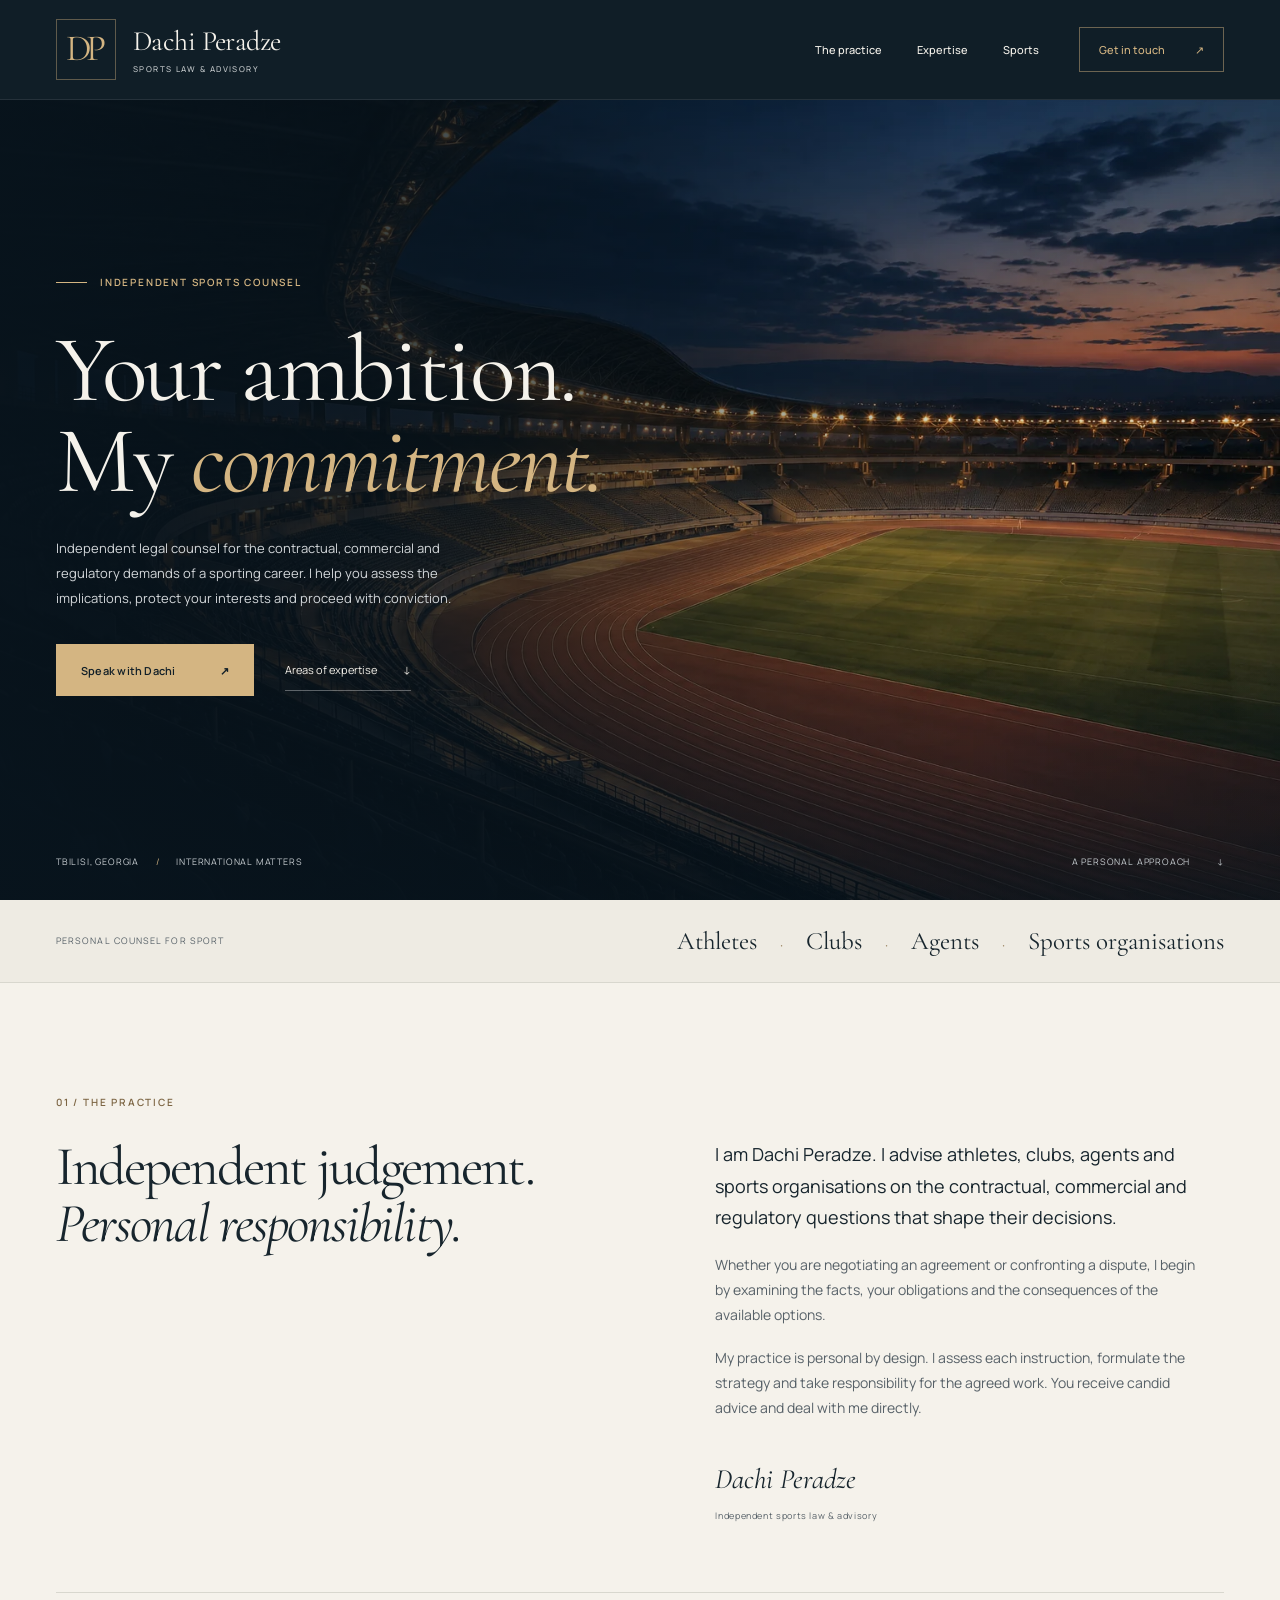
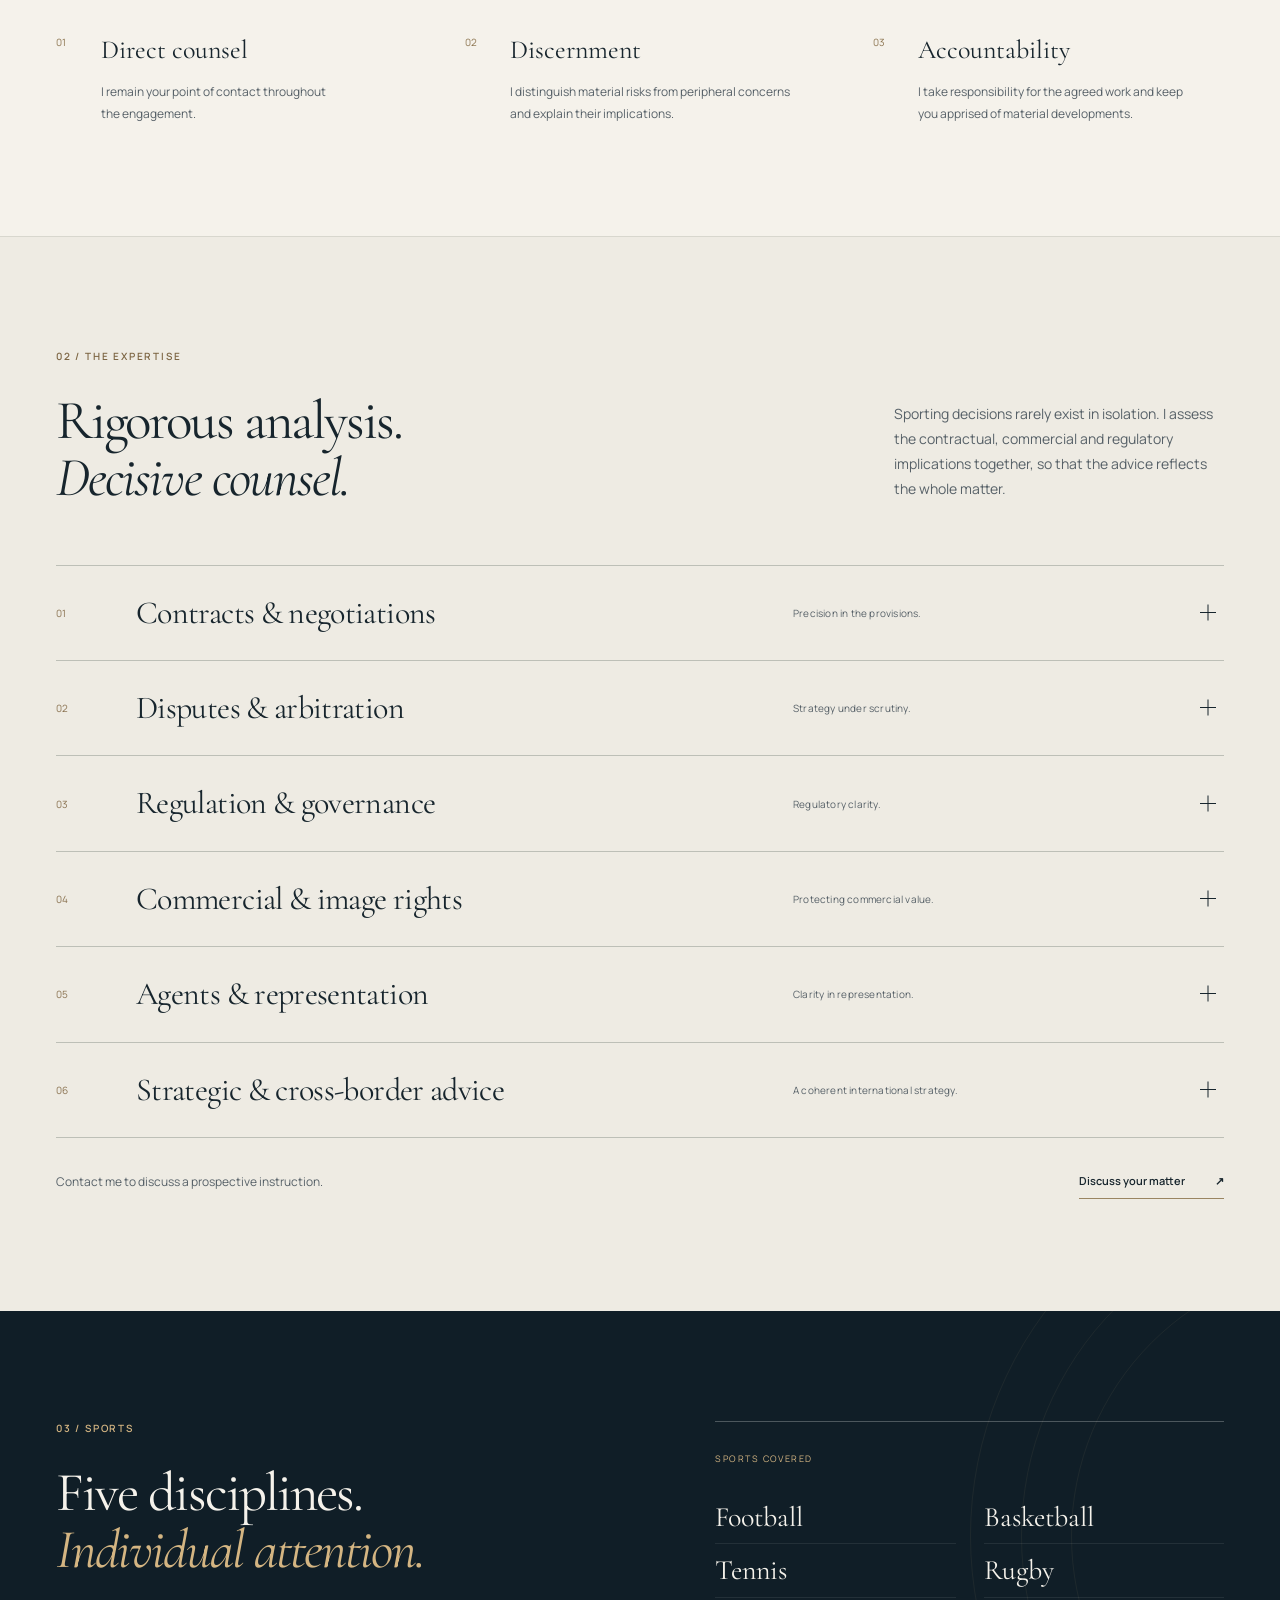
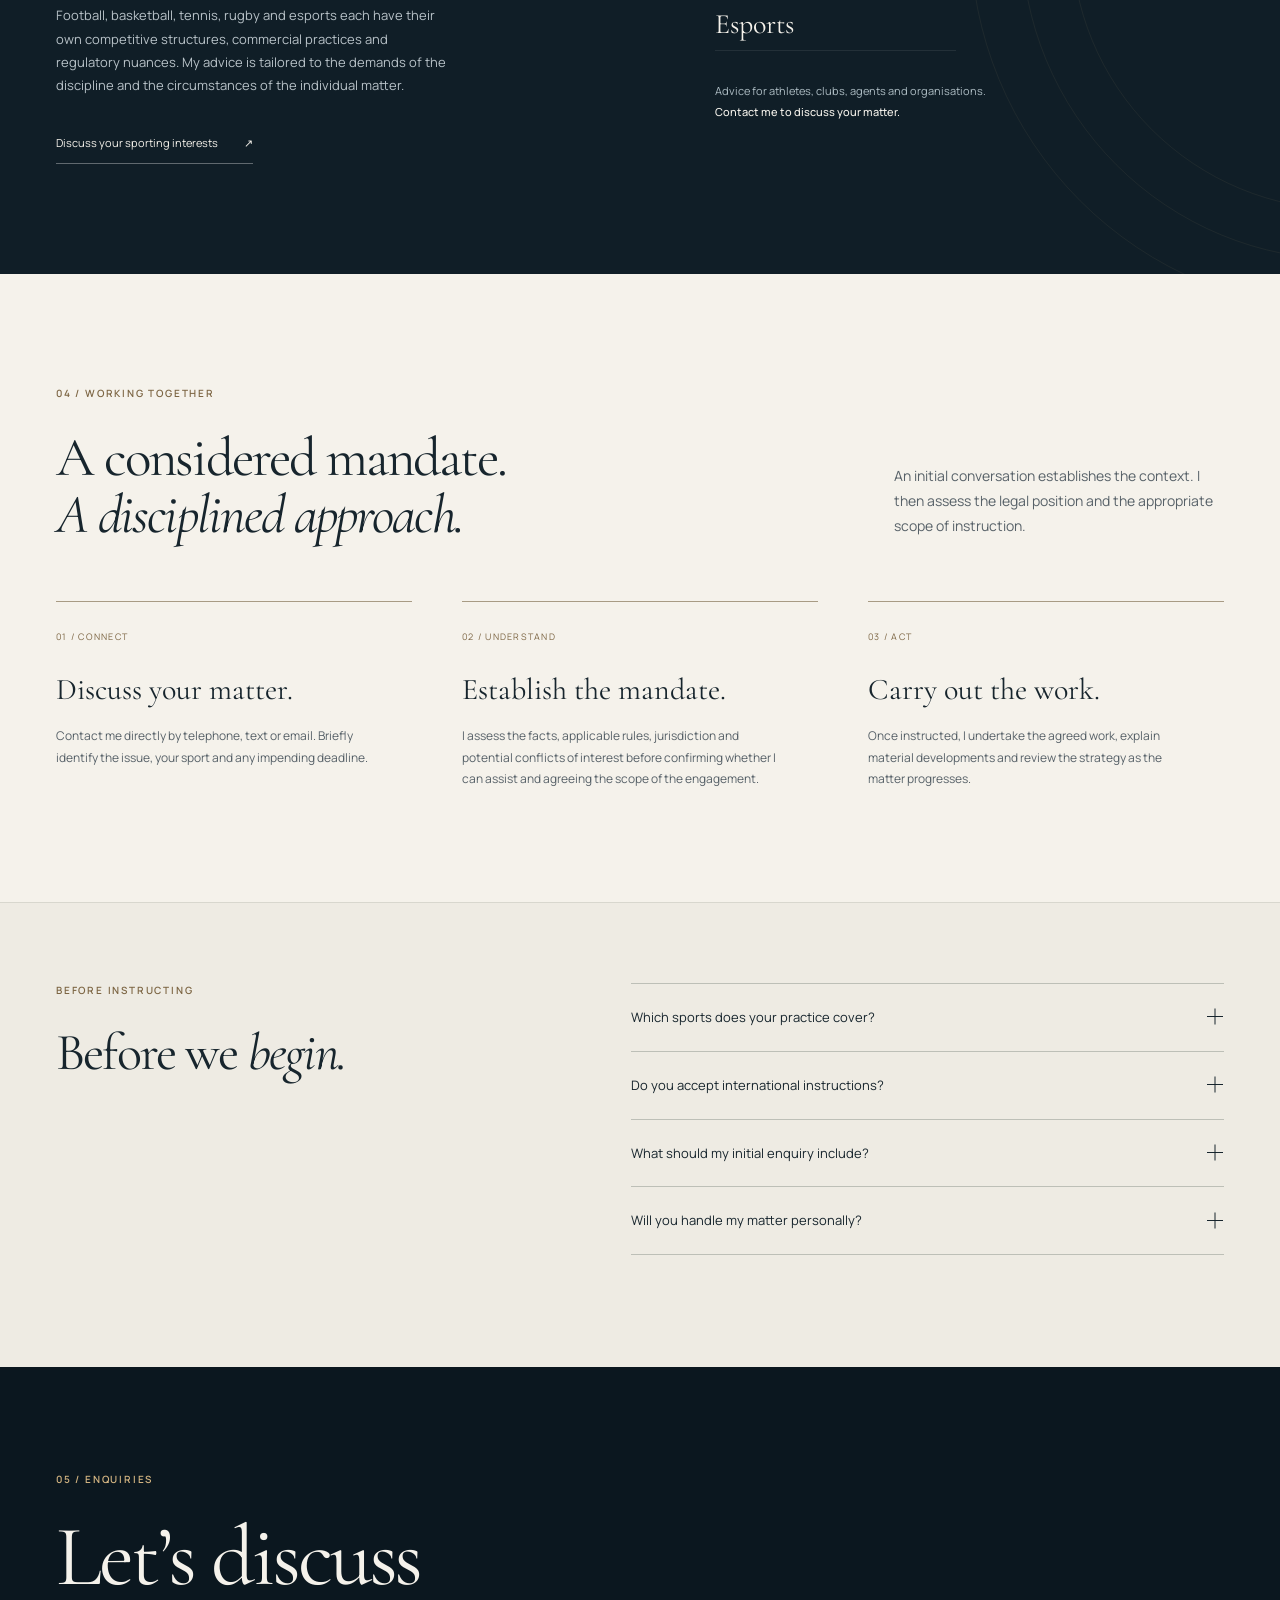
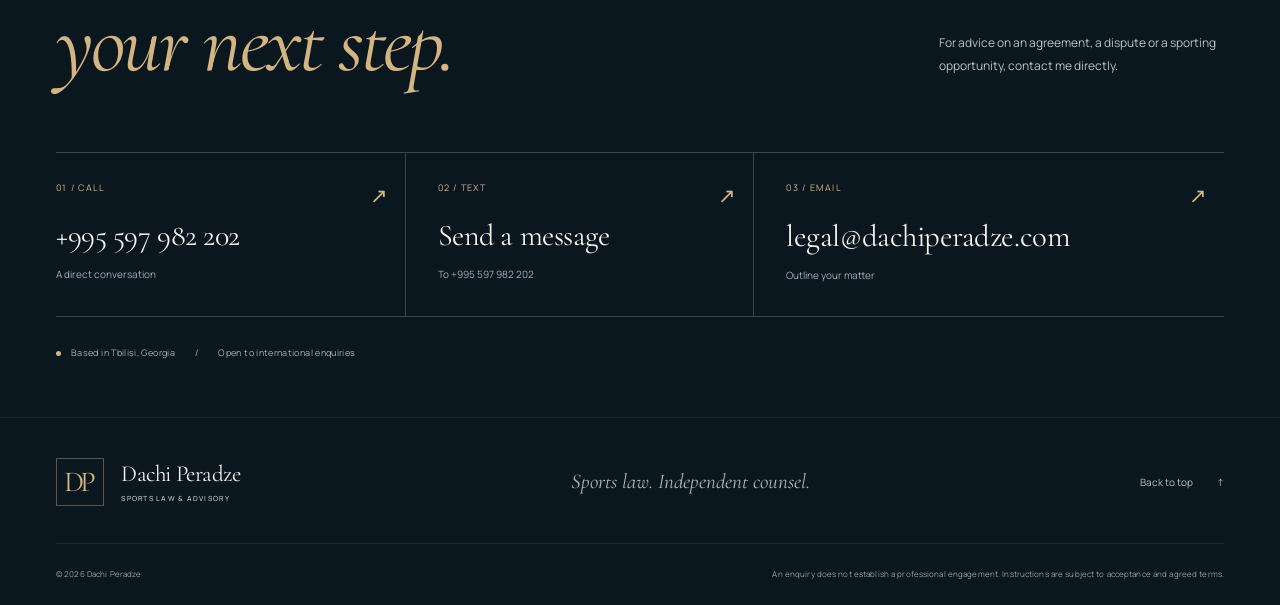
==== index.html @ 3e4f8c69 "Refine editorial copy and clean publication notes" ====
<!doctype html>
<html lang="en">
<head>
  <meta charset="utf-8">
  <meta name="viewport" content="width=device-width, initial-scale=1">
  <meta name="theme-color" content="#101e27">
  <title>Dachi Peradze | Sports Law &amp; Advisory</title>
  <meta name="description" content="Dachi Peradze provides independent legal counsel for football, basketball, tennis, rugby and esports. Contracts, disputes and regulatory advice. Contact him directly.">
  <link rel="canonical" href="https://dachiperadze.com/">
  <meta property="og:type" content="website">
  <meta property="og:title" content="Dachi Peradze | Sports Law &amp; Advisory">
  <meta property="og:description" content="Independent legal counsel for football, basketball, tennis, rugby and esports. Rigorous analysis and personal attention from Dachi Peradze.">
  <meta property="og:url" content="https://dachiperadze.com/">
  <meta property="og:image" content="https://dachiperadze.com/assets/stadium.jpg">
  <meta property="og:image:alt" content="An illuminated athletics stadium at blue hour">
  <meta name="twitter:card" content="summary_large_image">
  <link rel="icon" type="image/svg+xml" href="assets/favicon.svg">
  <link rel="preload" as="image" href="assets/stadium.webp" type="image/webp">
  <link rel="preconnect" href="https://fonts.googleapis.com">
  <link rel="preconnect" href="https://fonts.gstatic.com" crossorigin>
  <link href="https://fonts.googleapis.com/css2?family=Cormorant+Garamond:ital,wght@0,400;0,500;0,600;1,400;1,500&family=Manrope:wght@400;500;600;700&display=swap" rel="stylesheet">
  <link rel="stylesheet" href="legal-services.css?v=20261011">
  <script type="application/ld+json">
  {"@context":"https://schema.org","@type":"Person","name":"Dachi Peradze","url":"https://dachiperadze.com/","email":"legal@dachiperadze.com","telephone":"+995597982202","address":{"@type":"PostalAddress","addressLocality":"Tbilisi","addressCountry":"GE"}}
  </script>
</head>
<body>
  <a class="skip-link" href="#main">Skip to content</a>
  <header class="site-header">
    <div class="container header-inner">
      <a class="brand" href="#home" aria-label="Dachi Peradze home">
        <span class="monogram" aria-hidden="true">DP</span>
        <span class="wordmark">Dachi Peradze<span>Sports law &amp; advisory</span></span>
      </a>
      <button class="menu-toggle" type="button" aria-expanded="false" aria-controls="primary-nav"><span class="menu-label">Menu</span><span class="menu-lines" aria-hidden="true"></span></button>
      <nav id="primary-nav" class="primary-nav" aria-label="Main navigation">
        <a href="#practice">The practice</a>
        <a href="#expertise">Expertise</a>
        <a href="#sports">Sports</a>
        <a class="nav-contact" href="#contact">Get in touch <span aria-hidden="true">↗</span></a>
      </nav>
    </div>
  </header>
  <main id="main">
    <section class="hero" id="home" aria-labelledby="hero-title">
      <picture class="hero-image"><source srcset="assets/stadium.webp" type="image/webp"><img src="assets/stadium.jpg" alt="" width="1536" height="1024" fetchpriority="high"></picture>
      <div class="hero-shade"></div>
      <div class="container hero-inner">
        <div class="hero-copy">
          <p class="eyebrow"><span class="gold-line"></span> Independent sports counsel</p>
          <h1 id="hero-title">Your ambition.<br>My <em>commitment.</em></h1>
          <p class="hero-description">Independent legal counsel for the contractual, commercial and regulatory demands of a sporting career. I help you assess the implications, protect your interests and proceed with conviction.</p>
          <div class="hero-actions"><a class="button button-gold" href="#contact">Speak with Dachi <span aria-hidden="true">↗</span></a><a class="text-link" href="#expertise">Areas of expertise <span aria-hidden="true">↓</span></a></div>
        </div>
        <div class="hero-bottom"><span>Tbilisi, Georgia <span class="divider">/</span> International matters</span><a href="#practice">A personal approach <span aria-hidden="true">↓</span></a></div>
      </div>
    </section>
    <div class="audience-band"><div class="container"><span>Personal counsel for sport</span><p>Athletes <i aria-hidden="true">·</i> Clubs <i aria-hidden="true">·</i> Agents <i aria-hidden="true">·</i> Sports organisations</p></div></div>

    <section class="section practice-section" id="practice" aria-labelledby="practice-title">
      <div class="container practice-grid">
        <div><p class="eyebrow dark-eyebrow">01 / The practice</p><h2 id="practice-title">Independent judgement.<br><em>Personal responsibility.</em></h2></div>
        <div class="practice-copy"><p class="lead">I am Dachi Peradze. I advise athletes, clubs, agents and sports organisations on the contractual, commercial and regulatory questions that shape their decisions.</p><p>Whether you are negotiating an agreement or confronting a dispute, I begin by examining the facts, your obligations and the consequences of the available options.</p><p>My practice is personal by design. I assess each instruction, formulate the strategy and take responsibility for the agreed work. You receive candid advice and deal with me directly.</p><div class="signature">Dachi Peradze<span>Independent sports law &amp; advisory</span></div></div>
      </div>
      <div class="container principles"><div><span>01</span><h3>Direct counsel</h3><p>I remain your point of contact throughout the engagement.</p></div><div><span>02</span><h3>Discernment</h3><p>I distinguish material risks from peripheral concerns and explain their implications.</p></div><div><span>03</span><h3>Accountability</h3><p>I take responsibility for the agreed work and keep you apprised of material developments.</p></div></div>
    </section>

    <section class="section expertise-section" id="expertise" aria-labelledby="expertise-title">
      <div class="container">
        <div class="section-heading"><div><p class="eyebrow dark-eyebrow">02 / The expertise</p><h2 id="expertise-title">Rigorous analysis.<br><em>Decisive counsel.</em></h2></div><p>Sporting decisions rarely exist in isolation. I assess the contractual, commercial and regulatory implications together, so that the advice reflects the whole matter.</p></div>
        <div class="expertise-list">
          <details class="expertise-item"><summary><span class="item-number">01</span><span class="item-title">Contracts &amp; negotiations</span><span class="item-meta">Precision in the provisions.</span><span class="expand-icon" aria-hidden="true"></span></summary><div class="expertise-content"><p>I review, draft and negotiate athlete, employment and representation agreements, scrutinising obligations, remedies and the allocation of risk. The objective is a contract that reflects your priorities and anticipates the consequences of disagreement.</p><ul><li>Athlete &amp; employment agreements</li><li>Representation &amp; agency agreements</li><li>Transfers, loans &amp; termination terms</li></ul><a class="inline-link" href="mailto:legal@dachiperadze.com?subject=Contract%20enquiry">Discuss your agreement <span aria-hidden="true">↗</span></a></div></details>
          <details class="expertise-item"><summary><span class="item-number">02</span><span class="item-title">Disputes &amp; arbitration</span><span class="item-meta">Strategy under scrutiny.</span><span class="expand-icon" aria-hidden="true"></span></summary><div class="expertise-content"><p>I assess contractual disputes, unpaid remuneration and termination issues, and advise on qualifying FIFA and Court of Arbitration for Sport (CAS) proceedings. Jurisdiction, admissibility, evidence and procedural deadlines inform the strategy from the outset.</p><ul><li>Contractual &amp; employment disputes</li><li>CAS appeals &amp; arbitration</li><li>FIFA Football Tribunal matters</li></ul><a class="inline-link" href="mailto:legal@dachiperadze.com?subject=Dispute%20enquiry">Discuss your dispute <span aria-hidden="true">↗</span></a></div></details>
          <details class="expertise-item"><summary><span class="item-number">03</span><span class="item-title">Regulation &amp; governance</span><span class="item-meta">Regulatory clarity.</span><span class="expand-icon" aria-hidden="true"></span></summary><div class="expertise-content"><p>I interpret the regulations and procedural requirements governing participation and representation in sport. Each assessment takes account of the relevant federation, jurisdiction and circumstances, with particular attention to eligibility, disciplinary exposure and compliance obligations.</p><ul><li>Federation rules &amp; regulatory processes</li><li>Eligibility &amp; disciplinary matters</li><li>Agent obligations &amp; compliance</li></ul><a class="inline-link" href="mailto:legal@dachiperadze.com?subject=Regulatory%20enquiry">Discuss a regulatory matter <span aria-hidden="true">↗</span></a></div></details>
          <details class="expertise-item"><summary><span class="item-number">04</span><span class="item-title">Commercial &amp; image rights</span><span class="item-meta">Protecting commercial value.</span><span class="expand-icon" aria-hidden="true"></span></summary><div class="expertise-content"><p>I advise on sponsorship, endorsement and image-rights arrangements, examining exclusivity, permitted use, duration and termination. Carefully delineated rights and obligations help preserve the commercial value of a sporting career.</p><ul><li>Sponsorship &amp; endorsement agreements</li><li>Image-use &amp; licensing terms</li><li>Commercial partnership negotiations</li></ul><a class="inline-link" href="mailto:legal@dachiperadze.com?subject=Commercial%20enquiry">Discuss an opportunity <span aria-hidden="true">↗</span></a></div></details>
          <details class="expertise-item"><summary><span class="item-number">05</span><span class="item-title">Agents &amp; representation</span><span class="item-meta">Clarity in representation.</span><span class="expand-icon" aria-hidden="true"></span></summary><div class="expertise-content"><p>I advise athletes, agents and agencies on the contractual and regulatory foundations of representation. Clear mandates, appropriate disclosures and an explicit allocation of responsibilities help prevent avoidable conflicts and disputes.</p><ul><li>Representation agreement review &amp; drafting</li><li>Conflicts, obligations &amp; disclosures</li><li>Sport-specific regulatory advice</li></ul><a class="inline-link" href="mailto:legal@dachiperadze.com?subject=Representation%20enquiry">Discuss representation <span aria-hidden="true">↗</span></a></div></details>
          <details class="expertise-item"><summary><span class="item-number">06</span><span class="item-title">Strategic &amp; cross-border advice</span><span class="item-meta">A coherent international strategy.</span><span class="expand-icon" aria-hidden="true"></span></summary><div class="expertise-content"><p>I examine the legal implications of sporting decisions that span jurisdictions or involve interdependent contractual, regulatory and commercial issues. Where necessary, I coordinate with local counsel to establish a coherent approach to the matter.</p><ul><li>Career &amp; contractual decision-making</li><li>International sporting matters</li><li>Jurisdiction &amp; counsel coordination</li></ul><a class="inline-link" href="mailto:legal@dachiperadze.com?subject=Strategic%20enquiry">Discuss an international matter <span aria-hidden="true">↗</span></a></div></details>
        </div>
        <div class="expertise-footer"><p>Contact me to discuss a prospective instruction.</p><a class="inline-link" href="#contact">Discuss your matter <span aria-hidden="true">↗</span></a></div>
      </div>
    </section>

    <section class="sports-section" id="sports" aria-labelledby="sports-title">
      <div class="arena-lines" aria-hidden="true"></div>
      <div class="container sports-grid"><div class="sports-copy"><p class="eyebrow">03 / Sports</p><h2 id="sports-title">Five disciplines.<br><em>Individual attention.</em></h2><p>Football, basketball, tennis, rugby and esports each have their own competitive structures, commercial practices and regulatory nuances. My advice is tailored to the demands of the discipline and the circumstances of the individual matter.</p><a class="text-link" href="#contact">Discuss your sporting interests <span aria-hidden="true">↗</span></a></div><div class="sport-index" aria-label="Sports covered"><span class="index-label">Sports covered</span><ul><li>Football</li><li>Basketball</li><li>Tennis</li><li>Rugby</li><li>Esports</li></ul><p>Advice for athletes, clubs, agents and organisations.<br><strong>Contact me to discuss your matter.</strong></p></div></div>
    </section>

    <section class="section approach-section" id="approach" aria-labelledby="approach-title">
      <div class="container"><div class="section-heading"><div><p class="eyebrow dark-eyebrow">04 / Working together</p><h2 id="approach-title">A considered mandate.<br><em>A disciplined approach.</em></h2></div><p>An initial conversation establishes the context. I then assess the legal position and the appropriate scope of instruction.</p></div><ol class="process-list"><li><span class="process-number">01 / Connect</span><h3>Discuss your matter.</h3><p>Contact me directly by telephone, text or email. Briefly identify the issue, your sport and any impending deadline.</p></li><li><span class="process-number">02 / Understand</span><h3>Establish the mandate.</h3><p>I assess the facts, applicable rules, jurisdiction and potential conflicts of interest before confirming whether I can assist and agreeing the scope of the engagement.</p></li><li><span class="process-number">03 / Act</span><h3>Carry out the work.</h3><p>Once instructed, I undertake the agreed work, explain material developments and review the strategy as the matter progresses.</p></li></ol></div>
    </section>

    <section class="section faq-section" aria-labelledby="faq-title"><div class="container faq-grid"><div><p class="eyebrow dark-eyebrow">Before instructing</p><h2 id="faq-title">Before we <em>begin.</em></h2></div><div class="faq-list"><details><summary>Which sports does your practice cover?<span class="expand-icon" aria-hidden="true"></span></summary><p>I advise on matters arising in football, basketball, tennis, rugby and esports. Each instruction is assessed in light of the relevant sporting rules, jurisdiction and circumstances.</p></details><details><summary>Do you accept international instructions?<span class="expand-icon" aria-hidden="true"></span></summary><p>I am based in Tbilisi, Georgia, and welcome international enquiries. Before accepting an instruction, I consider jurisdiction, the appropriate forum and whether local counsel or another specialist is required.</p></details><details><summary>What should my initial enquiry include?<span class="expand-icon" aria-hidden="true"></span></summary><p>Please provide your name, sport, a concise account of the issue and any relevant deadline. Arrangements for sharing documents can be agreed following our initial discussion.</p></details><details><summary>Will you handle my matter personally?<span class="expand-icon" aria-hidden="true"></span></summary><p>Yes. I remain your direct point of contact throughout the engagement. Work begins once I have accepted the instruction and we have agreed the terms.</p></details></div></div></section>

    <section class="contact-section" id="contact" aria-labelledby="contact-title"><div class="container"><div class="contact-heading"><div><p class="eyebrow">05 / Enquiries</p><h2 id="contact-title">Let’s discuss<br><em>your next step.</em></h2></div><p>For advice on an agreement, a dispute or a sporting opportunity, contact me directly.</p></div><div class="contact-links"><a href="tel:+995597982202"><span class="contact-label">01 / Call</span><span class="contact-value">+995 597 982 202</span><span class="contact-hint">A direct conversation</span><span class="contact-arrow" aria-hidden="true">↗</span></a><a href="sms:+995597982202"><span class="contact-label">02 / Text</span><span class="contact-value">Send a message</span><span class="contact-hint">To +995 597 982 202</span><span class="contact-arrow" aria-hidden="true">↗</span></a><a href="mailto:legal@dachiperadze.com"><span class="contact-label">03 / Email</span><span class="contact-value email-value">legal@dachiperadze.com</span><span class="contact-hint">Outline your matter</span><span class="contact-arrow" aria-hidden="true">↗</span></a></div><div class="contact-location"><span class="location-dot" aria-hidden="true"></span> Based in Tbilisi, Georgia <span class="location-divider">/</span> Open to international enquiries</div></div></section>
  </main>
  <footer class="site-footer"><div class="container footer-top"><a class="brand" href="#home" aria-label="Dachi Peradze home"><span class="monogram" aria-hidden="true">DP</span><span class="wordmark">Dachi Peradze<span>Sports law &amp; advisory</span></span></a><p>Sports law. Independent counsel.</p><a class="back-top" href="#home">Back to top <span aria-hidden="true">↑</span></a></div><div class="container footer-bottom"><p>© <span id="year">2026</span> Dachi Peradze</p><p>An enquiry does not establish a professional engagement. Instructions are subject to acceptance and agreed terms.</p></div></footer>
  <script src="legal-services.js?v=20261011" defer></script>
</body>
</html>
---- legal-services.css ----
:root{--navy:#101e27;--navy-deep:#0b171f;--ivory:#f5f2eb;--paper:#eeebe3;--ink:#17252d;--muted:#576168;--gold:#d4b582;--line:#d8d7ce;--serif:"Cormorant Garamond",Georgia,serif;--sans:"Manrope",Arial,sans-serif}
*{box-sizing:border-box}html{scroll-behavior:smooth;scroll-padding-top:104px}body{margin:0;background:var(--ivory);color:var(--ink);font-family:var(--sans);font-size:14px;line-height:1.8;-webkit-font-smoothing:antialiased}a{color:inherit;text-decoration:none}button{font:inherit}button,a,summary{-webkit-tap-highlight-color:transparent}a,button,summary{touch-action:manipulation}a:focus-visible,button:focus-visible,summary:focus-visible{outline:2px solid #ab7437;outline-offset:6px}::selection{background:var(--gold);color:var(--navy)}h1,h2,h3,p{margin:0}h1,h2,h3{font-weight:400}h1,h2{font-family:var(--serif);line-height:1.04;letter-spacing:-.035em}h2{font-size:clamp(40px,4.3vw,64px)}h2 em,h1 em{font-weight:400}p{text-wrap:pretty}img{max-width:100%;display:block}.container{width:calc(100% - 112px);max-width:1328px;margin-inline:auto}.section{padding:112px 0}.eyebrow{font-size:10px;line-height:1.5;text-transform:uppercase;letter-spacing:.18em;font-weight:600;color:var(--gold);margin-bottom:28px}.dark-eyebrow{color:#7c6543}.skip-link{position:fixed;left:20px;top:-100px;z-index:100;background:var(--gold);color:var(--navy);padding:12px 20px}.skip-link:focus{top:12px}
.site-header{height:100px;background:var(--navy);color:var(--ivory);position:sticky;top:0;z-index:20;border-bottom:1px solid #ffffff16}.header-inner{height:100%;display:flex;align-items:center;justify-content:space-between;gap:30px}.brand{display:flex;gap:17px;align-items:center;flex-shrink:0}.monogram{font-family:var(--serif);font-size:37px;letter-spacing:-.15em;line-height:1;border:1px solid #d4b58266;padding:10px 14px 12px 9px;color:var(--gold)}.wordmark{font-family:var(--serif);font-size:28px;line-height:1.1;letter-spacing:-.02em}.wordmark>span{display:block;font-family:var(--sans);font-size:8px;font-weight:500;letter-spacing:.18em;text-transform:uppercase;margin-top:8px;color:#c2c7c9}.primary-nav{display:flex;align-items:center;gap:35px;font-size:11px;font-weight:500}.primary-nav>a{transition:color .2s}.primary-nav>a:hover{color:var(--gold)}.primary-nav .nav-contact{border:1px solid #d4b58277;padding:12px 19px;color:var(--gold);margin-left:5px}.nav-contact span{margin-left:28px}.menu-toggle{display:none}
.hero{position:relative;min-height:690px;height:min(800px,calc(100svh - 100px));isolation:isolate;color:var(--ivory);background:var(--navy-deep);overflow:hidden}.hero-image{position:absolute;inset:0;z-index:-3}.hero-image img{width:100%;height:100%;object-fit:cover;object-position:60% 52%}.hero-shade{position:absolute;inset:0;z-index:-2;background:linear-gradient(90deg,rgba(8,20,29,.94) 0%,rgba(8,20,29,.76) 34%,rgba(8,20,29,.13) 76%),linear-gradient(0deg,rgba(8,20,29,.76),transparent 30%)}.hero-inner{height:100%;display:flex;flex-direction:column;justify-content:center;position:relative;padding-bottom:54px}.hero-copy{max-width:740px;padding-top:25px}.hero .eyebrow{display:flex;gap:13px;align-items:center;margin-bottom:34px}.gold-line{width:31px;height:1px;background:var(--gold)}h1{font-size:clamp(66px,7.4vw,110px);letter-spacing:-.025em;line-height:.97}h1 em{color:var(--gold)}.hero-description{max-width:435px;margin-top:29px;color:#d3d7da;font-size:13px;line-height:1.9}.hero-actions{display:flex;gap:31px;align-items:center;margin-top:34px}.button{display:inline-flex;align-items:center;justify-content:space-between;gap:44px;min-height:52px;padding:15px 25px;font-size:11px;letter-spacing:.02em;font-weight:600;transition:background .2s,transform .2s}.button-gold{color:var(--navy);background:var(--gold)}.button-gold:hover{background:#e2c897;transform:translateY(-2px)}.text-link{font-size:11px;border-bottom:1px solid #ffffff55;padding-block:10px;display:inline-flex;align-items:center;gap:26px;transition:border-color .2s,color .2s}.text-link:hover{color:var(--gold);border-color:var(--gold)}.hero-bottom{position:absolute;left:0;right:0;bottom:30px;display:flex;align-items:center;justify-content:space-between;font-size:9px;letter-spacing:.09em;text-transform:uppercase;color:#c6ccd0}.hero-bottom>a{display:flex;gap:27px;align-items:center}.divider{margin:0 14px;color:var(--gold)}.hero-caption{position:absolute;right:55px;bottom:130px;font-family:var(--serif);font-size:22px;font-style:italic;opacity:.8;max-width:180px;line-height:1.3}.audience-band{background:var(--paper);border-bottom:1px solid var(--line)}.audience-band>.container{display:flex;align-items:center;justify-content:space-between;gap:25px;min-height:82px}.audience-band span{font-size:9px;letter-spacing:.12em;text-transform:uppercase;color:var(--muted)}.audience-band p{font-family:var(--serif);font-size:25px}.audience-band i{font-size:16px;font-style:normal;color:#927953;margin:0 17px}
.practice-grid{display:grid;grid-template-columns:1.1fr 1fr;gap:100px}.practice-copy{padding-top:44px;max-width:495px;color:var(--muted)}.practice-copy p+p{margin-top:18px}.practice-copy .lead{font-size:18px;color:var(--ink);line-height:1.75}.signature{font-family:var(--serif);font-size:28px;color:var(--ink);font-style:italic;margin-top:33px}.signature span{display:block;font-family:var(--sans);font-size:9px;color:var(--muted);font-style:normal;letter-spacing:.07em;margin-top:4px}.principles{display:grid;grid-template-columns:repeat(3,1fr);gap:58px;margin-top:68px;padding-top:34px;border-top:1px solid var(--line)}.principles>div{display:grid;grid-template-columns:28px 1fr;column-gap:17px}.principles span{grid-row:1/3;color:#8c744f;font-size:10px;padding-top:6px}.principles h3{font-family:var(--serif);font-size:26px}.principles p{grid-column:2;margin-top:7px;color:var(--muted);font-size:12px;max-width:280px}
.expertise-section{background:var(--paper);border-top:1px solid var(--line)}.section-heading{display:flex;align-items:flex-end;justify-content:space-between;gap:70px;margin-bottom:58px}.section-heading>p{color:var(--muted);max-width:330px;padding-bottom:5px}.expertise-list{border-top:1px solid #bdbfb7}.expertise-item{border-bottom:1px solid #bdbfb7}.expertise-item summary{list-style:none;display:grid;grid-template-columns:60px 1.65fr 1fr 25px;gap:20px;align-items:center;padding:28px 0;cursor:pointer;transition:color .2s}.expertise-item summary::-webkit-details-marker,.faq-list summary::-webkit-details-marker{display:none}.expertise-item summary:hover{color:#826137}.item-number{font-size:10px;color:#89714f}.item-title{font-family:var(--serif);font-size:clamp(25px,2.5vw,37px);letter-spacing:-.02em;line-height:1.2}.item-meta{font-size:10px;letter-spacing:.02em;color:var(--muted)}.expand-icon{position:relative;width:18px;height:18px;display:block;flex-shrink:0}.expand-icon:before,.expand-icon:after{content:"";position:absolute;background:currentColor;left:1px;right:1px;height:1px;top:8px}.expand-icon:after{transform:rotate(90deg);transition:transform .2s}details[open] .expand-icon:after{transform:rotate(0)}.expertise-content{display:grid;grid-template-columns:1.5fr 1fr;gap:20px 60px;margin:0 45px 32px 80px;color:var(--muted);font-size:13px;max-width:1050px}.expertise-content ul{list-style:none;margin:0;padding:0;font-size:11px}.expertise-content li{padding:4px 0 4px 15px;position:relative}.expertise-content li:before{content:"";height:3px;width:3px;border-radius:50%;background:#8a7049;position:absolute;left:0;top:14px}.inline-link{font-size:11px;font-weight:600;color:var(--ink);display:inline-flex;width:fit-content;align-items:center;gap:30px;border-bottom:1px solid #9a8562;padding-block:7px}.inline-link:hover{color:#826137}.expertise-content .inline-link{grid-column:1/-1}.expertise-footer{margin-top:26px;display:flex;justify-content:space-between;gap:24px;align-items:center}.expertise-footer p{font-size:12px;color:var(--muted)}
.sports-section{background:var(--navy);color:var(--ivory);padding:110px 0;position:relative;isolation:isolate;overflow:hidden}.sports-grid{display:grid;grid-template-columns:1.1fr 1fr;gap:100px}.sports-copy h2 em{color:var(--gold)}.sports-copy>p:not(.eyebrow){color:#b8c2c8;max-width:390px;margin-top:26px;font-size:13px}.sports-copy>.text-link{margin-top:25px}.sport-index{border-top:1px solid #ffffff40;padding-top:22px;position:relative}.index-label{font-size:9px;text-transform:uppercase;letter-spacing:.16em;color:var(--gold)}.sport-index ul{list-style:none;padding:0;margin:22px 0 30px;display:grid;grid-template-columns:1fr 1fr;gap:0 28px}.sport-index li{font-family:var(--serif);font-size:28px;border-bottom:1px solid #ffffff14;padding:8px 0;line-height:1.3}.sport-index p{font-size:11px;color:#aebdc4;line-height:1.9}.sport-index strong{font-weight:500;color:var(--ivory)}.arena-lines{position:absolute;z-index:-1;width:750px;height:750px;border:1px solid #d4b58212;border-radius:50%;right:-440px;top:-150px}.arena-lines:before,.arena-lines:after{content:"";position:absolute;border:1px solid #d4b58212;border-radius:50%;inset:50px}.arena-lines:after{inset:100px}
.process-list{list-style:none;padding:0;margin:0;display:grid;grid-template-columns:repeat(3,1fr);gap:50px}.process-list li{border-top:1px solid #a89b84;padding-top:20px}.process-number{font-size:9px;text-transform:uppercase;letter-spacing:.14em;color:#7c6543}.process-list h3{font-family:var(--serif);font-size:30px;margin-top:25px;line-height:1.2}.process-list p{font-size:12px;color:var(--muted);margin-top:17px;max-width:320px}.faq-section{padding-top:80px;background:var(--paper);border-top:1px solid var(--line)}.faq-grid{display:grid;grid-template-columns:.9fr 1.1fr;gap:90px}.faq-grid h2{font-size:52px}.faq-list{border-top:1px solid #bdbfb7}.faq-list details{border-bottom:1px solid #bdbfb7}.faq-list summary{list-style:none;display:flex;align-items:center;justify-content:space-between;gap:25px;cursor:pointer;line-height:1.6;padding:23px 0;font-size:13px}.faq-list p{color:var(--muted);font-size:12px;max-width:530px;padding-bottom:24px;padding-right:40px}.faq-list summary:hover{color:#826137}
.contact-section{background:var(--navy-deep);padding:105px 0 56px;color:var(--ivory)}.contact-heading{display:flex;gap:60px;align-items:flex-end;justify-content:space-between}.contact-heading h2{font-size:clamp(60px,6.7vw,100px);line-height:1}.contact-heading h2 em{color:var(--gold)}.contact-heading>p{font-size:12px;color:#b6c1c7;max-width:285px;margin-bottom:9px;line-height:1.9}.contact-links{margin-top:65px;display:grid;grid-template-columns:1fr 1fr 1.35fr;border-top:1px solid #ffffff33;border-bottom:1px solid #ffffff33}.contact-links>a{position:relative;display:flex;flex-direction:column;padding:27px 28px 32px 0;min-width:0;transition:background .2s}.contact-links>a+a{border-left:1px solid #ffffff33;padding-left:32px}.contact-label{color:var(--gold);font-size:9px;letter-spacing:.14em;text-transform:uppercase}.contact-value{font-family:var(--serif);font-size:30px;line-height:1.4;white-space:nowrap;margin-top:19px;letter-spacing:-.015em}.email-value{font-size:clamp(24px,2.4vw,35px)}.contact-hint{font-size:10px;color:#9caeb9;margin-top:8px}.contact-arrow{position:absolute;right:17px;top:24px;color:var(--gold);font-size:21px;transition:transform .2s}.contact-links>a:hover .contact-arrow{transform:translate(3px,-3px)}.contact-links>a:hover .contact-value{color:var(--gold)}.contact-location{display:flex;gap:10px;align-items:center;font-size:9px;color:#9eafb9;margin-top:28px;letter-spacing:.04em}.location-dot{height:5px;width:5px;border-radius:50%;background:var(--gold)}.location-divider{color:var(--gold);margin:0 10px}.site-footer{background:var(--navy-deep);color:var(--ivory);border-top:1px solid #ffffff14;padding-top:40px}.footer-top{display:flex;align-items:center;justify-content:space-between;gap:30px;padding-bottom:37px}.footer-top>.brand .monogram{font-size:29px;padding:8px 12px 9px 7px}.footer-top>.brand .wordmark{font-size:23px}.footer-top>.brand .wordmark>span{font-size:7px}.footer-top>p{font-family:var(--serif);font-size:21px;color:#a9b6be;font-style:italic}.back-top{display:flex;gap:24px;align-items:center;font-size:10px;color:#b2c0c8}.footer-bottom{border-top:1px solid #ffffff14;display:flex;justify-content:space-between;gap:30px;padding:23px 0;color:#8e9ea8;font-size:8px;letter-spacing:.015em}.footer-bottom p:last-child{max-width:470px;text-align:right}
@media(min-width:1600px){.hero-caption{right:calc((100vw - 1328px)/2)}}
@media(max-width:1100px){.container{width:calc(100% - 72px)}.primary-nav{gap:23px}.hero{height:720px;min-height:620px}.hero-caption{right:36px}.practice-grid,.sports-grid{gap:60px}.section-heading{gap:40px}.principles{gap:32px}.contact-value{font-size:24px}.email-value{font-size:27px}.contact-links>a+a{padding-left:24px}.audience-band p{font-size:23px}.audience-band i{margin:0 10px}.item-meta{font-size:9px}.expertise-item summary{grid-template-columns:40px 1.7fr 1fr 18px;gap:15px}.expertise-content{margin-left:55px}.faq-grid{gap:55px}.contact-heading>p{max-width:235px}}
@media(max-width:820px){html{scroll-padding-top:82px}.container{width:calc(100% - 48px)}.site-header{height:82px}.brand{gap:12px}.monogram{font-size:28px;padding:8px 12px 9px 7px}.wordmark{font-size:25px}.wordmark>span{font-size:7px;margin-top:7px}.menu-toggle{display:flex;align-items:center;gap:14px;background:none;border:0;color:var(--ivory);font-size:10px;padding:12px 0 12px 12px;cursor:pointer;min-height:44px}.menu-lines{width:22px;height:12px;position:relative;border-top:1px solid var(--gold);border-bottom:1px solid var(--gold);transition:transform .2s}.menu-toggle[aria-expanded="true"] .menu-lines{border:0}.menu-toggle[aria-expanded="true"] .menu-lines:before,.menu-toggle[aria-expanded="true"] .menu-lines:after{content:"";position:absolute;width:22px;height:1px;background:var(--gold);top:5px;transform:rotate(45deg)}.menu-toggle[aria-expanded="true"] .menu-lines:after{transform:rotate(-45deg)}.primary-nav{display:none;position:absolute;top:81px;left:0;right:0;padding:24px;background:var(--navy);border-top:1px solid #ffffff20;border-bottom:1px solid #d4b58266;box-shadow:0 20px 30px #0003;gap:0}.primary-nav.is-open{display:flex;flex-direction:column;align-items:stretch}.primary-nav>a{padding:14px 0;font-size:14px}.primary-nav .nav-contact{margin:15px 0 0;padding:14px 16px;display:flex;justify-content:space-between}.hero{min-height:620px;height:690px}.hero-copy{max-width:610px}.hero-image img{object-position:67% 50%}.hero-shade{background:linear-gradient(90deg,#08141de8 0%,#08141db8 40%,#08141d3b 100%),linear-gradient(0deg,#08141dc2,transparent 45%)}h1{font-size:82px}.hero-caption{display:none}.hero-description{max-width:390px}.audience-band>.container{display:block;padding-block:20px;min-height:unset}.audience-band p{margin-top:8px}.section{padding:80px 0}.practice-grid,.sports-grid{grid-template-columns:1fr;gap:34px}.practice-copy{padding-top:0;max-width:620px}.practice-copy .lead{font-size:17px}.principles{gap:24px;margin-top:45px}.principles>div{grid-template-columns:1fr}.principles span{grid-row:auto}.principles p{grid-column:1}.principles h3{margin-top:8px;font-size:25px}.section-heading{align-items:flex-start;flex-direction:column;gap:26px;margin-bottom:38px}.section-heading>p{max-width:520px}.expertise-item summary{grid-template-columns:30px 1fr 18px;padding-block:25px}.item-meta{display:none}.expertise-content{margin:0 33px 28px 45px;gap:15px 30px}.sports-section{padding:80px 0}.sports-copy>p:not(.eyebrow){max-width:500px}.sport-index{margin-top:15px}.sport-index ul{grid-template-columns:repeat(3,1fr);column-gap:20px}.sport-index li{font-size:24px}.process-list{gap:28px}.process-list h3{font-size:27px}.faq-grid{grid-template-columns:1fr;gap:30px}.contact-section{padding-top:80px}.contact-heading{flex-direction:column;align-items:flex-start;gap:30px}.contact-heading>p{max-width:400px}.contact-links{grid-template-columns:1fr 1fr;margin-top:45px}.contact-links>a:last-child{grid-column:1/-1;border-left:0;border-top:1px solid #ffffff33;padding-left:0}.contact-value{font-size:30px}.email-value{font-size:35px}.footer-top>p{display:none}.footer-bottom{font-size:8px}.faq-grid h2{font-size:46px}}
@media(max-width:520px){.container{width:calc(100% - 40px)}.hero{height:660px;min-height:unset}.hero-inner{padding-bottom:72px}.hero-copy{padding-top:0}.hero .eyebrow{font-size:8px;letter-spacing:.15em;gap:10px;margin-bottom:30px}.gold-line{width:20px}h1{font-size:clamp(50px,13.7vw,72px);line-height:1.02}.hero-description{font-size:12px;max-width:320px;line-height:1.85;margin-top:26px}.hero-actions{gap:22px;align-items:flex-start;flex-direction:column;margin-top:28px}.button{min-height:50px;padding:14px 21px;gap:50px}.hero-actions .text-link{padding-block:4px;font-size:10px}.hero-bottom{bottom:24px;display:block;font-size:8px;letter-spacing:.05em}.hero-bottom>a{margin-top:13px;gap:17px}.divider{margin:0 8px}.hero-image img{object-position:65% 50%}.hero-shade{background:linear-gradient(90deg,#08141de8,#08141d8c 80%),linear-gradient(0deg,#08141df2,transparent 55%)}.audience-band p{font-size:19px;line-height:1.6}.audience-band i{margin:0 5px;font-size:12px}.audience-band span{font-size:8px}.section{padding:65px 0}h2{font-size:42px}.eyebrow{font-size:9px;margin-bottom:23px}.practice-grid{gap:29px}.practice-copy .lead{font-size:16px}.practice-copy{font-size:12px}.signature{font-size:27px}.principles{grid-template-columns:1fr;gap:23px;padding-top:28px;margin-top:36px}.principles>div{grid-template-columns:26px 1fr;gap:0 14px}.principles span{grid-row:1/3}.principles h3{margin-top:0;font-size:26px}.principles p{grid-column:2;max-width:none}.item-title{font-size:26px}.expertise-item summary{gap:12px;grid-template-columns:22px 1fr 16px}.item-number{font-size:9px}.expertise-content{grid-template-columns:1fr;margin:0 0 26px 34px;font-size:12px;gap:15px}.expertise-content .inline-link{font-size:10px}.expertise-footer{display:block}.expertise-footer p{font-size:11px}.expertise-footer .inline-link{margin-top:12px}.sports-section{padding:65px 0}.sports-grid{gap:30px}.sport-index ul{grid-template-columns:1fr 1fr;gap:0 24px}.sport-index li{font-size:26px}.sport-index p{font-size:10px}.process-list{grid-template-columns:1fr;gap:28px}.process-list h3{margin-top:15px;font-size:30px}.process-list p{max-width:none;margin-top:12px}.faq-list summary{font-size:12px;gap:16px;padding-block:21px}.faq-list p{padding-right:0;font-size:11px}.faq-grid h2{font-size:42px}.contact-section{padding:65px 0 35px}.contact-heading h2{font-size:clamp(44px,12.5vw,65px)}.contact-heading>p{font-size:11px}.contact-links{grid-template-columns:1fr;margin-top:35px}.contact-links>a{padding:22px 0 25px;min-height:145px}.contact-links>a+a{border-left:0;border-top:1px solid #ffffff33;padding-left:0}.contact-links>a:last-child{grid-column:auto}.contact-value{font-size:31px;margin-top:13px}.email-value{font-size:clamp(27px,7.6vw,34px)}.contact-location{flex-wrap:wrap;gap:6px;font-size:8px}.location-divider{margin:0 3px}.contact-arrow{right:0}.site-footer{padding-top:30px}.footer-top{gap:14px;padding-bottom:28px}.footer-top .brand{gap:10px}.footer-top>.brand .wordmark{font-size:22px}.back-top{font-size:8px;gap:8px}.footer-bottom{flex-direction:column;gap:10px;padding-block:20px}.footer-bottom p:last-child{text-align:left;max-width:320px}}
@media(max-width:360px){.header-inner{gap:16px}.wordmark{font-size:22px}.menu-toggle{gap:0;padding-left:8px;min-width:30px}.menu-label{position:absolute;width:1px;height:1px;overflow:hidden;clip-path:inset(50%);white-space:nowrap}.wordmark>span{font-size:6px}.footer-top>.brand .wordmark{font-size:20px}.footer-top>.brand .wordmark>span{font-size:6px}.footer-top>.brand .monogram{font-size:25px}.footer-top{gap:8px}}
@media(prefers-reduced-motion:reduce){html{scroll-behavior:auto}*,*:before,*:after{transition:none!important;animation:none!important}}
@media print{.site-header{position:static}.menu-toggle,.hero-image,.hero-shade,.hero-caption,.arena-lines,.back-top{display:none}.hero{height:auto;min-height:0;padding:50px 0;color:#000;background:#fff}.hero-inner{padding-bottom:50px}.hero-description,.hero-bottom{color:#444}.section,.sports-section,.contact-section{padding:35px 0}.sports-section,.contact-section,.site-footer{background:#fff;color:#000}.expertise-content{display:block}.contact-links{display:block}.contact-links>a{border:0!important;padding:10px!important}.contact-hint,.contact-location,.contact-heading>p,.sports-copy>p:not(.eyebrow),.sport-index p{color:#444}.container{width:90%}.primary-nav{display:none}.brand{color:#000}.eyebrow{color:#555}}
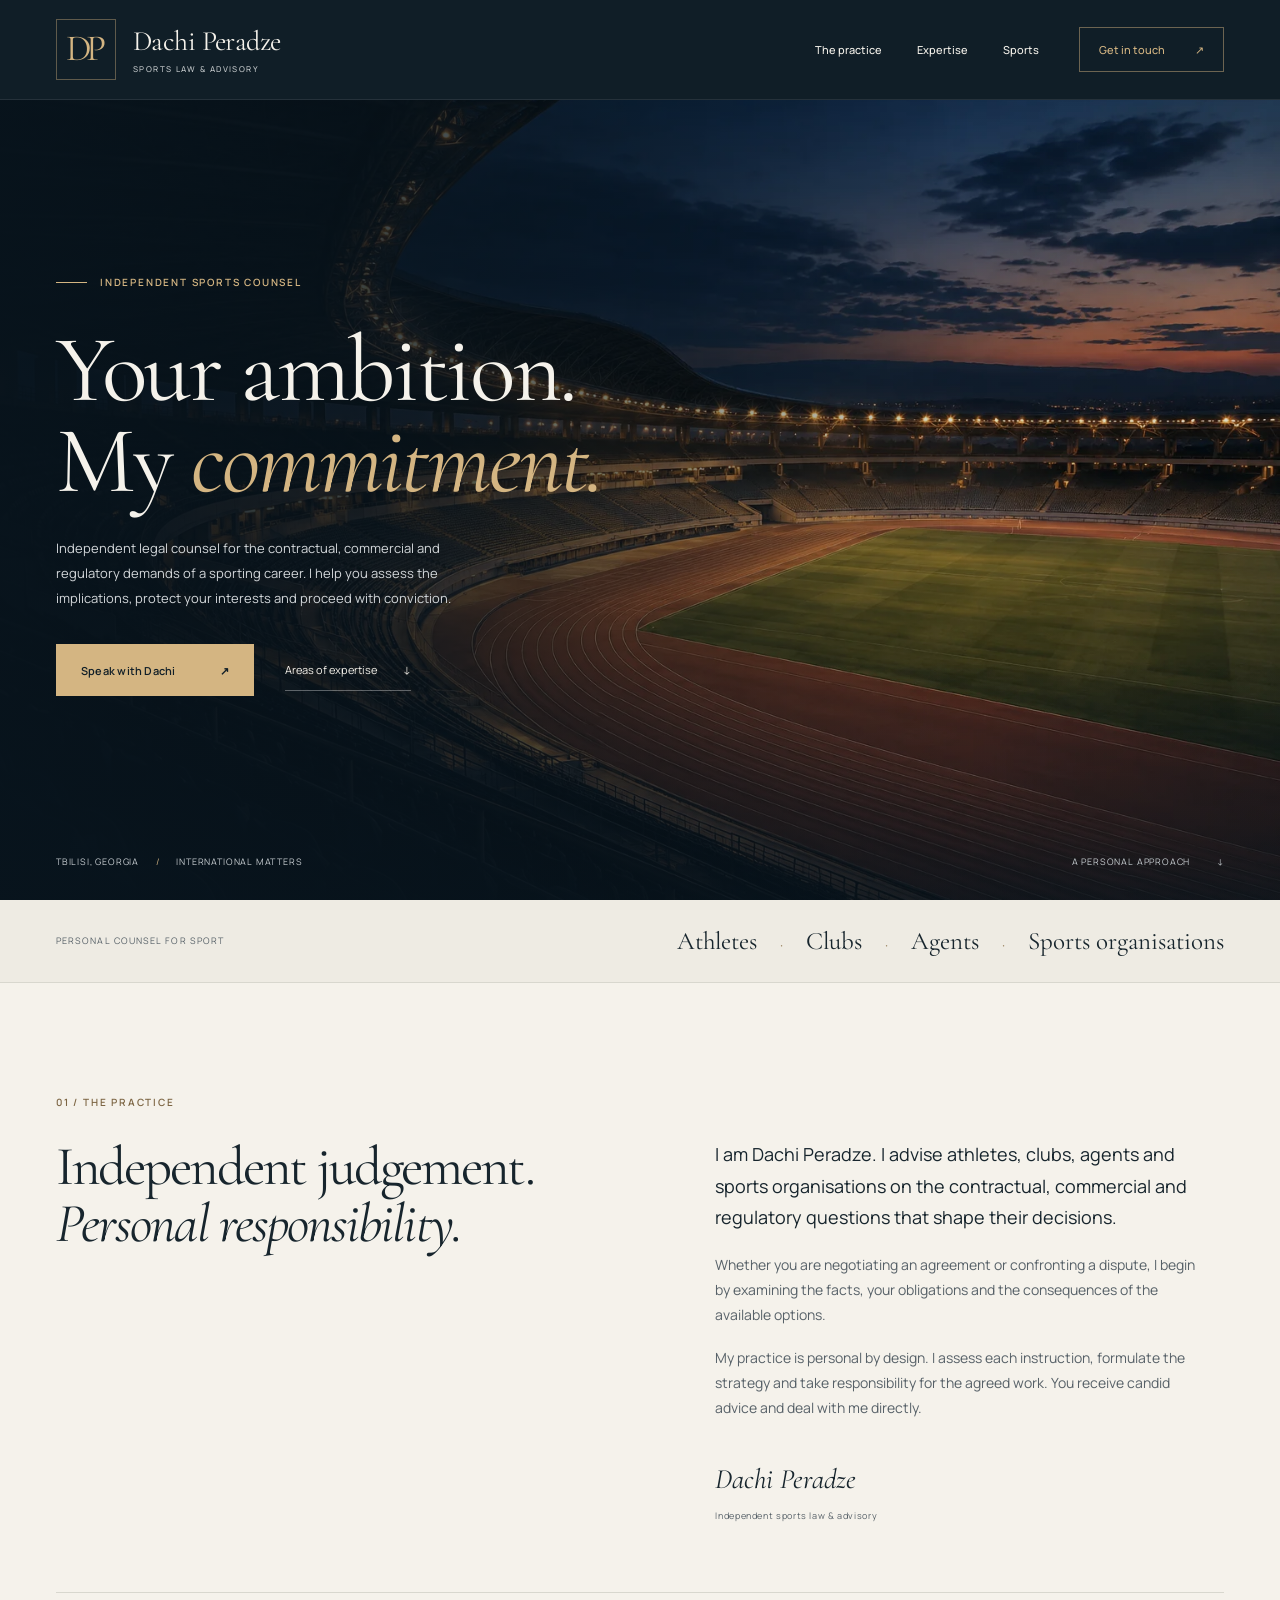
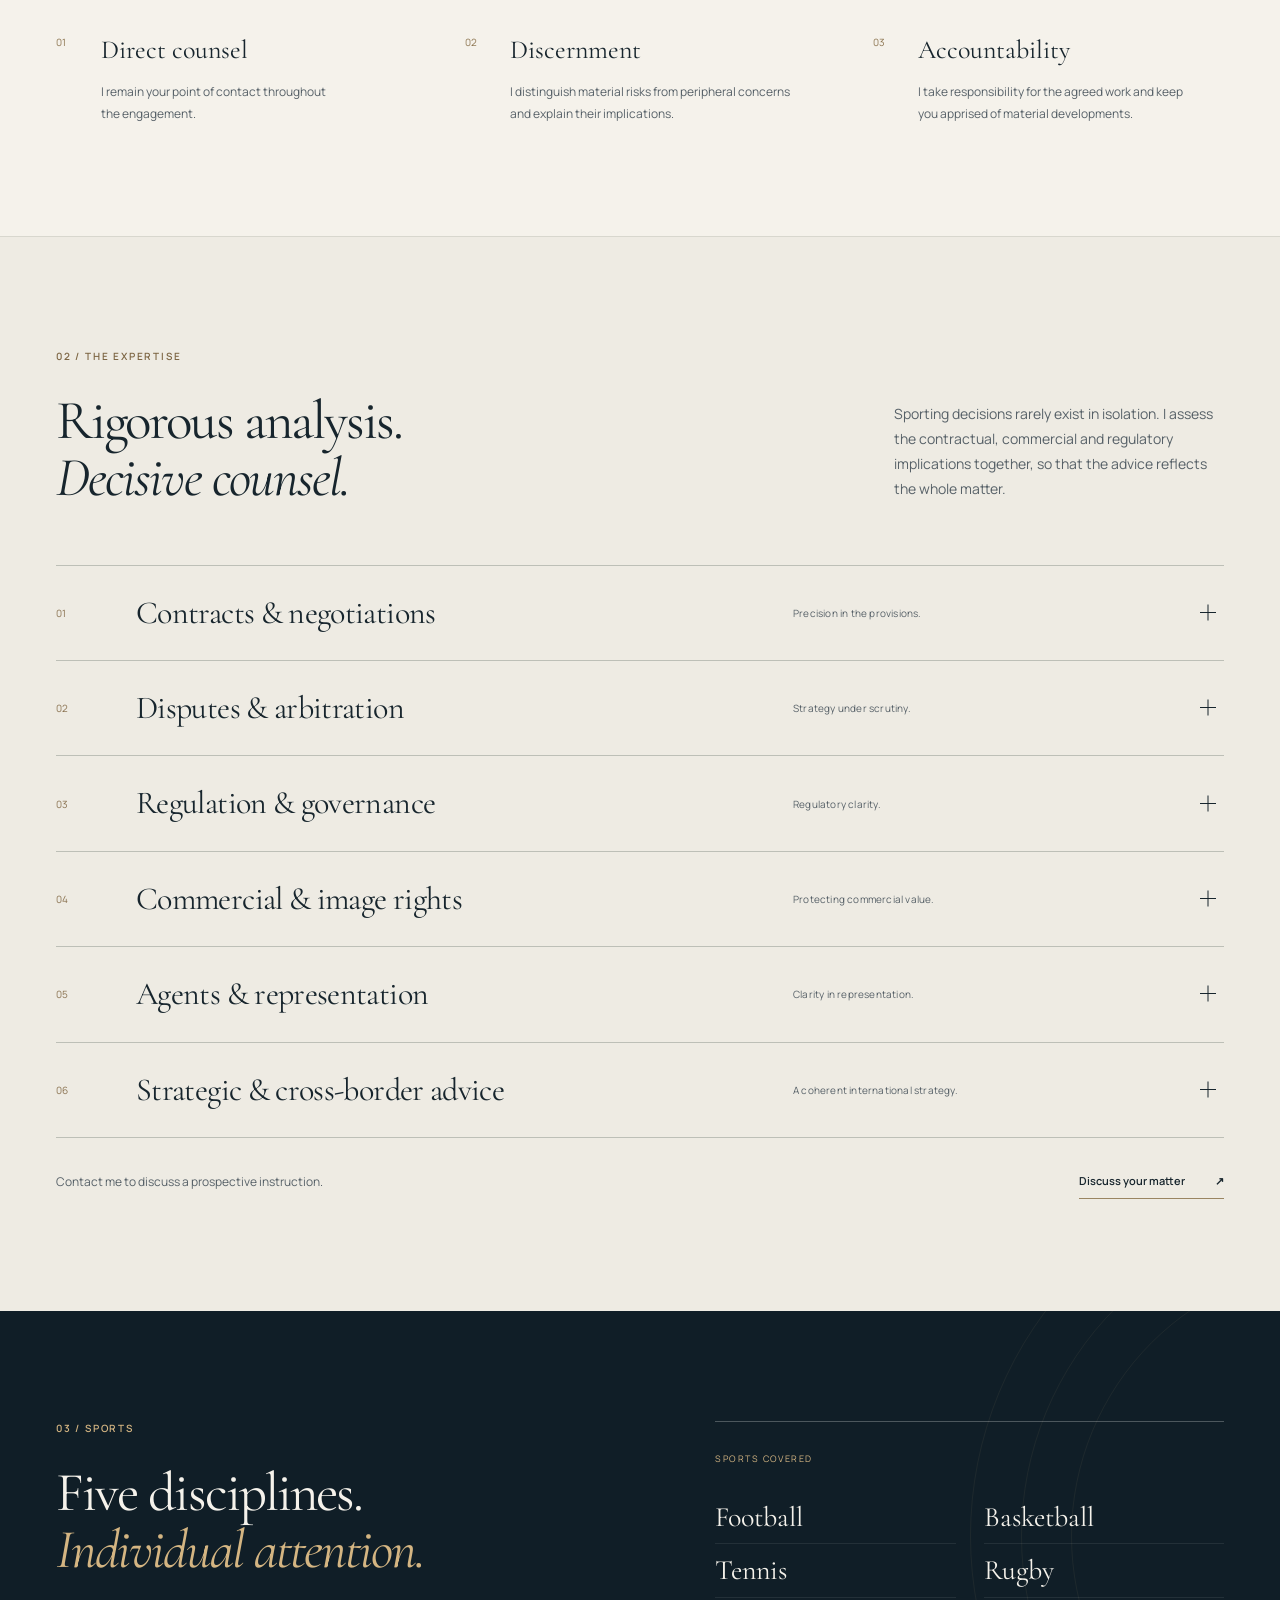
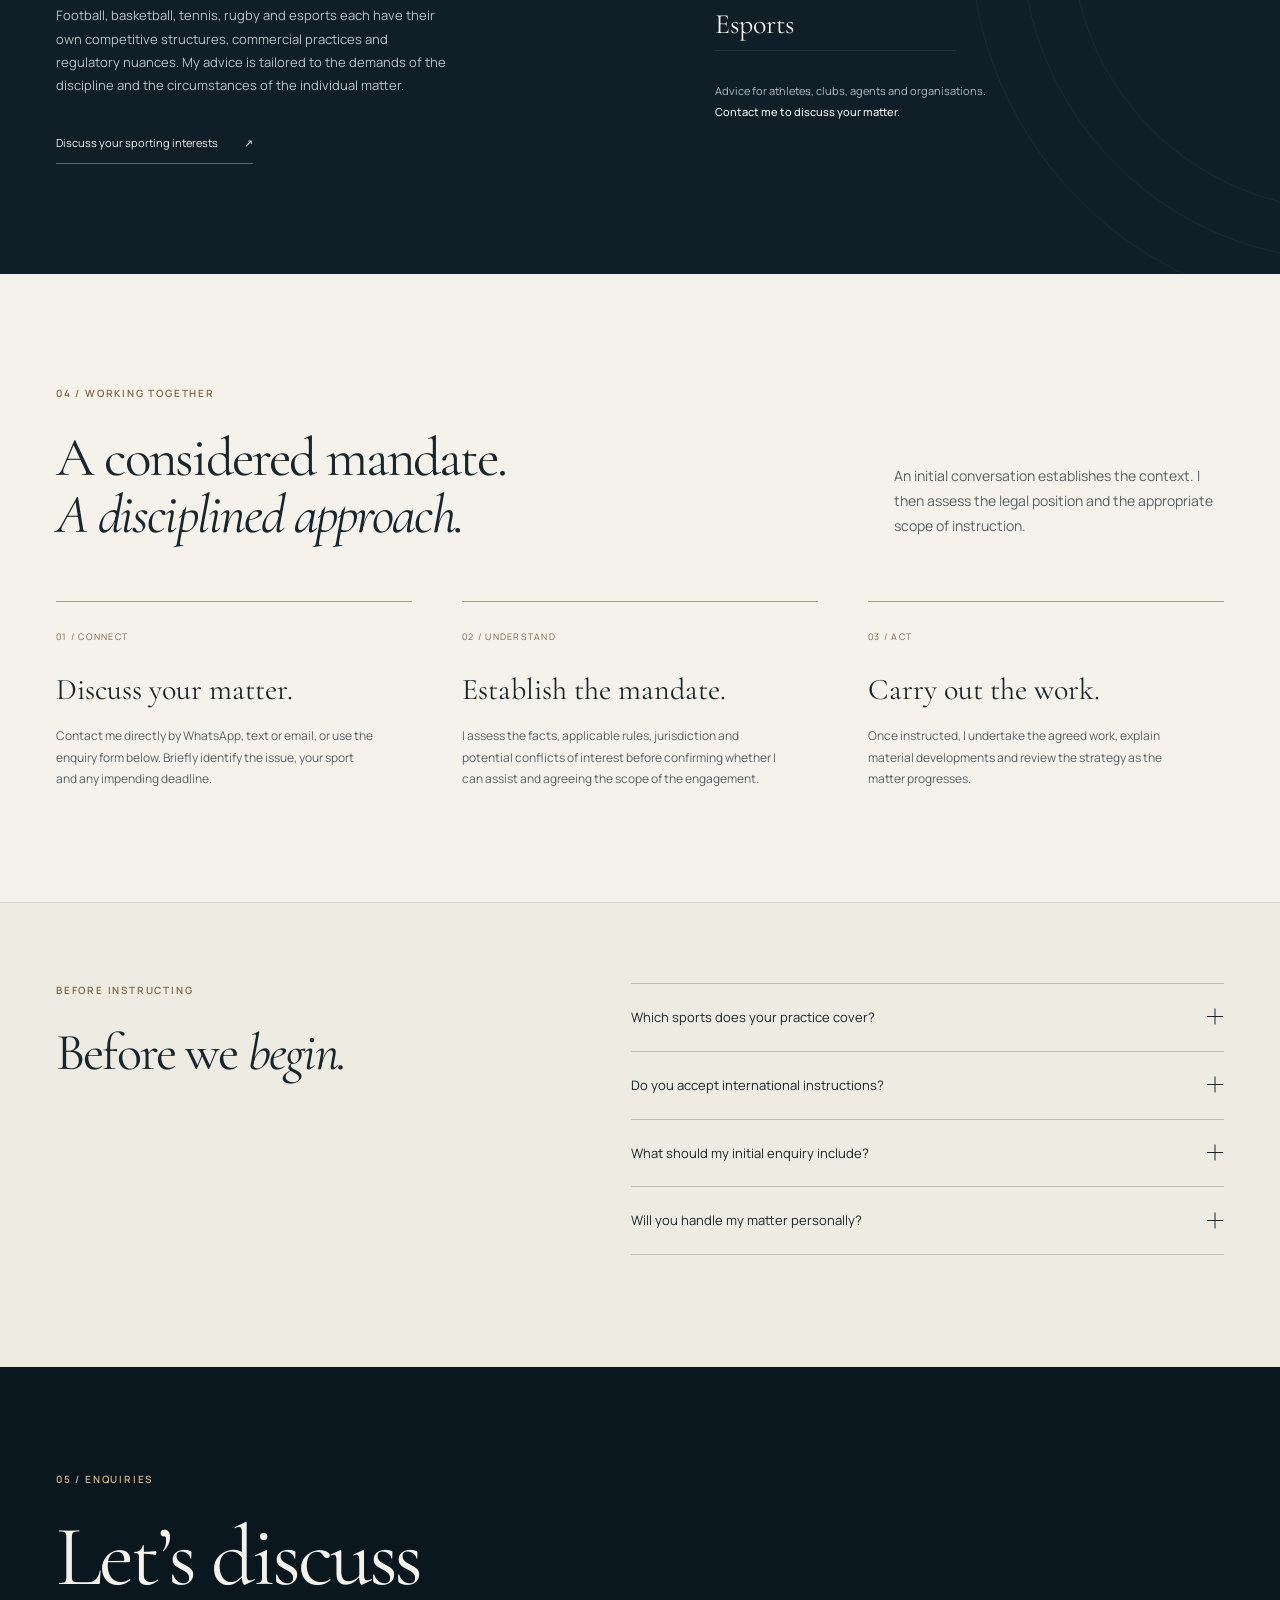
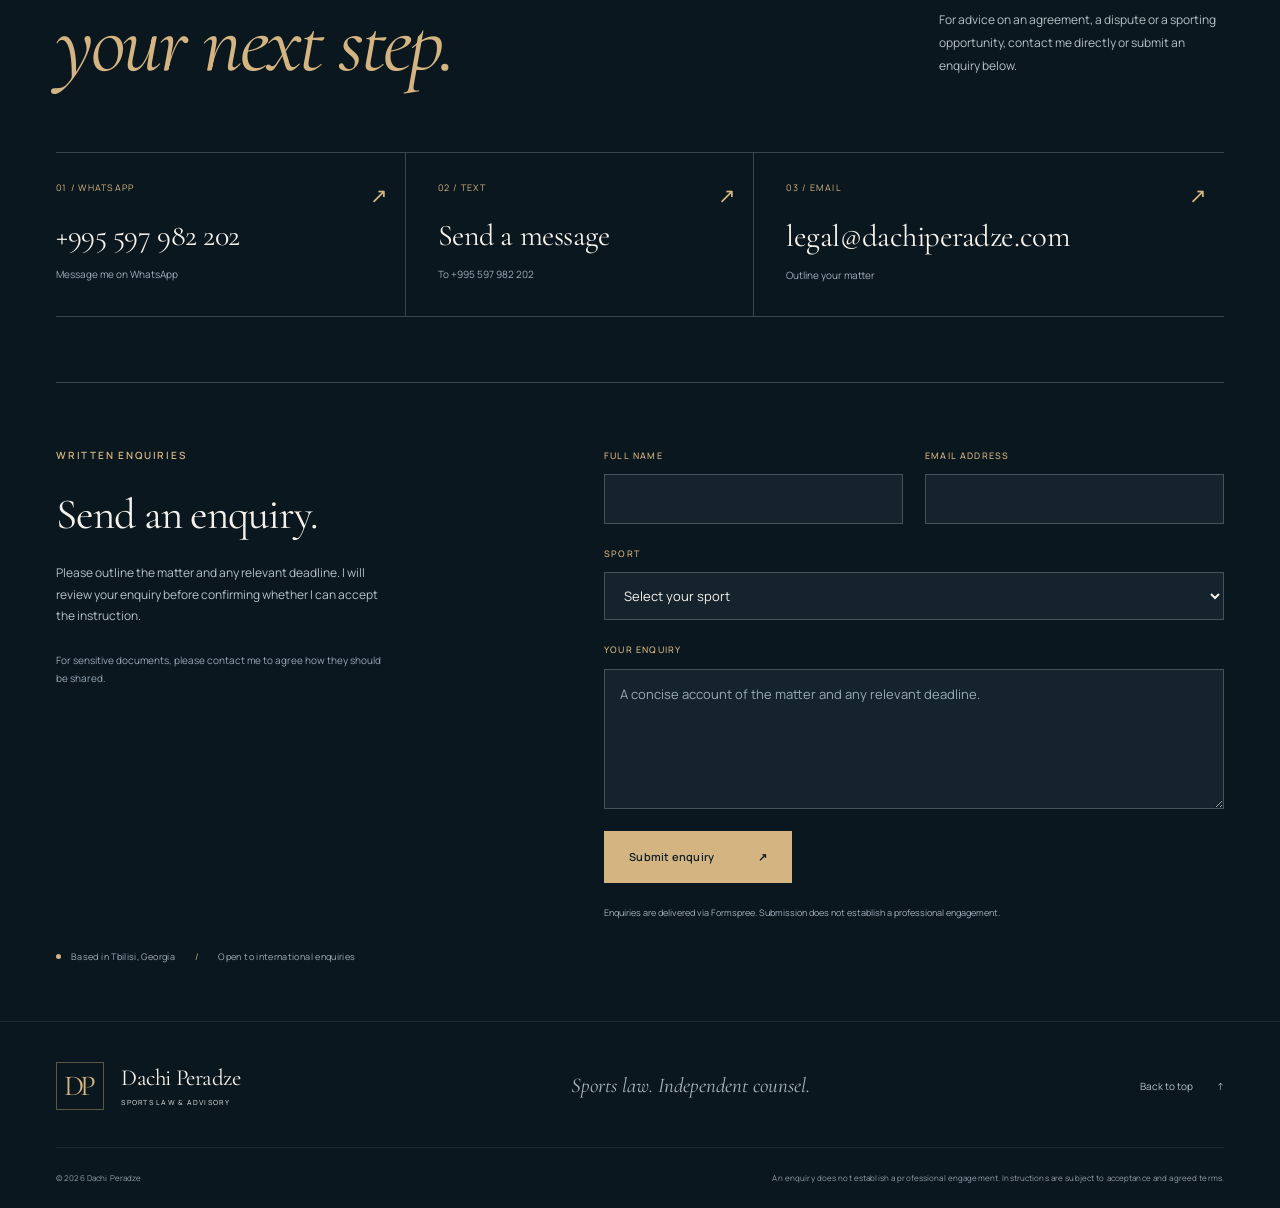
==== commit f070dabd: "Restore Formspree enquiries and route the phone link to WhatsApp" ====
--- a/index.html
+++ b/index.html
@@ -19,7 +19,7 @@
   <link rel="preconnect" href="https://fonts.googleapis.com">
   <link rel="preconnect" href="https://fonts.gstatic.com" crossorigin>
   <link href="https://fonts.googleapis.com/css2?family=Cormorant+Garamond:ital,wght@0,400;0,500;0,600;1,400;1,500&family=Manrope:wght@400;500;600;700&display=swap" rel="stylesheet">
-  <link rel="stylesheet" href="legal-services.css?v=20261011">
+  <link rel="stylesheet" href="legal-services.css?v=20261011-contact">
   <script type="application/ld+json">
   {"@context":"https://schema.org","@type":"Person","name":"Dachi Peradze","url":"https://dachiperadze.com/","email":"legal@dachiperadze.com","telephone":"+995597982202","address":{"@type":"PostalAddress","addressLocality":"Tbilisi","addressCountry":"GE"}}
   </script>
@@ -86,12 +86,33 @@
     </section>
 
     <section class="section approach-section" id="approach" aria-labelledby="approach-title">
-      <div class="container"><div class="section-heading"><div><p class="eyebrow dark-eyebrow">04 / Working together</p><h2 id="approach-title">A considered mandate.<br><em>A disciplined approach.</em></h2></div><p>An initial conversation establishes the context. I then assess the legal position and the appropriate scope of instruction.</p></div><ol class="process-list"><li><span class="process-number">01 / Connect</span><h3>Discuss your matter.</h3><p>Contact me directly by telephone, text or email. Briefly identify the issue, your sport and any impending deadline.</p></li><li><span class="process-number">02 / Understand</span><h3>Establish the mandate.</h3><p>I assess the facts, applicable rules, jurisdiction and potential conflicts of interest before confirming whether I can assist and agreeing the scope of the engagement.</p></li><li><span class="process-number">03 / Act</span><h3>Carry out the work.</h3><p>Once instructed, I undertake the agreed work, explain material developments and review the strategy as the matter progresses.</p></li></ol></div>
+      <div class="container"><div class="section-heading"><div><p class="eyebrow dark-eyebrow">04 / Working together</p><h2 id="approach-title">A considered mandate.<br><em>A disciplined approach.</em></h2></div><p>An initial conversation establishes the context. I then assess the legal position and the appropriate scope of instruction.</p></div><ol class="process-list"><li><span class="process-number">01 / Connect</span><h3>Discuss your matter.</h3><p>Contact me directly by WhatsApp, text or email, or use the enquiry form below. Briefly identify the issue, your sport and any impending deadline.</p></li><li><span class="process-number">02 / Understand</span><h3>Establish the mandate.</h3><p>I assess the facts, applicable rules, jurisdiction and potential conflicts of interest before confirming whether I can assist and agreeing the scope of the engagement.</p></li><li><span class="process-number">03 / Act</span><h3>Carry out the work.</h3><p>Once instructed, I undertake the agreed work, explain material developments and review the strategy as the matter progresses.</p></li></ol></div>
     </section>
 
     <section class="section faq-section" aria-labelledby="faq-title"><div class="container faq-grid"><div><p class="eyebrow dark-eyebrow">Before instructing</p><h2 id="faq-title">Before we <em>begin.</em></h2></div><div class="faq-list"><details><summary>Which sports does your practice cover?<span class="expand-icon" aria-hidden="true"></span></summary><p>I advise on matters arising in football, basketball, tennis, rugby and esports. Each instruction is assessed in light of the relevant sporting rules, jurisdiction and circumstances.</p></details><details><summary>Do you accept international instructions?<span class="expand-icon" aria-hidden="true"></span></summary><p>I am based in Tbilisi, Georgia, and welcome international enquiries. Before accepting an instruction, I consider jurisdiction, the appropriate forum and whether local counsel or another specialist is required.</p></details><details><summary>What should my initial enquiry include?<span class="expand-icon" aria-hidden="true"></span></summary><p>Please provide your name, sport, a concise account of the issue and any relevant deadline. Arrangements for sharing documents can be agreed following our initial discussion.</p></details><details><summary>Will you handle my matter personally?<span class="expand-icon" aria-hidden="true"></span></summary><p>Yes. I remain your direct point of contact throughout the engagement. Work begins once I have accepted the instruction and we have agreed the terms.</p></details></div></div></section>
 
-    <section class="contact-section" id="contact" aria-labelledby="contact-title"><div class="container"><div class="contact-heading"><div><p class="eyebrow">05 / Enquiries</p><h2 id="contact-title">Let’s discuss<br><em>your next step.</em></h2></div><p>For advice on an agreement, a dispute or a sporting opportunity, contact me directly.</p></div><div class="contact-links"><a href="tel:+995597982202"><span class="contact-label">01 / Call</span><span class="contact-value">+995 597 982 202</span><span class="contact-hint">A direct conversation</span><span class="contact-arrow" aria-hidden="true">↗</span></a><a href="sms:+995597982202"><span class="contact-label">02 / Text</span><span class="contact-value">Send a message</span><span class="contact-hint">To +995 597 982 202</span><span class="contact-arrow" aria-hidden="true">↗</span></a><a href="mailto:legal@dachiperadze.com"><span class="contact-label">03 / Email</span><span class="contact-value email-value">legal@dachiperadze.com</span><span class="contact-hint">Outline your matter</span><span class="contact-arrow" aria-hidden="true">↗</span></a></div><div class="contact-location"><span class="location-dot" aria-hidden="true"></span> Based in Tbilisi, Georgia <span class="location-divider">/</span> Open to international enquiries</div></div></section>
+    <section class="contact-section" id="contact" aria-labelledby="contact-title"><div class="container"><div class="contact-heading"><div><p class="eyebrow">05 / Enquiries</p><h2 id="contact-title">Let’s discuss<br><em>your next step.</em></h2></div><p>For advice on an agreement, a dispute or a sporting opportunity, contact me directly or submit an enquiry below.</p></div><div class="contact-links"><a href="https://wa.me/995597982202"><span class="contact-label">01 / WhatsApp</span><span class="contact-value">+995 597 982 202</span><span class="contact-hint">Message me on WhatsApp</span><span class="contact-arrow" aria-hidden="true">↗</span></a><a href="sms:+995597982202"><span class="contact-label">02 / Text</span><span class="contact-value">Send a message</span><span class="contact-hint">To +995 597 982 202</span><span class="contact-arrow" aria-hidden="true">↗</span></a><a href="mailto:legal@dachiperadze.com"><span class="contact-label">03 / Email</span><span class="contact-value email-value">legal@dachiperadze.com</span><span class="contact-hint">Outline your matter</span><span class="contact-arrow" aria-hidden="true">↗</span></a></div>
+<div class="enquiry-grid" id="enquiry">
+  <div class="enquiry-intro">
+    <p class="eyebrow">Written enquiries</p>
+    <h3>Send an enquiry.</h3>
+    <p>Please outline the matter and any relevant deadline. I will review your enquiry before confirming whether I can accept the instruction.</p>
+    <p class="enquiry-guidance">For sensitive documents, please contact me to agree how they should be shared.</p>
+  </div>
+  <form class="enquiry-form" id="enquiry-form" action="https://formspree.io/f/maeyzglo" method="POST" aria-label="Submit an enquiry" aria-describedby="enquiry-note">
+    <input type="hidden" name="_subject" value="New enquiry · Dachi Peradze">
+    <input class="form-trap" type="text" name="_gotcha" tabindex="-1" autocomplete="off" aria-hidden="true">
+    <div class="enquiry-row">
+      <label for="enquiry-name">Full name<input id="enquiry-name" name="name" autocomplete="name" maxlength="100" required></label>
+      <label for="enquiry-email">Email address<input id="enquiry-email" type="email" name="email" autocomplete="email" maxlength="254" required></label>
+    </div>
+    <label for="enquiry-sport">Sport<select id="enquiry-sport" name="sport" required><option value="" disabled selected>Select your sport</option><option>Football</option><option>Basketball</option><option>Tennis</option><option>Rugby</option><option>Esports</option></select></label>
+    <label for="enquiry-message">Your enquiry<textarea id="enquiry-message" name="message" rows="5" maxlength="5000" placeholder="A concise account of the matter and any relevant deadline." required></textarea></label>
+    <button class="button button-gold" type="submit">Submit enquiry <span aria-hidden="true">↗</span></button>
+    <p class="enquiry-note" id="enquiry-note">Enquiries are delivered via Formspree. Submission does not establish a professional engagement.</p>
+  </form>
+</div>
+<div class="contact-location"><span class="location-dot" aria-hidden="true"></span> Based in Tbilisi, Georgia <span class="location-divider">/</span> Open to international enquiries</div></div></section>
   </main>
   <footer class="site-footer"><div class="container footer-top"><a class="brand" href="#home" aria-label="Dachi Peradze home"><span class="monogram" aria-hidden="true">DP</span><span class="wordmark">Dachi Peradze<span>Sports law &amp; advisory</span></span></a><p>Sports law. Independent counsel.</p><a class="back-top" href="#home">Back to top <span aria-hidden="true">↑</span></a></div><div class="container footer-bottom"><p>© <span id="year">2026</span> Dachi Peradze</p><p>An enquiry does not establish a professional engagement. Instructions are subject to acceptance and agreed terms.</p></div></footer>
   <script src="legal-services.js?v=20261011" defer></script>
--- a/legal-services.css
+++ b/legal-services.css
@@ -7,6 +7,9 @@
 .sports-section{background:var(--navy);color:var(--ivory);padding:110px 0;position:relative;isolation:isolate;overflow:hidden}.sports-grid{display:grid;grid-template-columns:1.1fr 1fr;gap:100px}.sports-copy h2 em{color:var(--gold)}.sports-copy>p:not(.eyebrow){color:#b8c2c8;max-width:390px;margin-top:26px;font-size:13px}.sports-copy>.text-link{margin-top:25px}.sport-index{border-top:1px solid #ffffff40;padding-top:22px;position:relative}.index-label{font-size:9px;text-transform:uppercase;letter-spacing:.16em;color:var(--gold)}.sport-index ul{list-style:none;padding:0;margin:22px 0 30px;display:grid;grid-template-columns:1fr 1fr;gap:0 28px}.sport-index li{font-family:var(--serif);font-size:28px;border-bottom:1px solid #ffffff14;padding:8px 0;line-height:1.3}.sport-index p{font-size:11px;color:#aebdc4;line-height:1.9}.sport-index strong{font-weight:500;color:var(--ivory)}.arena-lines{position:absolute;z-index:-1;width:750px;height:750px;border:1px solid #d4b58212;border-radius:50%;right:-440px;top:-150px}.arena-lines:before,.arena-lines:after{content:"";position:absolute;border:1px solid #d4b58212;border-radius:50%;inset:50px}.arena-lines:after{inset:100px}
 .process-list{list-style:none;padding:0;margin:0;display:grid;grid-template-columns:repeat(3,1fr);gap:50px}.process-list li{border-top:1px solid #a89b84;padding-top:20px}.process-number{font-size:9px;text-transform:uppercase;letter-spacing:.14em;color:#7c6543}.process-list h3{font-family:var(--serif);font-size:30px;margin-top:25px;line-height:1.2}.process-list p{font-size:12px;color:var(--muted);margin-top:17px;max-width:320px}.faq-section{padding-top:80px;background:var(--paper);border-top:1px solid var(--line)}.faq-grid{display:grid;grid-template-columns:.9fr 1.1fr;gap:90px}.faq-grid h2{font-size:52px}.faq-list{border-top:1px solid #bdbfb7}.faq-list details{border-bottom:1px solid #bdbfb7}.faq-list summary{list-style:none;display:flex;align-items:center;justify-content:space-between;gap:25px;cursor:pointer;line-height:1.6;padding:23px 0;font-size:13px}.faq-list p{color:var(--muted);font-size:12px;max-width:530px;padding-bottom:24px;padding-right:40px}.faq-list summary:hover{color:#826137}
 .contact-section{background:var(--navy-deep);padding:105px 0 56px;color:var(--ivory)}.contact-heading{display:flex;gap:60px;align-items:flex-end;justify-content:space-between}.contact-heading h2{font-size:clamp(60px,6.7vw,100px);line-height:1}.contact-heading h2 em{color:var(--gold)}.contact-heading>p{font-size:12px;color:#b6c1c7;max-width:285px;margin-bottom:9px;line-height:1.9}.contact-links{margin-top:65px;display:grid;grid-template-columns:1fr 1fr 1.35fr;border-top:1px solid #ffffff33;border-bottom:1px solid #ffffff33}.contact-links>a{position:relative;display:flex;flex-direction:column;padding:27px 28px 32px 0;min-width:0;transition:background .2s}.contact-links>a+a{border-left:1px solid #ffffff33;padding-left:32px}.contact-label{color:var(--gold);font-size:9px;letter-spacing:.14em;text-transform:uppercase}.contact-value{font-family:var(--serif);font-size:30px;line-height:1.4;white-space:nowrap;margin-top:19px;letter-spacing:-.015em}.email-value{font-size:clamp(24px,2.4vw,35px)}.contact-hint{font-size:10px;color:#9caeb9;margin-top:8px}.contact-arrow{position:absolute;right:17px;top:24px;color:var(--gold);font-size:21px;transition:transform .2s}.contact-links>a:hover .contact-arrow{transform:translate(3px,-3px)}.contact-links>a:hover .contact-value{color:var(--gold)}.contact-location{display:flex;gap:10px;align-items:center;font-size:9px;color:#9eafb9;margin-top:28px;letter-spacing:.04em}.location-dot{height:5px;width:5px;border-radius:50%;background:var(--gold)}.location-divider{color:var(--gold);margin:0 10px}.site-footer{background:var(--navy-deep);color:var(--ivory);border-top:1px solid #ffffff14;padding-top:40px}.footer-top{display:flex;align-items:center;justify-content:space-between;gap:30px;padding-bottom:37px}.footer-top>.brand .monogram{font-size:29px;padding:8px 12px 9px 7px}.footer-top>.brand .wordmark{font-size:23px}.footer-top>.brand .wordmark>span{font-size:7px}.footer-top>p{font-family:var(--serif);font-size:21px;color:#a9b6be;font-style:italic}.back-top{display:flex;gap:24px;align-items:center;font-size:10px;color:#b2c0c8}.footer-bottom{border-top:1px solid #ffffff14;display:flex;justify-content:space-between;gap:30px;padding:23px 0;color:#8e9ea8;font-size:8px;letter-spacing:.015em}.footer-bottom p:last-child{max-width:470px;text-align:right}
+.enquiry-grid{display:grid;grid-template-columns:.85fr 1.15fr;gap:90px;border-top:1px solid #ffffff33;padding-top:65px;margin-top:65px}.enquiry-intro h3{font-family:var(--serif);font-size:43px;line-height:1.1;letter-spacing:-.025em}.enquiry-intro>p:not(.eyebrow){color:#b6c1c7;max-width:365px;font-size:12px;margin-top:24px}.enquiry-intro>.enquiry-guidance{font-size:10px!important;color:#96a9b5!important}.enquiry-form{display:grid;gap:22px;min-width:0}.enquiry-row{display:grid;grid-template-columns:1fr 1fr;gap:22px}.enquiry-form label{display:block;font-size:9px;text-transform:uppercase;letter-spacing:.13em;color:var(--gold);font-weight:500}.enquiry-form input:not([type="hidden"]),.enquiry-form select,.enquiry-form textarea{display:block;width:100%;margin-top:10px;border:1px solid #ffffff36;border-radius:0;padding:13px 15px;min-height:48px;background:#14232c;color:var(--ivory);font-family:var(--sans);font-size:13px;line-height:1.7;text-transform:none;letter-spacing:0;font-weight:400}.enquiry-form textarea{resize:vertical;min-height:140px}.enquiry-form select{color-scheme:dark}.enquiry-form select option{background:var(--navy);color:var(--ivory)}.enquiry-form input:focus,.enquiry-form select:focus,.enquiry-form textarea:focus{outline:2px solid var(--gold);outline-offset:2px;border-color:var(--gold)}.enquiry-form textarea::placeholder{color:#98aab4;opacity:1}.enquiry-form .button{border:0;cursor:pointer;justify-self:start}.enquiry-note{font-size:9px;line-height:1.8;color:#a0b1bc;max-width:480px}.enquiry-form .form-trap{display:none!important}
+@media(max-width:820px){.enquiry-grid{grid-template-columns:1fr;gap:32px;margin-top:45px;padding-top:45px}.enquiry-intro>p:not(.eyebrow){max-width:520px}}
+@media(max-width:520px){.enquiry-grid{gap:28px;margin-top:35px;padding-top:35px}.enquiry-intro h3{font-size:36px}.enquiry-row{grid-template-columns:1fr}.enquiry-form input:not([type="hidden"]),.enquiry-form select,.enquiry-form textarea{font-size:16px}.enquiry-note{font-size:9px}}
 @media(min-width:1600px){.hero-caption{right:calc((100vw - 1328px)/2)}}
 @media(max-width:1100px){.container{width:calc(100% - 72px)}.primary-nav{gap:23px}.hero{height:720px;min-height:620px}.hero-caption{right:36px}.practice-grid,.sports-grid{gap:60px}.section-heading{gap:40px}.principles{gap:32px}.contact-value{font-size:24px}.email-value{font-size:27px}.contact-links>a+a{padding-left:24px}.audience-band p{font-size:23px}.audience-band i{margin:0 10px}.item-meta{font-size:9px}.expertise-item summary{grid-template-columns:40px 1.7fr 1fr 18px;gap:15px}.expertise-content{margin-left:55px}.faq-grid{gap:55px}.contact-heading>p{max-width:235px}}
 @media(max-width:820px){html{scroll-padding-top:82px}.container{width:calc(100% - 48px)}.site-header{height:82px}.brand{gap:12px}.monogram{font-size:28px;padding:8px 12px 9px 7px}.wordmark{font-size:25px}.wordmark>span{font-size:7px;margin-top:7px}.menu-toggle{display:flex;align-items:center;gap:14px;background:none;border:0;color:var(--ivory);font-size:10px;padding:12px 0 12px 12px;cursor:pointer;min-height:44px}.menu-lines{width:22px;height:12px;position:relative;border-top:1px solid var(--gold);border-bottom:1px solid var(--gold);transition:transform .2s}.menu-toggle[aria-expanded="true"] .menu-lines{border:0}.menu-toggle[aria-expanded="true"] .menu-lines:before,.menu-toggle[aria-expanded="true"] .menu-lines:after{content:"";position:absolute;width:22px;height:1px;background:var(--gold);top:5px;transform:rotate(45deg)}.menu-toggle[aria-expanded="true"] .menu-lines:after{transform:rotate(-45deg)}.primary-nav{display:none;position:absolute;top:81px;left:0;right:0;padding:24px;background:var(--navy);border-top:1px solid #ffffff20;border-bottom:1px solid #d4b58266;box-shadow:0 20px 30px #0003;gap:0}.primary-nav.is-open{display:flex;flex-direction:column;align-items:stretch}.primary-nav>a{padding:14px 0;font-size:14px}.primary-nav .nav-contact{margin:15px 0 0;padding:14px 16px;display:flex;justify-content:space-between}.hero{min-height:620px;height:690px}.hero-copy{max-width:610px}.hero-image img{object-position:67% 50%}.hero-shade{background:linear-gradient(90deg,#08141de8 0%,#08141db8 40%,#08141d3b 100%),linear-gradient(0deg,#08141dc2,transparent 45%)}h1{font-size:82px}.hero-caption{display:none}.hero-description{max-width:390px}.audience-band>.container{display:block;padding-block:20px;min-height:unset}.audience-band p{margin-top:8px}.section{padding:80px 0}.practice-grid,.sports-grid{grid-template-columns:1fr;gap:34px}.practice-copy{padding-top:0;max-width:620px}.practice-copy .lead{font-size:17px}.principles{gap:24px;margin-top:45px}.principles>div{grid-template-columns:1fr}.principles span{grid-row:auto}.principles p{grid-column:1}.principles h3{margin-top:8px;font-size:25px}.section-heading{align-items:flex-start;flex-direction:column;gap:26px;margin-bottom:38px}.section-heading>p{max-width:520px}.expertise-item summary{grid-template-columns:30px 1fr 18px;padding-block:25px}.item-meta{display:none}.expertise-content{margin:0 33px 28px 45px;gap:15px 30px}.sports-section{padding:80px 0}.sports-copy>p:not(.eyebrow){max-width:500px}.sport-index{margin-top:15px}.sport-index ul{grid-template-columns:repeat(3,1fr);column-gap:20px}.sport-index li{font-size:24px}.process-list{gap:28px}.process-list h3{font-size:27px}.faq-grid{grid-template-columns:1fr;gap:30px}.contact-section{padding-top:80px}.contact-heading{flex-direction:column;align-items:flex-start;gap:30px}.contact-heading>p{max-width:400px}.contact-links{grid-template-columns:1fr 1fr;margin-top:45px}.contact-links>a:last-child{grid-column:1/-1;border-left:0;border-top:1px solid #ffffff33;padding-left:0}.contact-value{font-size:30px}.email-value{font-size:35px}.footer-top>p{display:none}.footer-bottom{font-size:8px}.faq-grid h2{font-size:46px}}
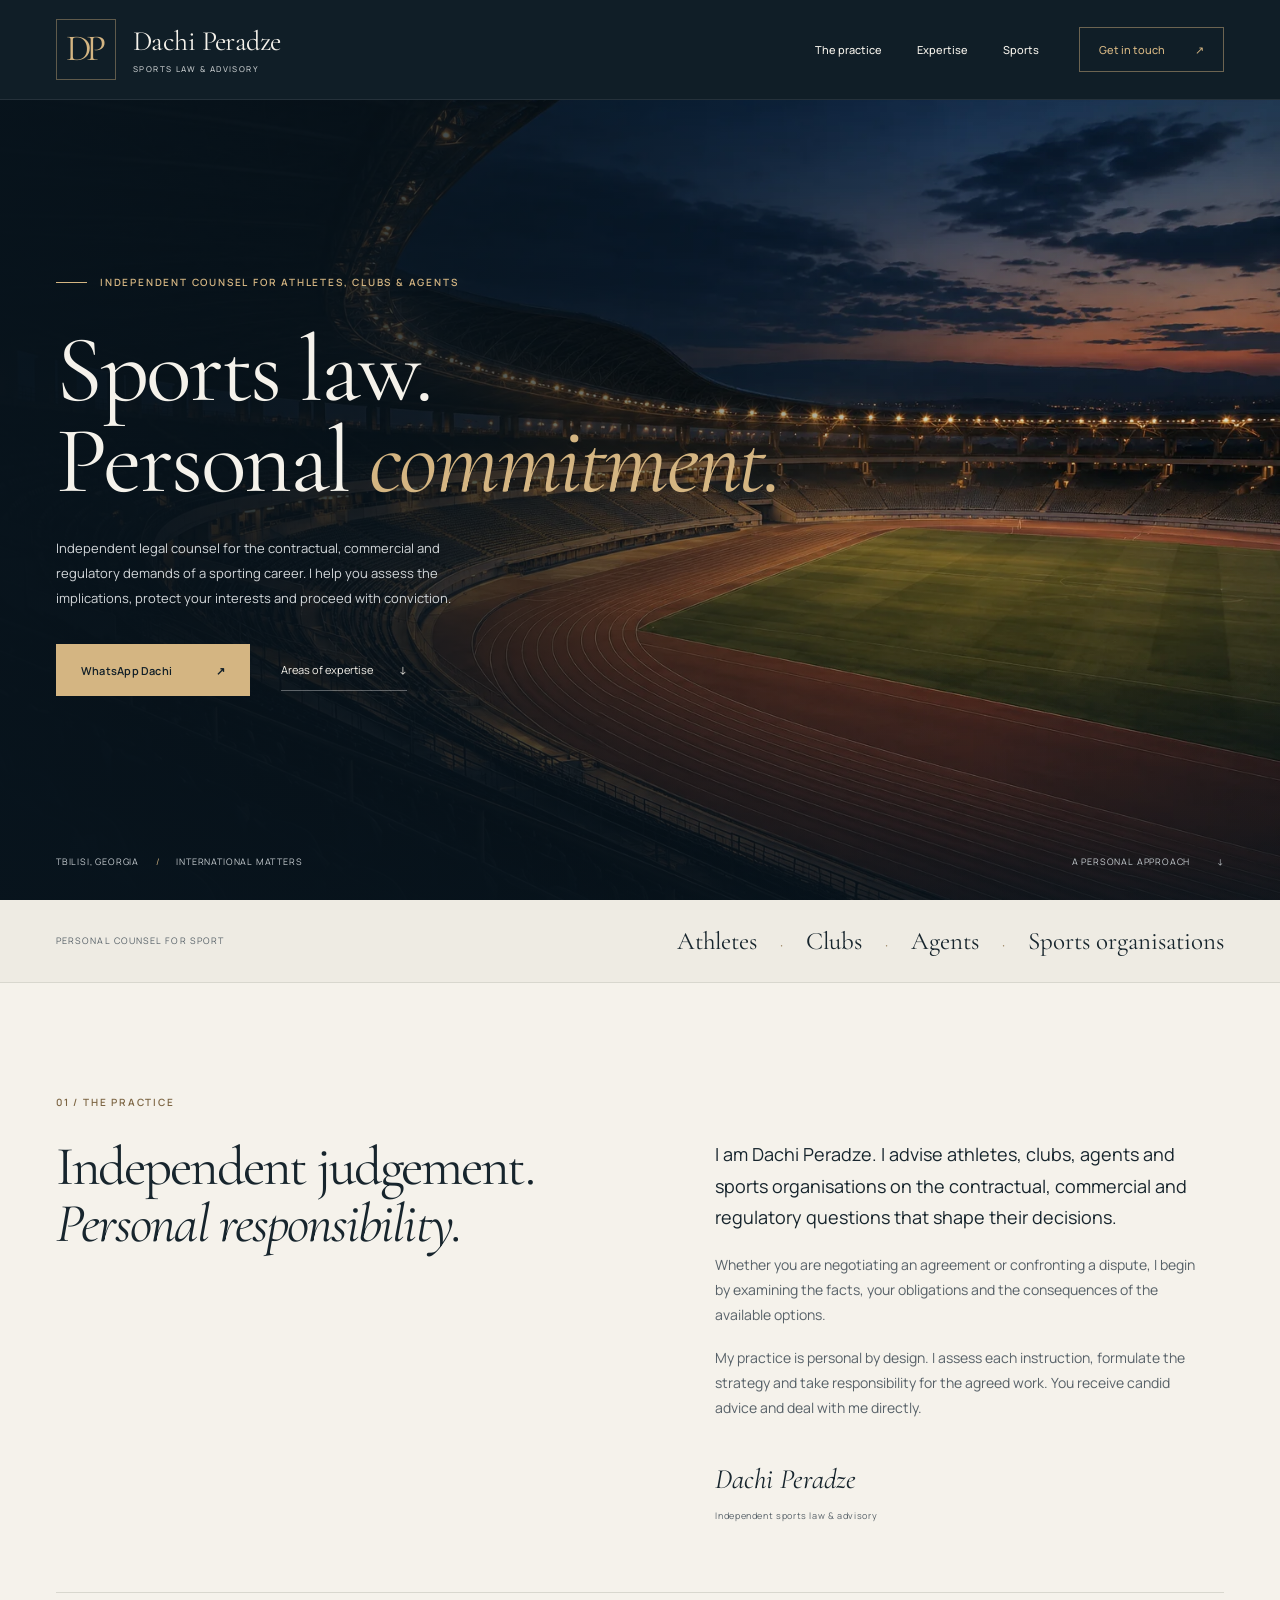
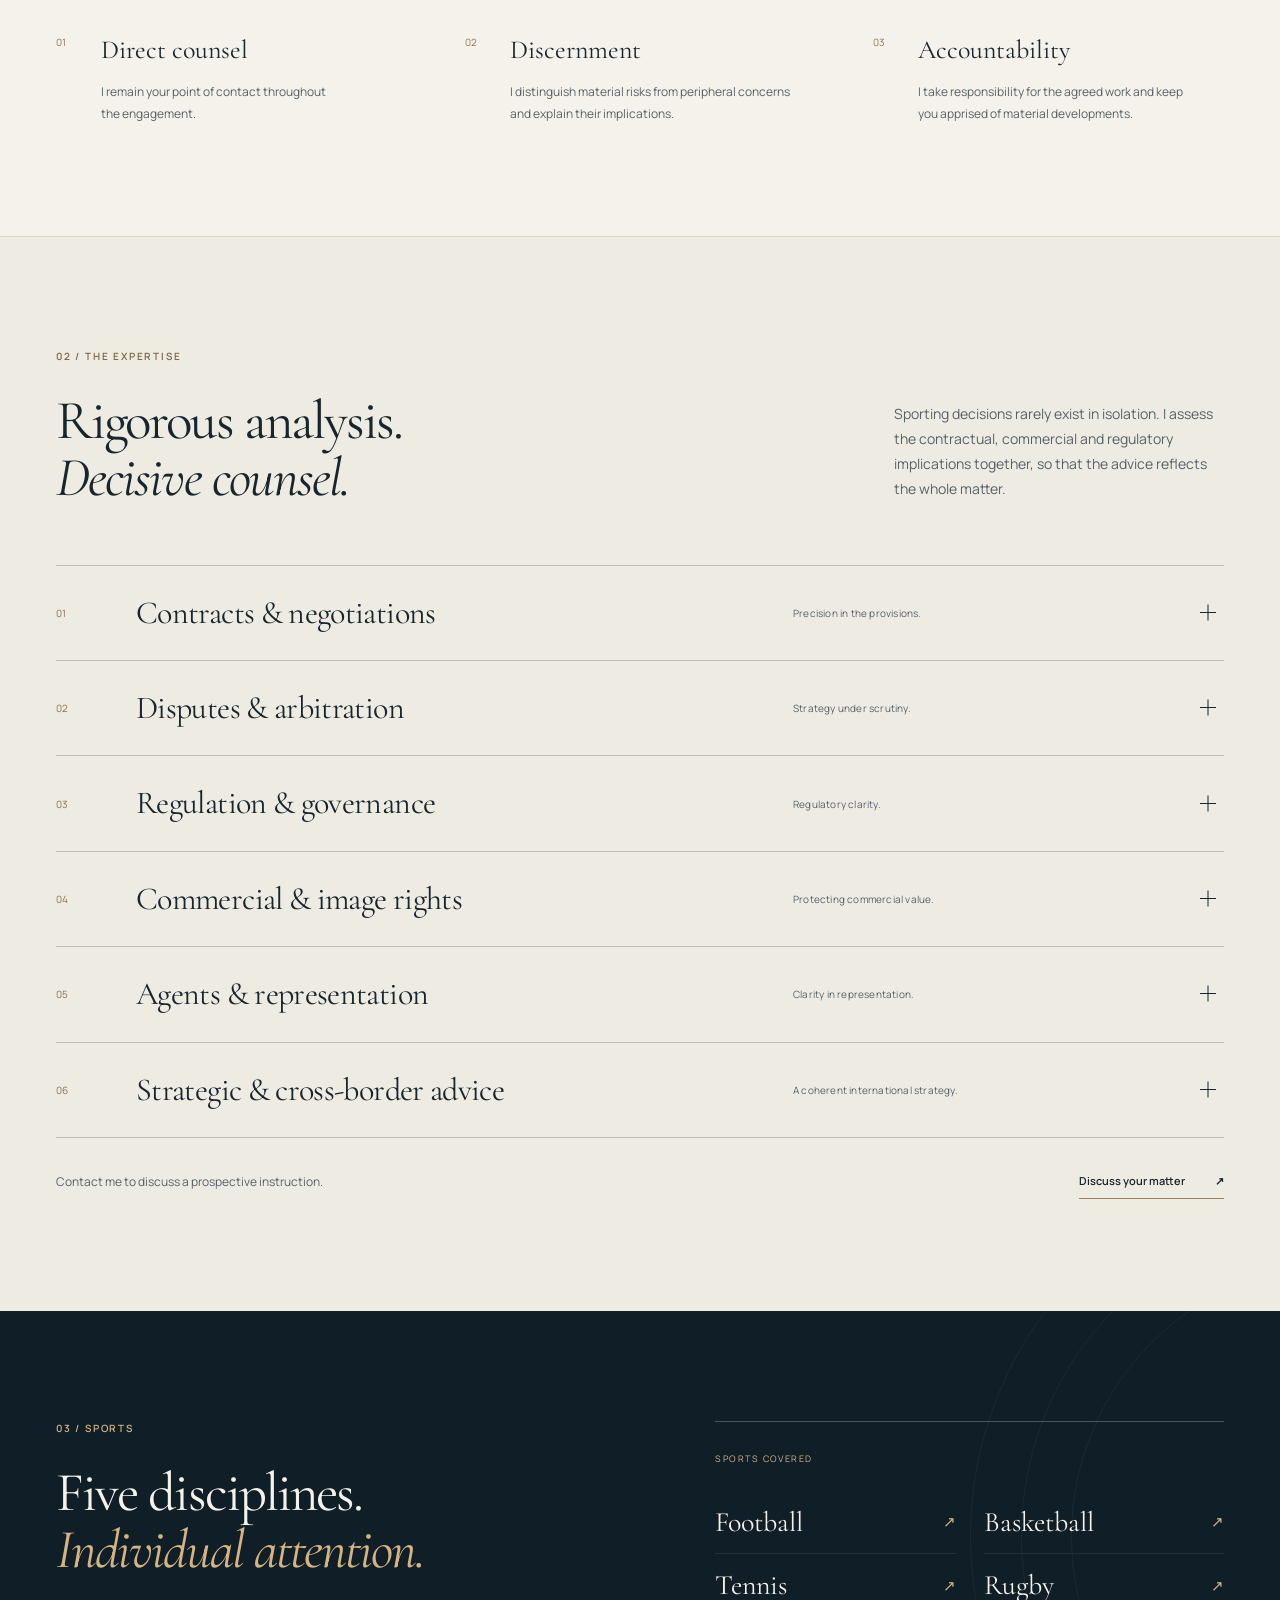
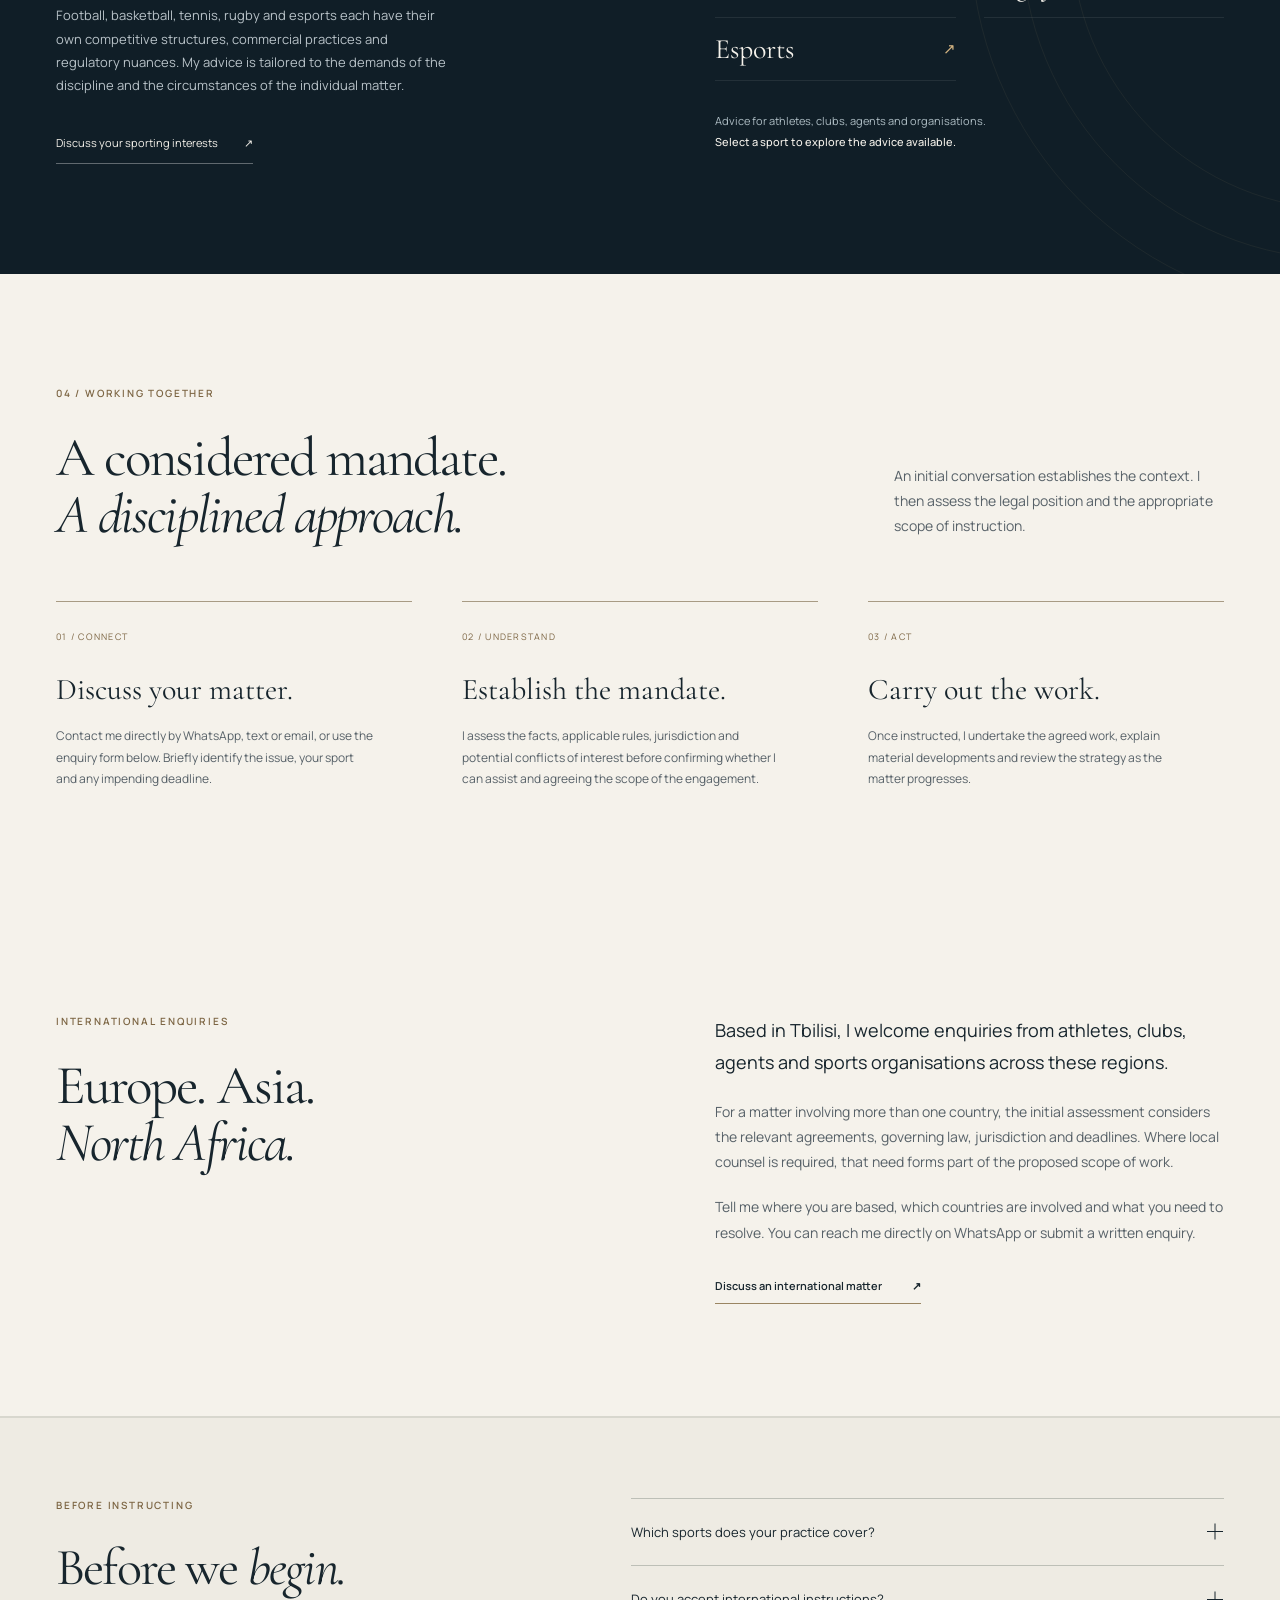
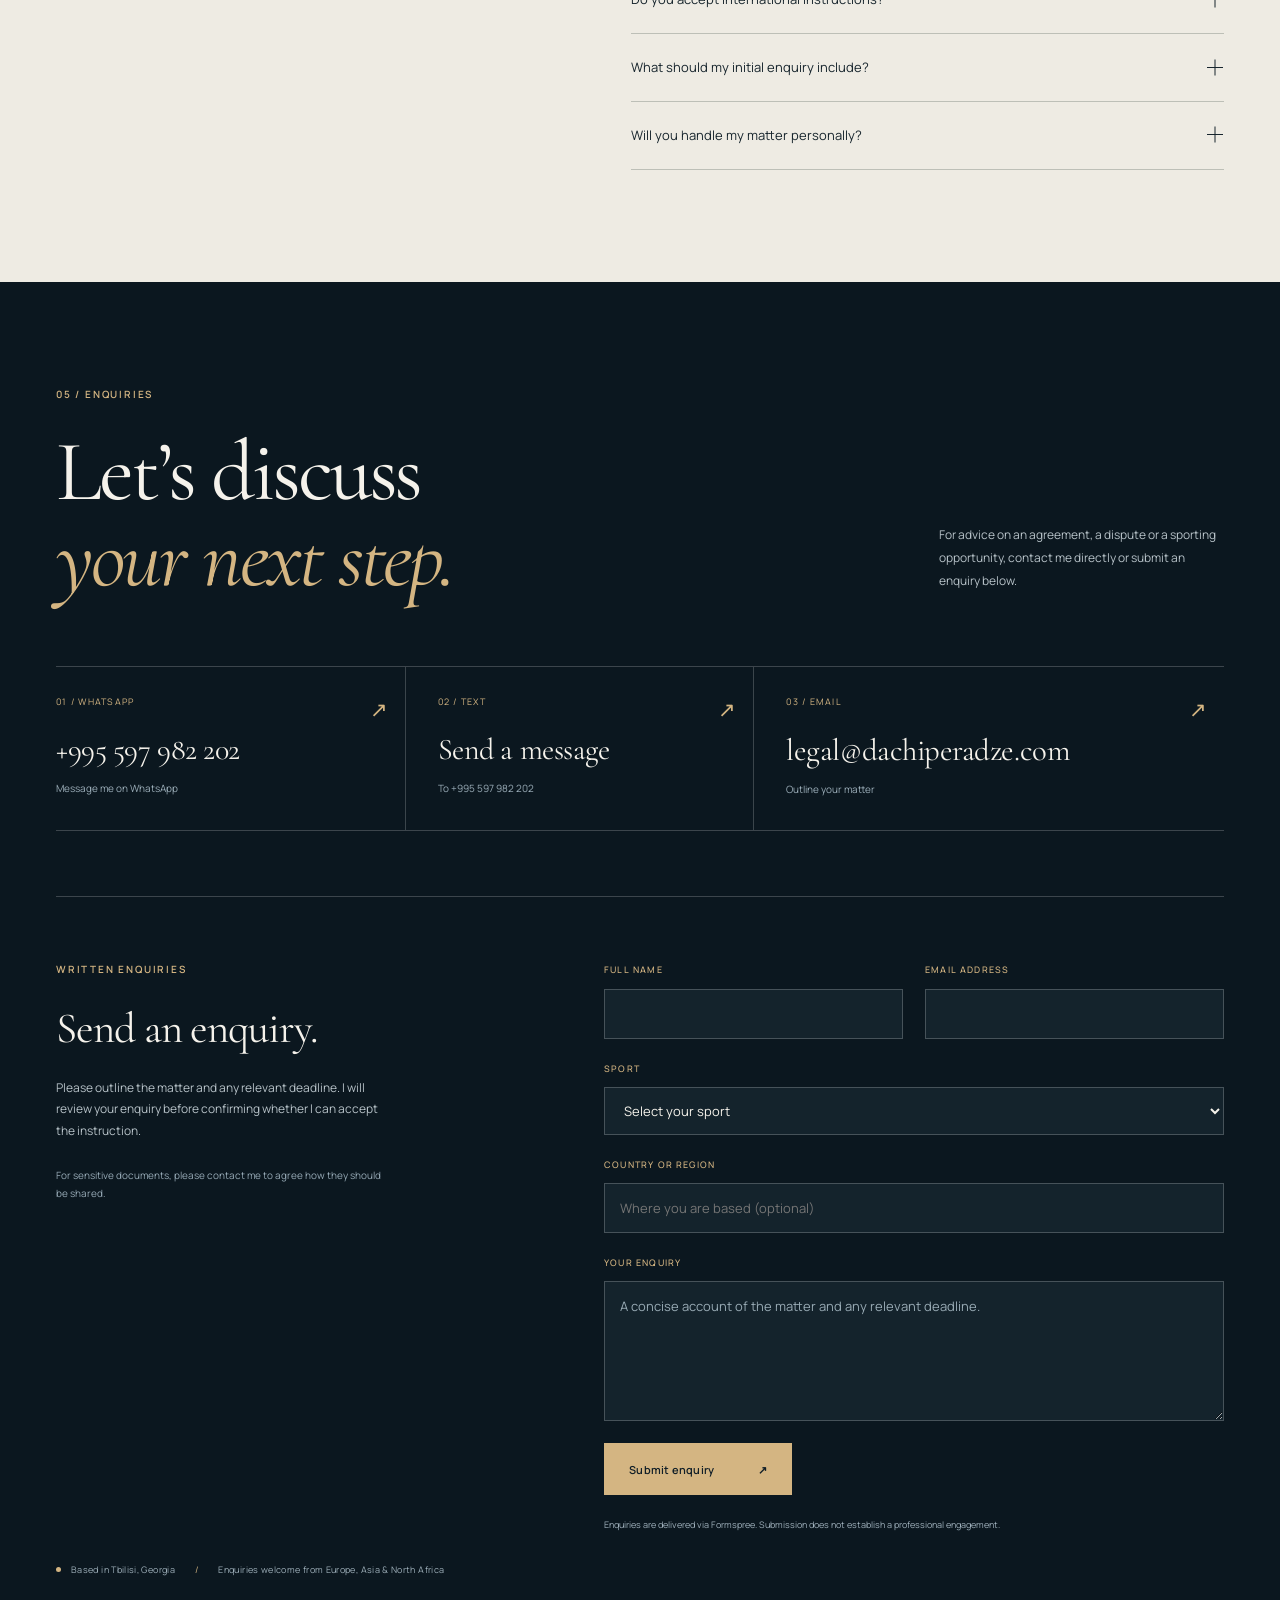
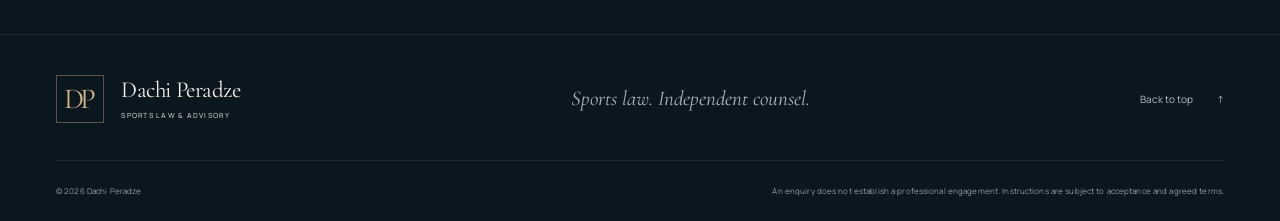
==== commit 1f1bc11c: "Improve sports-law discovery and international client enquiries" ====
--- a/index.html
+++ b/index.html
@@ -4,25 +4,30 @@
   <meta charset="utf-8">
   <meta name="viewport" content="width=device-width, initial-scale=1">
   <meta name="theme-color" content="#101e27">
-  <title>Dachi Peradze | Sports Law &amp; Advisory</title>
-  <meta name="description" content="Dachi Peradze provides independent legal counsel for football, basketball, tennis, rugby and esports. Contracts, disputes and regulatory advice. Contact him directly.">
+  <title>Dachi Peradze | Sports Law, Contracts &amp; Disputes</title>
+  <meta name="description" content="Dachi Peradze provides independent legal counsel for football, basketball, tennis, rugby and esports. Contracts, disputes and regulatory advice. Enquiries from Europe, Asia and North Africa welcome.">
   <link rel="canonical" href="https://dachiperadze.com/">
   <meta property="og:type" content="website">
-  <meta property="og:title" content="Dachi Peradze | Sports Law &amp; Advisory">
-  <meta property="og:description" content="Independent legal counsel for football, basketball, tennis, rugby and esports. Rigorous analysis and personal attention from Dachi Peradze.">
+  <meta property="og:title" content="Dachi Peradze | Sports Law, Contracts &amp; Disputes">
+  <meta property="og:description" content="Sports law advice for athletes, clubs and agents. Contracts, disputes and commercial matters. Europe, Asia and North Africa enquiries welcome.">
   <meta property="og:url" content="https://dachiperadze.com/">
   <meta property="og:image" content="https://dachiperadze.com/assets/stadium.jpg">
   <meta property="og:image:alt" content="An illuminated athletics stadium at blue hour">
+  <meta property="og:site_name" content="Dachi Peradze">
+  <meta name="twitter:title" content="Dachi Peradze | Sports Law, Contracts &amp; Disputes">
+  <meta name="twitter:description" content="Personal legal counsel for athletes, clubs and agents. Enquiries from Europe, Asia and North Africa welcome.">
+  <meta name="twitter:image" content="https://dachiperadze.com/assets/stadium.jpg">
+  <meta name="twitter:image:alt" content="An illuminated athletics stadium at blue hour">
   <meta name="twitter:card" content="summary_large_image">
   <link rel="icon" type="image/svg+xml" href="assets/favicon.svg">
   <link rel="preload" as="image" href="assets/stadium.webp" type="image/webp">
   <link rel="preconnect" href="https://fonts.googleapis.com">
   <link rel="preconnect" href="https://fonts.gstatic.com" crossorigin>
   <link href="https://fonts.googleapis.com/css2?family=Cormorant+Garamond:ital,wght@0,400;0,500;0,600;1,400;1,500&family=Manrope:wght@400;500;600;700&display=swap" rel="stylesheet">
-  <link rel="stylesheet" href="legal-services.css?v=20261011-contact">
+  <link rel="stylesheet" href="legal-services.css?v=20261011-reach">
   <script type="application/ld+json">
-  {"@context":"https://schema.org","@type":"Person","name":"Dachi Peradze","url":"https://dachiperadze.com/","email":"legal@dachiperadze.com","telephone":"+995597982202","address":{"@type":"PostalAddress","addressLocality":"Tbilisi","addressCountry":"GE"}}
-  </script>
+{"@context": "https://schema.org", "@graph": [{"@type": "Person", "@id": "https://dachiperadze.com/#dachi", "name": "Dachi Peradze", "url": "https://dachiperadze.com/", "email": "legal@dachiperadze.com", "telephone": "+995597982202", "address": {"@type": "PostalAddress", "addressLocality": "Tbilisi", "addressCountry": "GE"}}, {"@type": "WebSite", "@id": "https://dachiperadze.com/#website", "name": "Dachi Peradze", "url": "https://dachiperadze.com/", "inLanguage": "en", "publisher": {"@id": "https://dachiperadze.com/#dachi"}}, {"@type": "WebPage", "@id": "https://dachiperadze.com/#webpage", "url": "https://dachiperadze.com/", "name": "Dachi Peradze | Sports Law, Contracts & Disputes", "isPartOf": {"@id": "https://dachiperadze.com/#website"}, "about": {"@id": "https://dachiperadze.com/#dachi"}, "inLanguage": "en"}]}
+</script>
 </head>
 <body>
   <a class="skip-link" href="#main">Skip to content</a>
@@ -47,10 +52,10 @@
       <div class="hero-shade"></div>
       <div class="container hero-inner">
         <div class="hero-copy">
-          <p class="eyebrow"><span class="gold-line"></span> Independent sports counsel</p>
-          <h1 id="hero-title">Your ambition.<br>My <em>commitment.</em></h1>
+          <p class="eyebrow"><span class="gold-line"></span> Independent counsel for athletes, clubs &amp; agents</p>
+          <h1 id="hero-title">Sports law.<br>Personal <em>commitment.</em></h1>
           <p class="hero-description">Independent legal counsel for the contractual, commercial and regulatory demands of a sporting career. I help you assess the implications, protect your interests and proceed with conviction.</p>
-          <div class="hero-actions"><a class="button button-gold" href="#contact">Speak with Dachi <span aria-hidden="true">↗</span></a><a class="text-link" href="#expertise">Areas of expertise <span aria-hidden="true">↓</span></a></div>
+          <div class="hero-actions"><a class="button button-gold" href="https://wa.me/995597982202">WhatsApp Dachi <span aria-hidden="true">↗</span></a><a class="text-link" href="#expertise">Areas of expertise <span aria-hidden="true">↓</span></a></div>
         </div>
         <div class="hero-bottom"><span>Tbilisi, Georgia <span class="divider">/</span> International matters</span><a href="#practice">A personal approach <span aria-hidden="true">↓</span></a></div>
       </div>
@@ -82,13 +87,20 @@
 
     <section class="sports-section" id="sports" aria-labelledby="sports-title">
       <div class="arena-lines" aria-hidden="true"></div>
-      <div class="container sports-grid"><div class="sports-copy"><p class="eyebrow">03 / Sports</p><h2 id="sports-title">Five disciplines.<br><em>Individual attention.</em></h2><p>Football, basketball, tennis, rugby and esports each have their own competitive structures, commercial practices and regulatory nuances. My advice is tailored to the demands of the discipline and the circumstances of the individual matter.</p><a class="text-link" href="#contact">Discuss your sporting interests <span aria-hidden="true">↗</span></a></div><div class="sport-index" aria-label="Sports covered"><span class="index-label">Sports covered</span><ul><li>Football</li><li>Basketball</li><li>Tennis</li><li>Rugby</li><li>Esports</li></ul><p>Advice for athletes, clubs, agents and organisations.<br><strong>Contact me to discuss your matter.</strong></p></div></div>
+      <div class="container sports-grid"><div class="sports-copy"><p class="eyebrow">03 / Sports</p><h2 id="sports-title">Five disciplines.<br><em>Individual attention.</em></h2><p>Football, basketball, tennis, rugby and esports each have their own competitive structures, commercial practices and regulatory nuances. My advice is tailored to the demands of the discipline and the circumstances of the individual matter.</p><a class="text-link" href="#contact">Discuss your sporting interests <span aria-hidden="true">↗</span></a></div><div class="sport-index" aria-label="Sports covered"><span class="index-label">Sports covered</span><ul><li><a href="football-law.html">Football<span aria-hidden="true">↗</span></a></li><li><a href="basketball-law.html">Basketball<span aria-hidden="true">↗</span></a></li><li><a href="tennis-law.html">Tennis<span aria-hidden="true">↗</span></a></li><li><a href="rugby-law.html">Rugby<span aria-hidden="true">↗</span></a></li><li><a href="esports-law.html">Esports<span aria-hidden="true">↗</span></a></li></ul><p>Advice for athletes, clubs, agents and organisations.<br><strong>Select a sport to explore the advice available.</strong></p></div></div>
     </section>
 
     <section class="section approach-section" id="approach" aria-labelledby="approach-title">
       <div class="container"><div class="section-heading"><div><p class="eyebrow dark-eyebrow">04 / Working together</p><h2 id="approach-title">A considered mandate.<br><em>A disciplined approach.</em></h2></div><p>An initial conversation establishes the context. I then assess the legal position and the appropriate scope of instruction.</p></div><ol class="process-list"><li><span class="process-number">01 / Connect</span><h3>Discuss your matter.</h3><p>Contact me directly by WhatsApp, text or email, or use the enquiry form below. Briefly identify the issue, your sport and any impending deadline.</p></li><li><span class="process-number">02 / Understand</span><h3>Establish the mandate.</h3><p>I assess the facts, applicable rules, jurisdiction and potential conflicts of interest before confirming whether I can assist and agreeing the scope of the engagement.</p></li><li><span class="process-number">03 / Act</span><h3>Carry out the work.</h3><p>Once instructed, I undertake the agreed work, explain material developments and review the strategy as the matter progresses.</p></li></ol></div>
     </section>
 
+
+    <section class="section international-section" aria-labelledby="international-title">
+      <div class="container international-grid">
+        <div><p class="eyebrow dark-eyebrow">International enquiries</p><h2 id="international-title">Europe. Asia.<br><em>North Africa.</em></h2></div>
+        <div class="international-copy"><p class="lead">Based in Tbilisi, I welcome enquiries from athletes, clubs, agents and sports organisations across these regions.</p><p>For a matter involving more than one country, the initial assessment considers the relevant agreements, governing law, jurisdiction and deadlines. Where local counsel is required, that need forms part of the proposed scope of work.</p><p>Tell me where you are based, which countries are involved and what you need to resolve. You can reach me directly on WhatsApp or submit a written enquiry.</p><a class="inline-link" href="#enquiry">Discuss an international matter <span aria-hidden="true">↗</span></a></div>
+      </div>
+    </section>
     <section class="section faq-section" aria-labelledby="faq-title"><div class="container faq-grid"><div><p class="eyebrow dark-eyebrow">Before instructing</p><h2 id="faq-title">Before we <em>begin.</em></h2></div><div class="faq-list"><details><summary>Which sports does your practice cover?<span class="expand-icon" aria-hidden="true"></span></summary><p>I advise on matters arising in football, basketball, tennis, rugby and esports. Each instruction is assessed in light of the relevant sporting rules, jurisdiction and circumstances.</p></details><details><summary>Do you accept international instructions?<span class="expand-icon" aria-hidden="true"></span></summary><p>I am based in Tbilisi, Georgia, and welcome international enquiries. Before accepting an instruction, I consider jurisdiction, the appropriate forum and whether local counsel or another specialist is required.</p></details><details><summary>What should my initial enquiry include?<span class="expand-icon" aria-hidden="true"></span></summary><p>Please provide your name, sport, a concise account of the issue and any relevant deadline. Arrangements for sharing documents can be agreed following our initial discussion.</p></details><details><summary>Will you handle my matter personally?<span class="expand-icon" aria-hidden="true"></span></summary><p>Yes. I remain your direct point of contact throughout the engagement. Work begins once I have accepted the instruction and we have agreed the terms.</p></details></div></div></section>
 
     <section class="contact-section" id="contact" aria-labelledby="contact-title"><div class="container"><div class="contact-heading"><div><p class="eyebrow">05 / Enquiries</p><h2 id="contact-title">Let’s discuss<br><em>your next step.</em></h2></div><p>For advice on an agreement, a dispute or a sporting opportunity, contact me directly or submit an enquiry below.</p></div><div class="contact-links"><a href="https://wa.me/995597982202"><span class="contact-label">01 / WhatsApp</span><span class="contact-value">+995 597 982 202</span><span class="contact-hint">Message me on WhatsApp</span><span class="contact-arrow" aria-hidden="true">↗</span></a><a href="sms:+995597982202"><span class="contact-label">02 / Text</span><span class="contact-value">Send a message</span><span class="contact-hint">To +995 597 982 202</span><span class="contact-arrow" aria-hidden="true">↗</span></a><a href="mailto:legal@dachiperadze.com"><span class="contact-label">03 / Email</span><span class="contact-value email-value">legal@dachiperadze.com</span><span class="contact-hint">Outline your matter</span><span class="contact-arrow" aria-hidden="true">↗</span></a></div>
@@ -107,12 +119,13 @@
       <label for="enquiry-email">Email address<input id="enquiry-email" type="email" name="email" autocomplete="email" maxlength="254" required></label>
     </div>
     <label for="enquiry-sport">Sport<select id="enquiry-sport" name="sport" required><option value="" disabled selected>Select your sport</option><option>Football</option><option>Basketball</option><option>Tennis</option><option>Rugby</option><option>Esports</option></select></label>
+    <label for="enquiry-country">Country or region<input id="enquiry-country" name="country" autocomplete="country-name" maxlength="100" placeholder="Where you are based (optional)"></label>
     <label for="enquiry-message">Your enquiry<textarea id="enquiry-message" name="message" rows="5" maxlength="5000" placeholder="A concise account of the matter and any relevant deadline." required></textarea></label>
     <button class="button button-gold" type="submit">Submit enquiry <span aria-hidden="true">↗</span></button>
     <p class="enquiry-note" id="enquiry-note">Enquiries are delivered via Formspree. Submission does not establish a professional engagement.</p>
   </form>
 </div>
-<div class="contact-location"><span class="location-dot" aria-hidden="true"></span> Based in Tbilisi, Georgia <span class="location-divider">/</span> Open to international enquiries</div></div></section>
+<div class="contact-location"><span class="location-dot" aria-hidden="true"></span> Based in Tbilisi, Georgia <span class="location-divider">/</span> Enquiries welcome from Europe, Asia &amp; North Africa</div></div></section>
   </main>
   <footer class="site-footer"><div class="container footer-top"><a class="brand" href="#home" aria-label="Dachi Peradze home"><span class="monogram" aria-hidden="true">DP</span><span class="wordmark">Dachi Peradze<span>Sports law &amp; advisory</span></span></a><p>Sports law. Independent counsel.</p><a class="back-top" href="#home">Back to top <span aria-hidden="true">↑</span></a></div><div class="container footer-bottom"><p>© <span id="year">2026</span> Dachi Peradze</p><p>An enquiry does not establish a professional engagement. Instructions are subject to acceptance and agreed terms.</p></div></footer>
   <script src="legal-services.js?v=20261011" defer></script>
--- a/legal-services.css
+++ b/legal-services.css
@@ -17,3 +17,9 @@
 @media(max-width:360px){.header-inner{gap:16px}.wordmark{font-size:22px}.menu-toggle{gap:0;padding-left:8px;min-width:30px}.menu-label{position:absolute;width:1px;height:1px;overflow:hidden;clip-path:inset(50%);white-space:nowrap}.wordmark>span{font-size:6px}.footer-top>.brand .wordmark{font-size:20px}.footer-top>.brand .wordmark>span{font-size:6px}.footer-top>.brand .monogram{font-size:25px}.footer-top{gap:8px}}
 @media(prefers-reduced-motion:reduce){html{scroll-behavior:auto}*,*:before,*:after{transition:none!important;animation:none!important}}
 @media print{.site-header{position:static}.menu-toggle,.hero-image,.hero-shade,.hero-caption,.arena-lines,.back-top{display:none}.hero{height:auto;min-height:0;padding:50px 0;color:#000;background:#fff}.hero-inner{padding-bottom:50px}.hero-description,.hero-bottom{color:#444}.section,.sports-section,.contact-section{padding:35px 0}.sports-section,.contact-section,.site-footer{background:#fff;color:#000}.expertise-content{display:block}.contact-links{display:block}.contact-links>a{border:0!important;padding:10px!important}.contact-hint,.contact-location,.contact-heading>p,.sports-copy>p:not(.eyebrow),.sport-index p{color:#444}.container{width:90%}.primary-nav{display:none}.brand{color:#000}.eyebrow{color:#555}}
+.sport-index li a{display:flex;align-items:center;justify-content:space-between;gap:15px;padding-block:5px}.sport-index li a span{font-family:var(--sans);font-size:15px;color:var(--gold)}.sport-index li a:hover{color:var(--gold)}
+.international-section{background:var(--ivory);border-bottom:1px solid var(--line)}.international-grid{display:grid;grid-template-columns:1.1fr 1fr;gap:100px}.international-copy{color:var(--muted);max-width:510px}.international-copy .lead{font-size:18px;color:var(--ink)}.international-copy p+p{margin-top:20px}.international-copy .inline-link{margin-top:24px}
+.discipline-hero{background:var(--navy);color:var(--ivory);padding:36px 0 90px}.breadcrumbs{display:flex;gap:14px;font-size:10px;color:#bac3c8;margin-bottom:60px}.breadcrumbs a{border-bottom:1px solid #d4b58266}.breadcrumbs>span[aria-hidden]{color:var(--gold)}.discipline-hero-grid{display:grid;grid-template-columns:1.15fr 1fr;gap:60px;align-items:center}.discipline-hero h1{font-size:clamp(52px,6.1vw,88px);line-height:1.04}.discipline-intro{max-width:480px;color:#d3d7da;font-size:15px;line-height:1.9}.discipline-actions{display:flex;gap:25px;align-items:center;flex-wrap:wrap;margin-top:30px}.discipline-body-grid{display:grid;grid-template-columns:1fr 1.2fr;gap:90px}.discipline-audience{max-width:420px;color:var(--muted);margin-top:28px}.discipline-matter{display:grid;grid-template-columns:25px 1fr;gap:18px;padding:27px 0;border-top:1px solid var(--line)}.discipline-matter:first-child{padding-top:0;border:0}.discipline-matter h3{font-family:var(--serif);font-size:30px;line-height:1.15;margin-bottom:14px}.discipline-matter p{color:var(--muted);font-size:13px}.discipline-matter .item-number{padding-top:5px}.discipline-enquiry{background:var(--paper);border-block:1px solid var(--line)}.discipline-enquiry-grid{display:grid;grid-template-columns:1.1fr 1fr;gap:90px}.discipline-enquiry-grid>div>p:not(.eyebrow){color:var(--muted);margin-top:25px;max-width:480px}.enquiry-checklist h3{font-family:var(--serif);font-size:30px;line-height:1.2}.enquiry-checklist ul{padding-left:20px;margin:24px 0;color:var(--ink)}.enquiry-checklist li{margin-block:12px;padding-left:6px}.enquiry-checklist .inline-link{margin-top:24px}.discipline-contact{background:var(--navy);color:var(--ivory);padding:80px 0 50px}.related-sports{display:flex;gap:25px 40px;flex-wrap:wrap;border-top:1px solid #ffffff33;margin-top:55px;padding-top:30px;font-size:12px;color:#d3d7da}.related-sports a{display:flex;gap:20px}.related-sports a:hover{color:var(--gold)}
+@media(max-width:1100px){.international-grid{gap:60px}.discipline-hero-grid,.discipline-body-grid,.discipline-enquiry-grid{gap:40px}.discipline-hero h1{font-size:64px}}
+@media(max-width:820px){.international-grid,.discipline-hero-grid,.discipline-body-grid,.discipline-enquiry-grid{grid-template-columns:1fr;gap:35px}.discipline-hero{padding-bottom:65px}.breadcrumbs{margin-bottom:40px}.discipline-hero h1{font-size:70px}.discipline-intro{max-width:600px}.discipline-audience{max-width:600px}.international-copy{max-width:620px}.discipline-enquiry-grid>div>p:not(.eyebrow){max-width:600px}}
+@media(max-width:520px){.discipline-hero h1{font-size:clamp(42px,12.4vw,64px)}.discipline-intro{font-size:13px}.discipline-hero .eyebrow{font-size:8px}.discipline-hero{padding-top:25px;padding-bottom:50px}.breadcrumbs{margin-bottom:32px}.discipline-actions{align-items:flex-start;flex-direction:column;gap:17px}.discipline-matter h3,.enquiry-checklist h3{font-size:28px}.discipline-contact{padding-top:60px}.related-sports{gap:22px 35px}.international-copy .lead{font-size:16px}.international-copy{font-size:12px}}
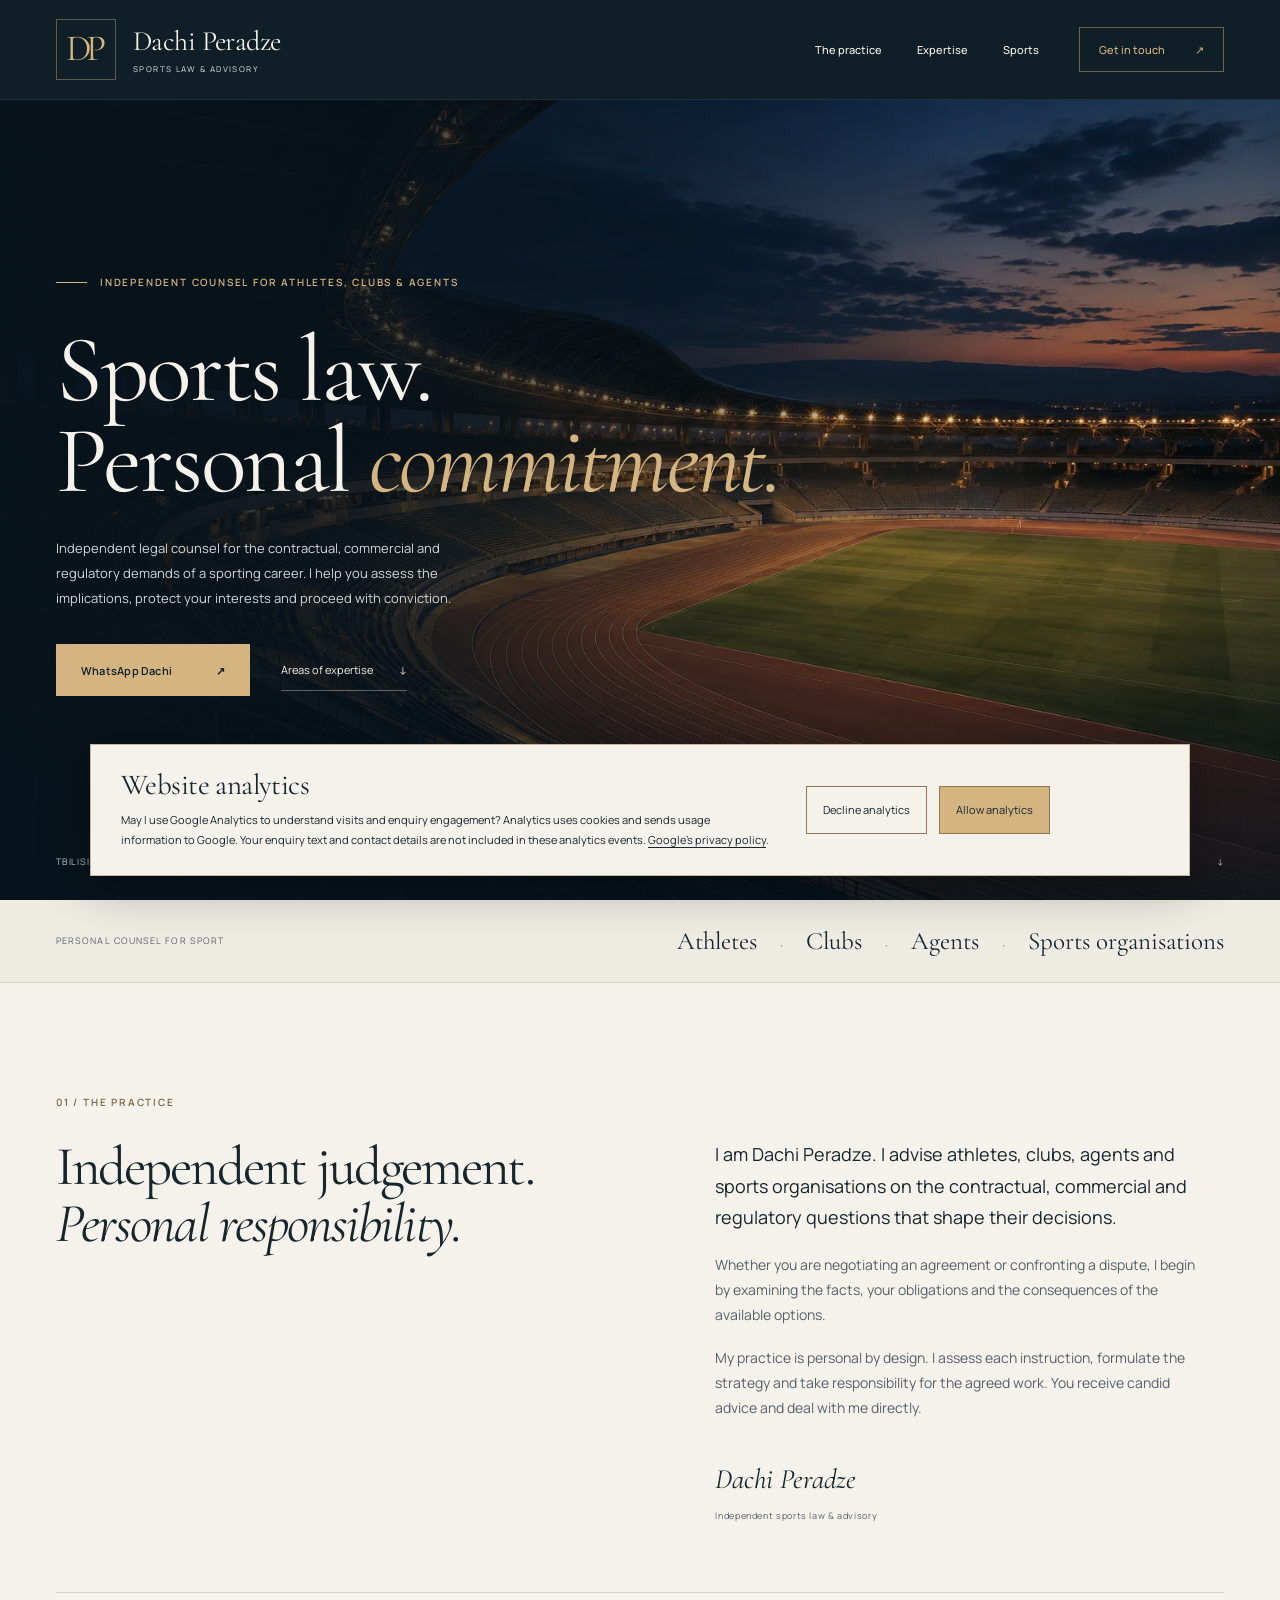
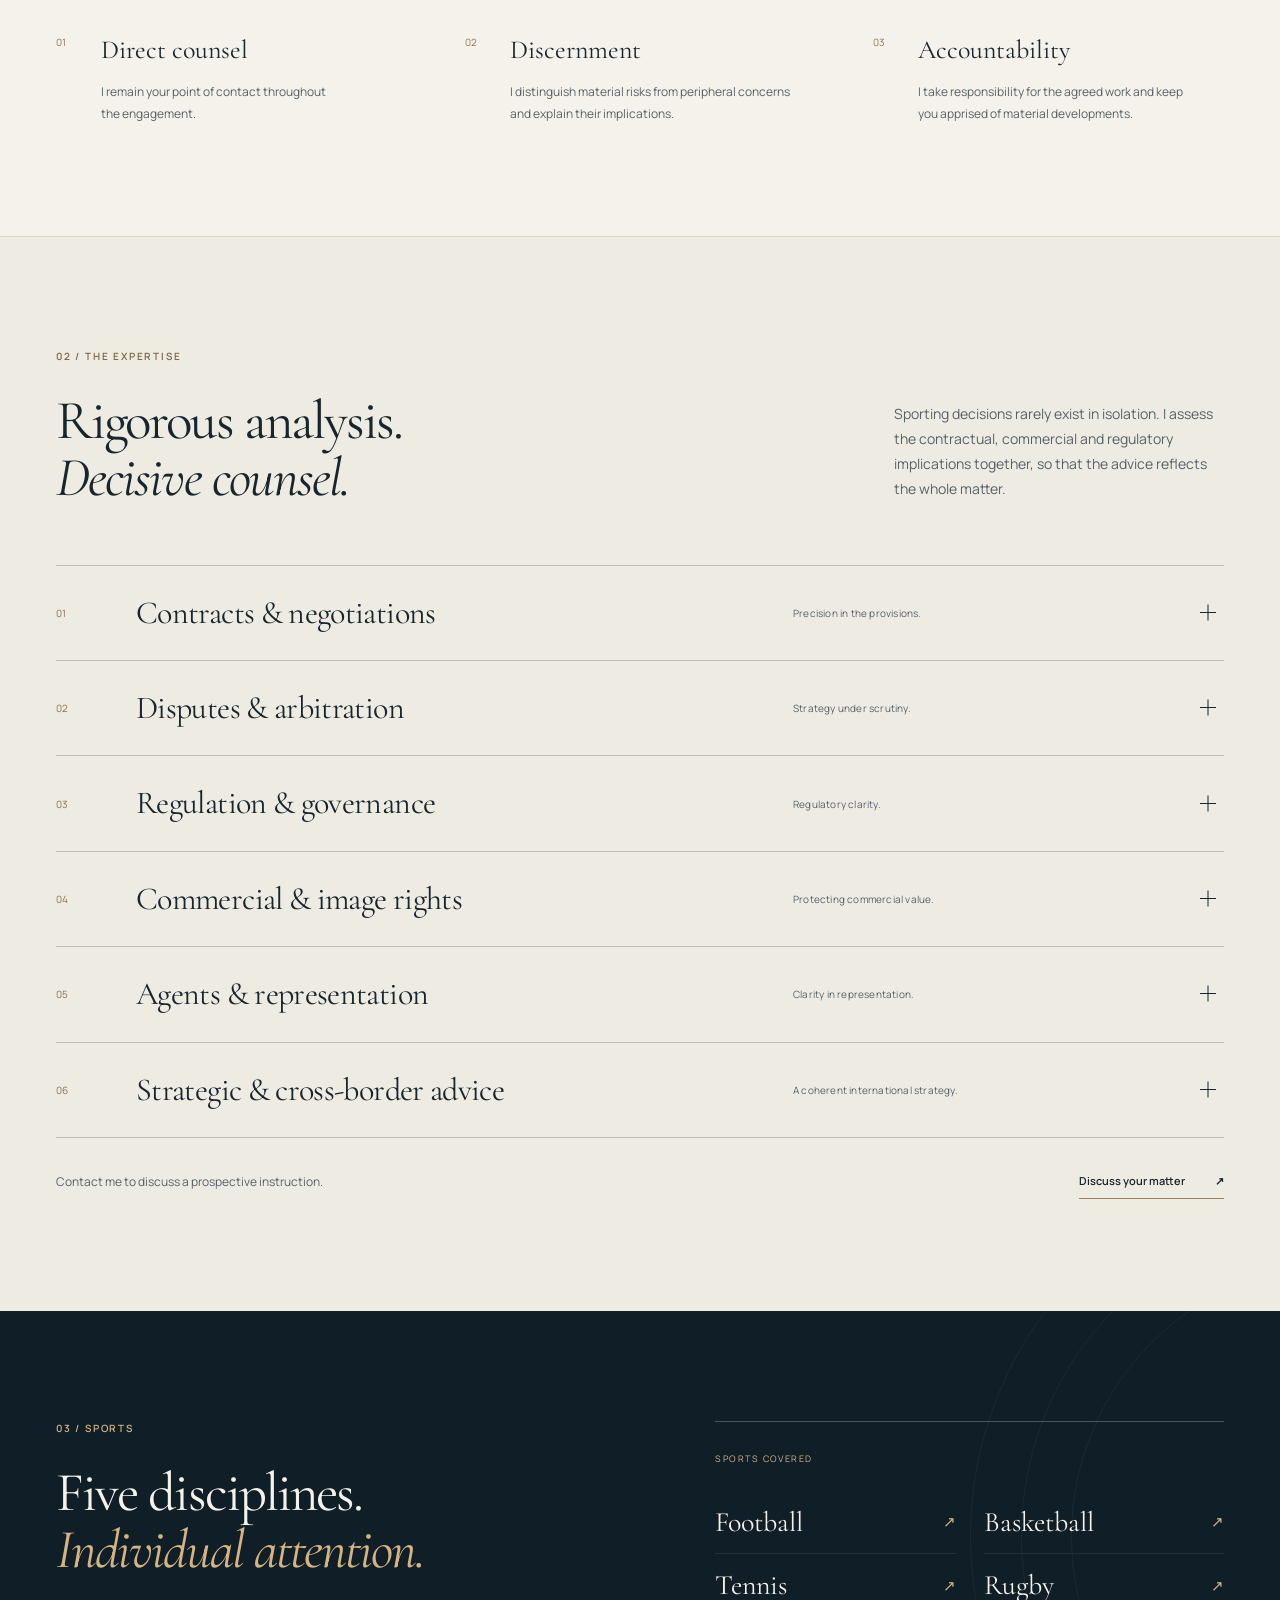
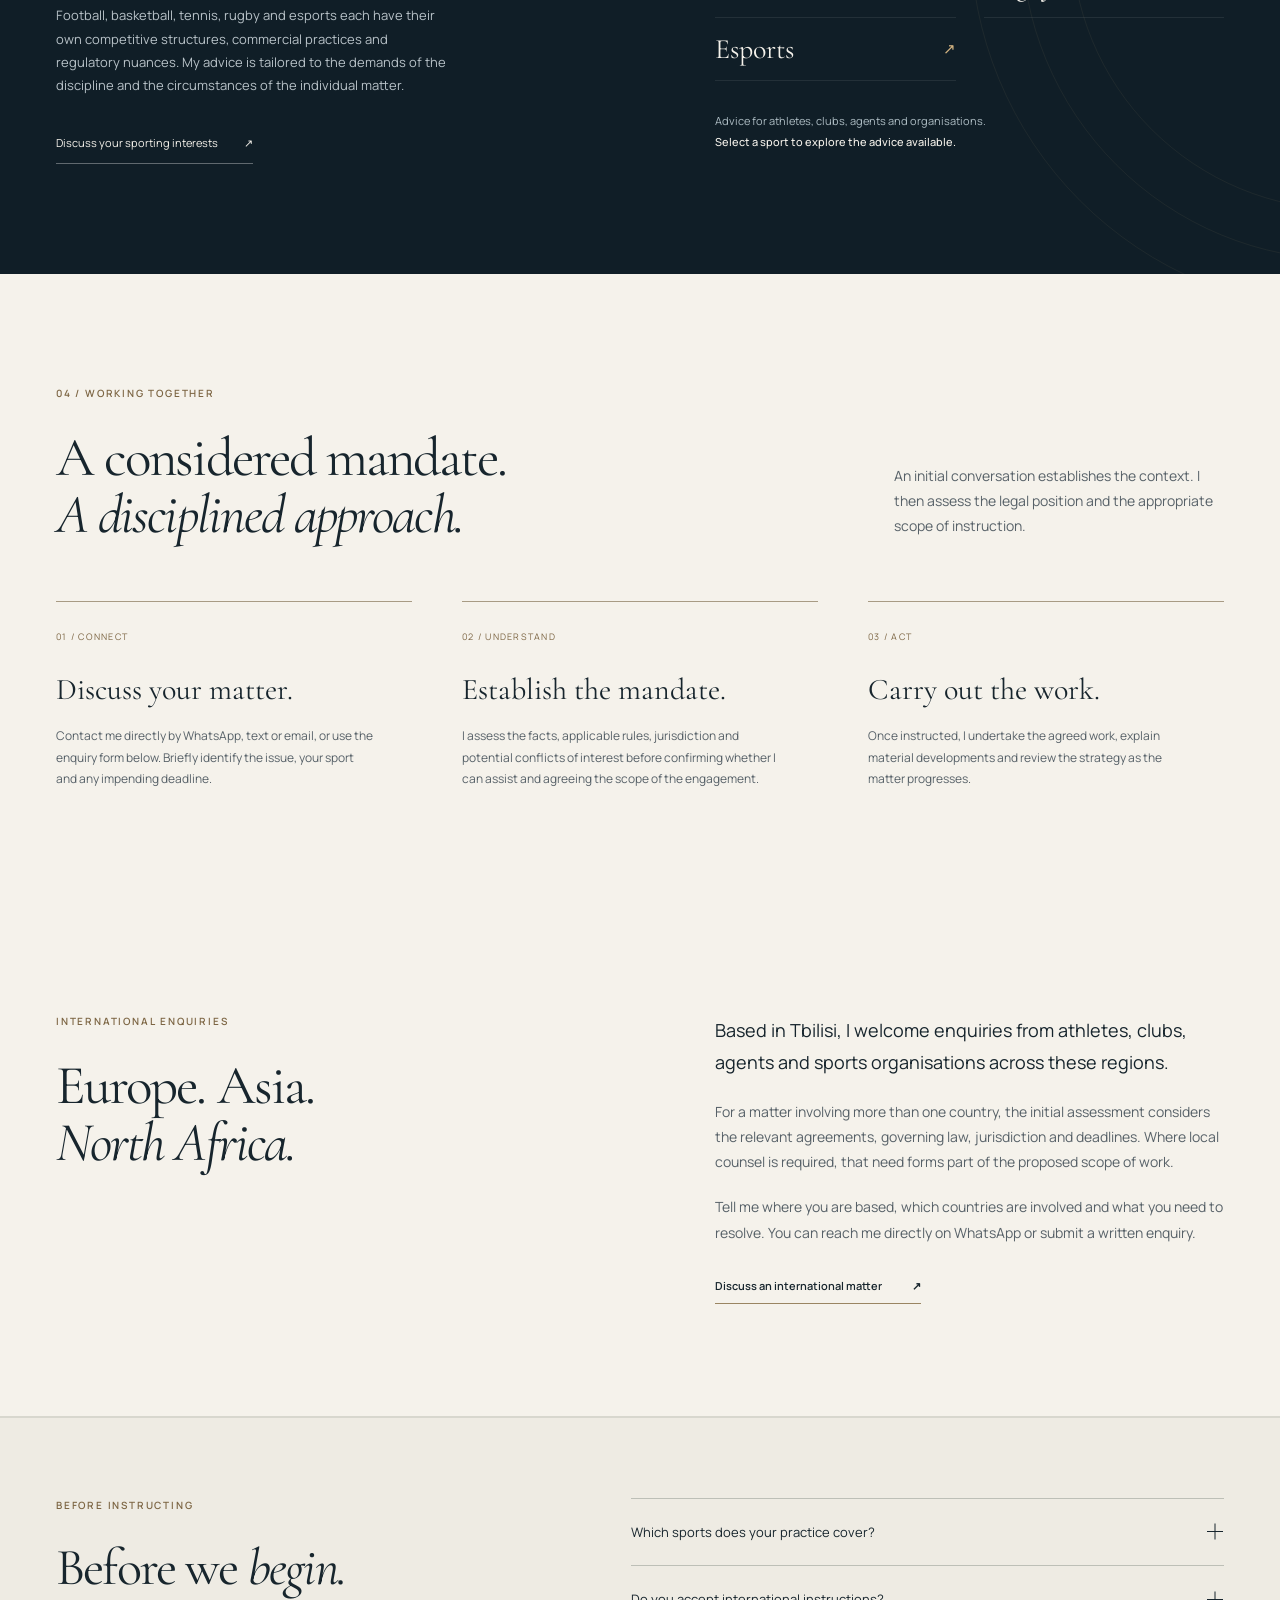
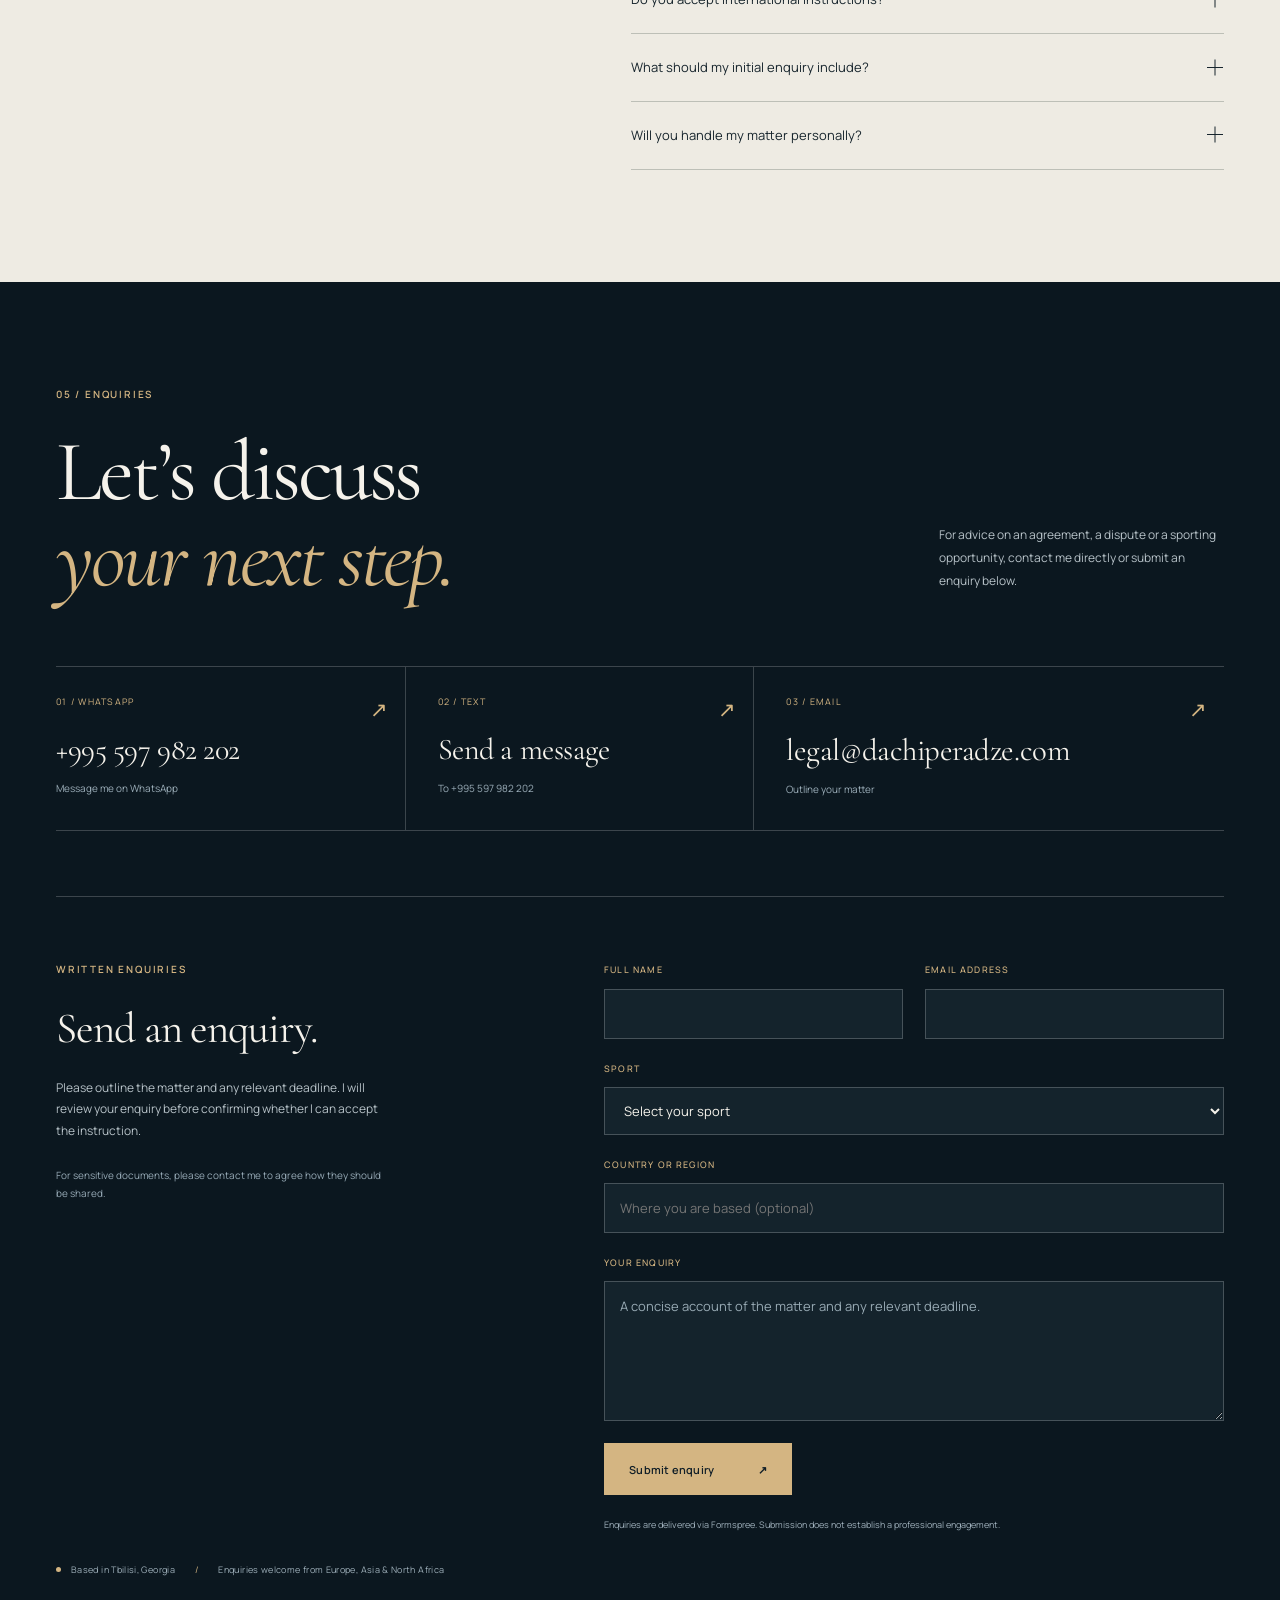
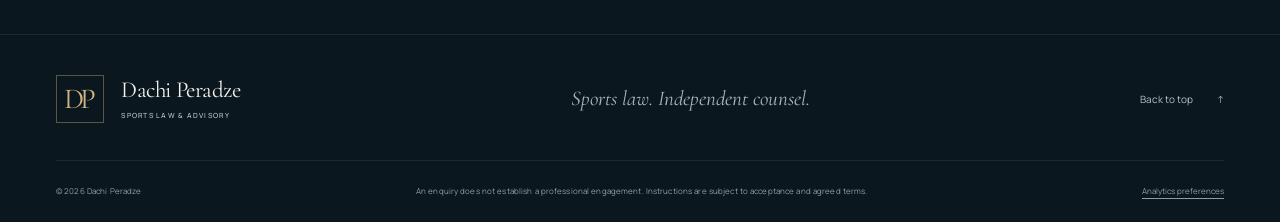
==== commit 6a1a17b1: "Connect GA4 with visitor consent and enquiry engagement events" ====
--- a/index.html
+++ b/index.html
@@ -2,6 +2,7 @@
 <html lang="en">
 <head>
   <meta charset="utf-8">
+  <meta name="ga-measurement-id" content="G-ZNSEDP4N0R">
   <meta name="viewport" content="width=device-width, initial-scale=1">
   <meta name="theme-color" content="#101e27">
   <title>Dachi Peradze | Sports Law, Contracts &amp; Disputes</title>
@@ -24,7 +25,7 @@
   <link rel="preconnect" href="https://fonts.googleapis.com">
   <link rel="preconnect" href="https://fonts.gstatic.com" crossorigin>
   <link href="https://fonts.googleapis.com/css2?family=Cormorant+Garamond:ital,wght@0,400;0,500;0,600;1,400;1,500&family=Manrope:wght@400;500;600;700&display=swap" rel="stylesheet">
-  <link rel="stylesheet" href="legal-services.css?v=20261011-reach">
+  <link rel="stylesheet" href="legal-services.css?v=20261011-analytics">
   <script type="application/ld+json">
 {"@context": "https://schema.org", "@graph": [{"@type": "Person", "@id": "https://dachiperadze.com/#dachi", "name": "Dachi Peradze", "url": "https://dachiperadze.com/", "email": "legal@dachiperadze.com", "telephone": "+995597982202", "address": {"@type": "PostalAddress", "addressLocality": "Tbilisi", "addressCountry": "GE"}}, {"@type": "WebSite", "@id": "https://dachiperadze.com/#website", "name": "Dachi Peradze", "url": "https://dachiperadze.com/", "inLanguage": "en", "publisher": {"@id": "https://dachiperadze.com/#dachi"}}, {"@type": "WebPage", "@id": "https://dachiperadze.com/#webpage", "url": "https://dachiperadze.com/", "name": "Dachi Peradze | Sports Law, Contracts & Disputes", "isPartOf": {"@id": "https://dachiperadze.com/#website"}, "about": {"@id": "https://dachiperadze.com/#dachi"}, "inLanguage": "en"}]}
 </script>
@@ -127,7 +128,8 @@
 </div>
 <div class="contact-location"><span class="location-dot" aria-hidden="true"></span> Based in Tbilisi, Georgia <span class="location-divider">/</span> Enquiries welcome from Europe, Asia &amp; North Africa</div></div></section>
   </main>
-  <footer class="site-footer"><div class="container footer-top"><a class="brand" href="#home" aria-label="Dachi Peradze home"><span class="monogram" aria-hidden="true">DP</span><span class="wordmark">Dachi Peradze<span>Sports law &amp; advisory</span></span></a><p>Sports law. Independent counsel.</p><a class="back-top" href="#home">Back to top <span aria-hidden="true">↑</span></a></div><div class="container footer-bottom"><p>© <span id="year">2026</span> Dachi Peradze</p><p>An enquiry does not establish a professional engagement. Instructions are subject to acceptance and agreed terms.</p></div></footer>
+  <footer class="site-footer"><div class="container footer-top"><a class="brand" href="#home" aria-label="Dachi Peradze home"><span class="monogram" aria-hidden="true">DP</span><span class="wordmark">Dachi Peradze<span>Sports law &amp; advisory</span></span></a><p>Sports law. Independent counsel.</p><a class="back-top" href="#home">Back to top <span aria-hidden="true">↑</span></a></div><div class="container footer-bottom"><p>© <span id="year">2026</span> Dachi Peradze</p><p>An enquiry does not establish a professional engagement. Instructions are subject to acceptance and agreed terms.</p><button type="button" class="analytics-preferences" hidden>Analytics preferences</button></div></footer>
   <script src="legal-services.js?v=20261011" defer></script>
+<script src="analytics.js?v=20261011" defer></script>
 </body>
 </html>
--- a/legal-services.css
+++ b/legal-services.css
@@ -23,3 +23,4 @@
 @media(max-width:1100px){.international-grid{gap:60px}.discipline-hero-grid,.discipline-body-grid,.discipline-enquiry-grid{gap:40px}.discipline-hero h1{font-size:64px}}
 @media(max-width:820px){.international-grid,.discipline-hero-grid,.discipline-body-grid,.discipline-enquiry-grid{grid-template-columns:1fr;gap:35px}.discipline-hero{padding-bottom:65px}.breadcrumbs{margin-bottom:40px}.discipline-hero h1{font-size:70px}.discipline-intro{max-width:600px}.discipline-audience{max-width:600px}.international-copy{max-width:620px}.discipline-enquiry-grid>div>p:not(.eyebrow){max-width:600px}}
 @media(max-width:520px){.discipline-hero h1{font-size:clamp(42px,12.4vw,64px)}.discipline-intro{font-size:13px}.discipline-hero .eyebrow{font-size:8px}.discipline-hero{padding-top:25px;padding-bottom:50px}.breadcrumbs{margin-bottom:32px}.discipline-actions{align-items:flex-start;flex-direction:column;gap:17px}.discipline-matter h3,.enquiry-checklist h3{font-size:28px}.discipline-contact{padding-top:60px}.related-sports{gap:22px 35px}.international-copy .lead{font-size:16px}.international-copy{font-size:12px}}
+.analytics-preferences{font:inherit;color:inherit;background:none;border:0;border-bottom:1px solid currentColor;padding:0;cursor:pointer}.analytics-notice[hidden],.analytics-preferences[hidden]{display:none}.analytics-notice{position:fixed;z-index:50;left:24px;right:24px;bottom:24px;max-width:1100px;margin-inline:auto;background:var(--ivory);color:var(--ink);border:1px solid #c4b79c;box-shadow:0 10px 50px #0005;padding:25px 30px;display:flex;align-items:center;gap:35px}.analytics-notice h2{font-family:var(--serif);font-size:29px;letter-spacing:-.02em;margin-bottom:10px}.analytics-notice p{font-size:11px;line-height:1.8;max-width:650px}.analytics-notice p a{text-decoration:underline;text-underline-offset:3px}.analytics-choices{display:flex;gap:12px;flex-shrink:0}.analytics-choices button{font-size:11px;padding:13px 16px;min-height:44px;border:1px solid #8e7752;background:var(--ivory);color:var(--ink);cursor:pointer}.analytics-choices button:hover{background:var(--paper)}.analytics-choices button[data-choice="granted"]{background:var(--gold)}@media(max-width:820px){.analytics-notice{flex-direction:column;align-items:flex-start;gap:20px;left:16px;right:16px;bottom:16px;padding:22px}.analytics-choices{flex-wrap:wrap}}@media(max-width:360px){.analytics-choices{width:100%;flex-direction:column}.analytics-choices button{width:100%}.analytics-notice{padding:18px}}@media print{.analytics-notice,.analytics-preferences{display:none}}
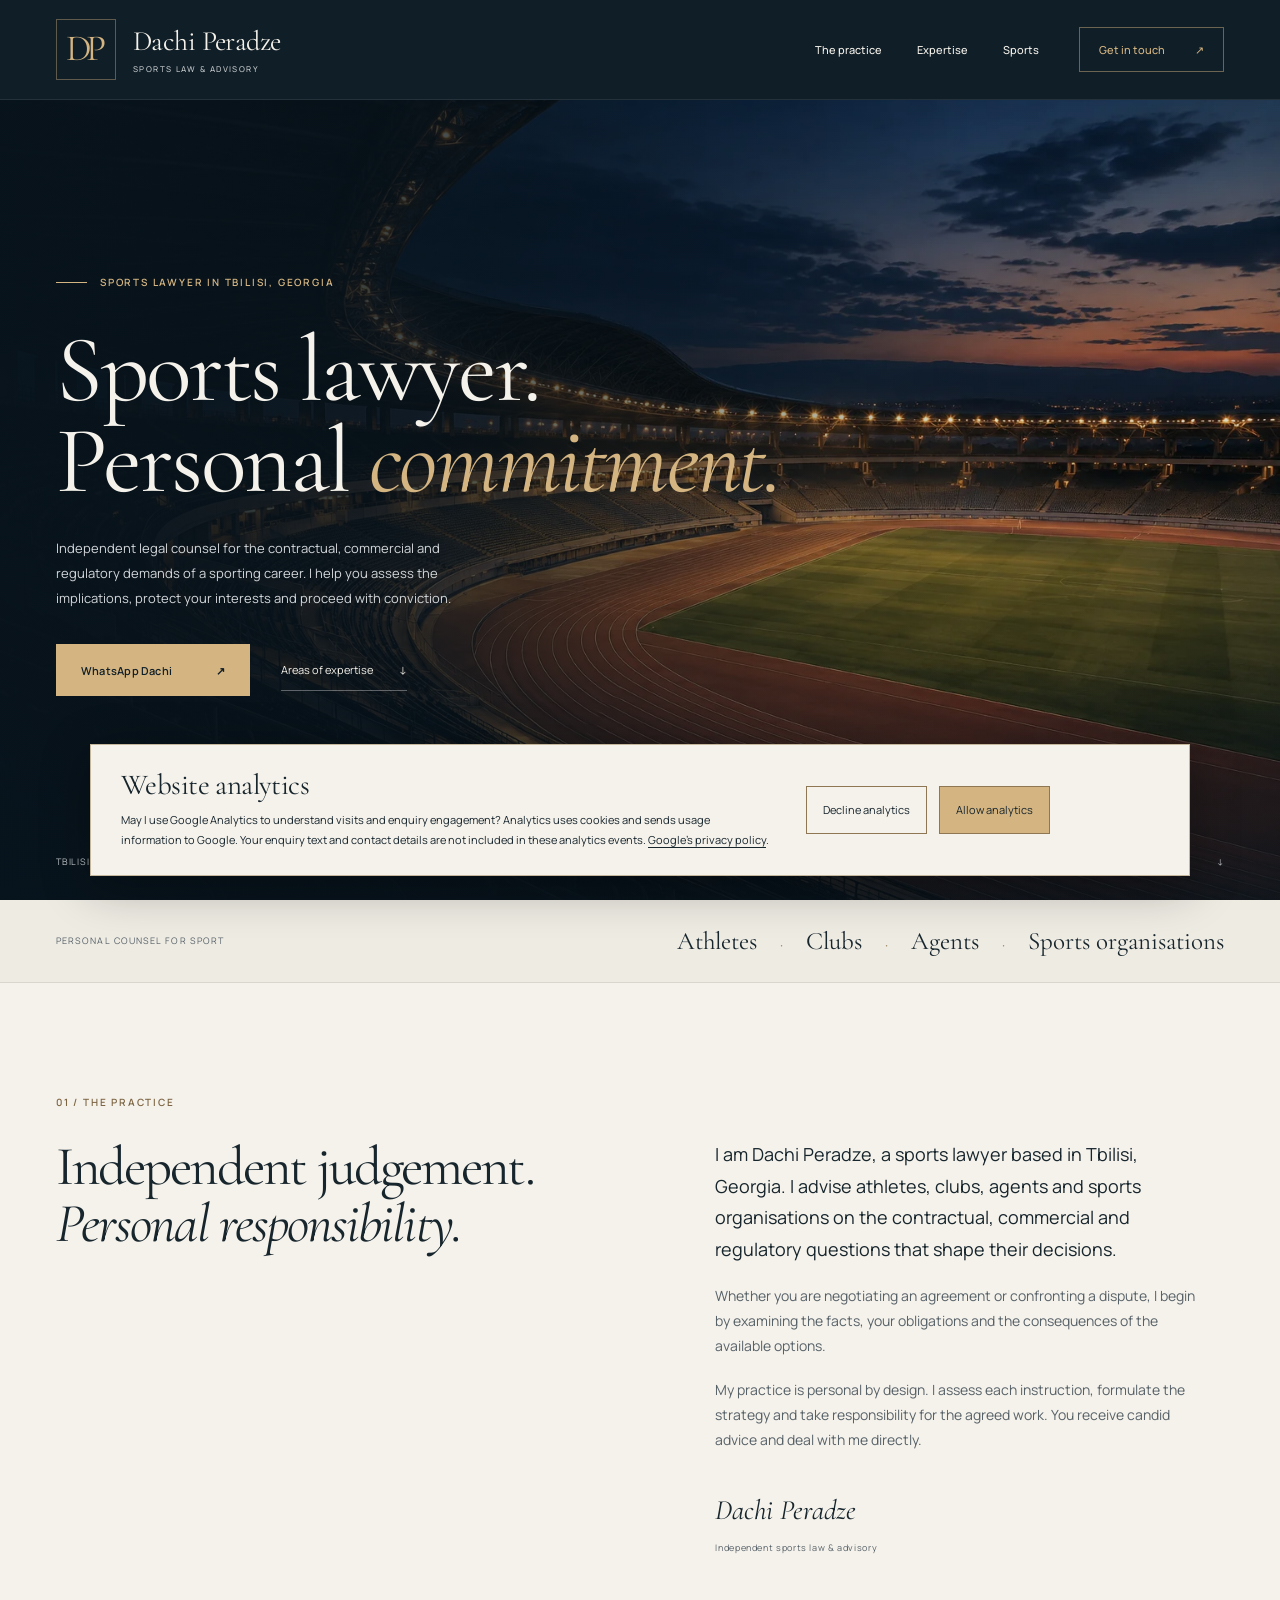
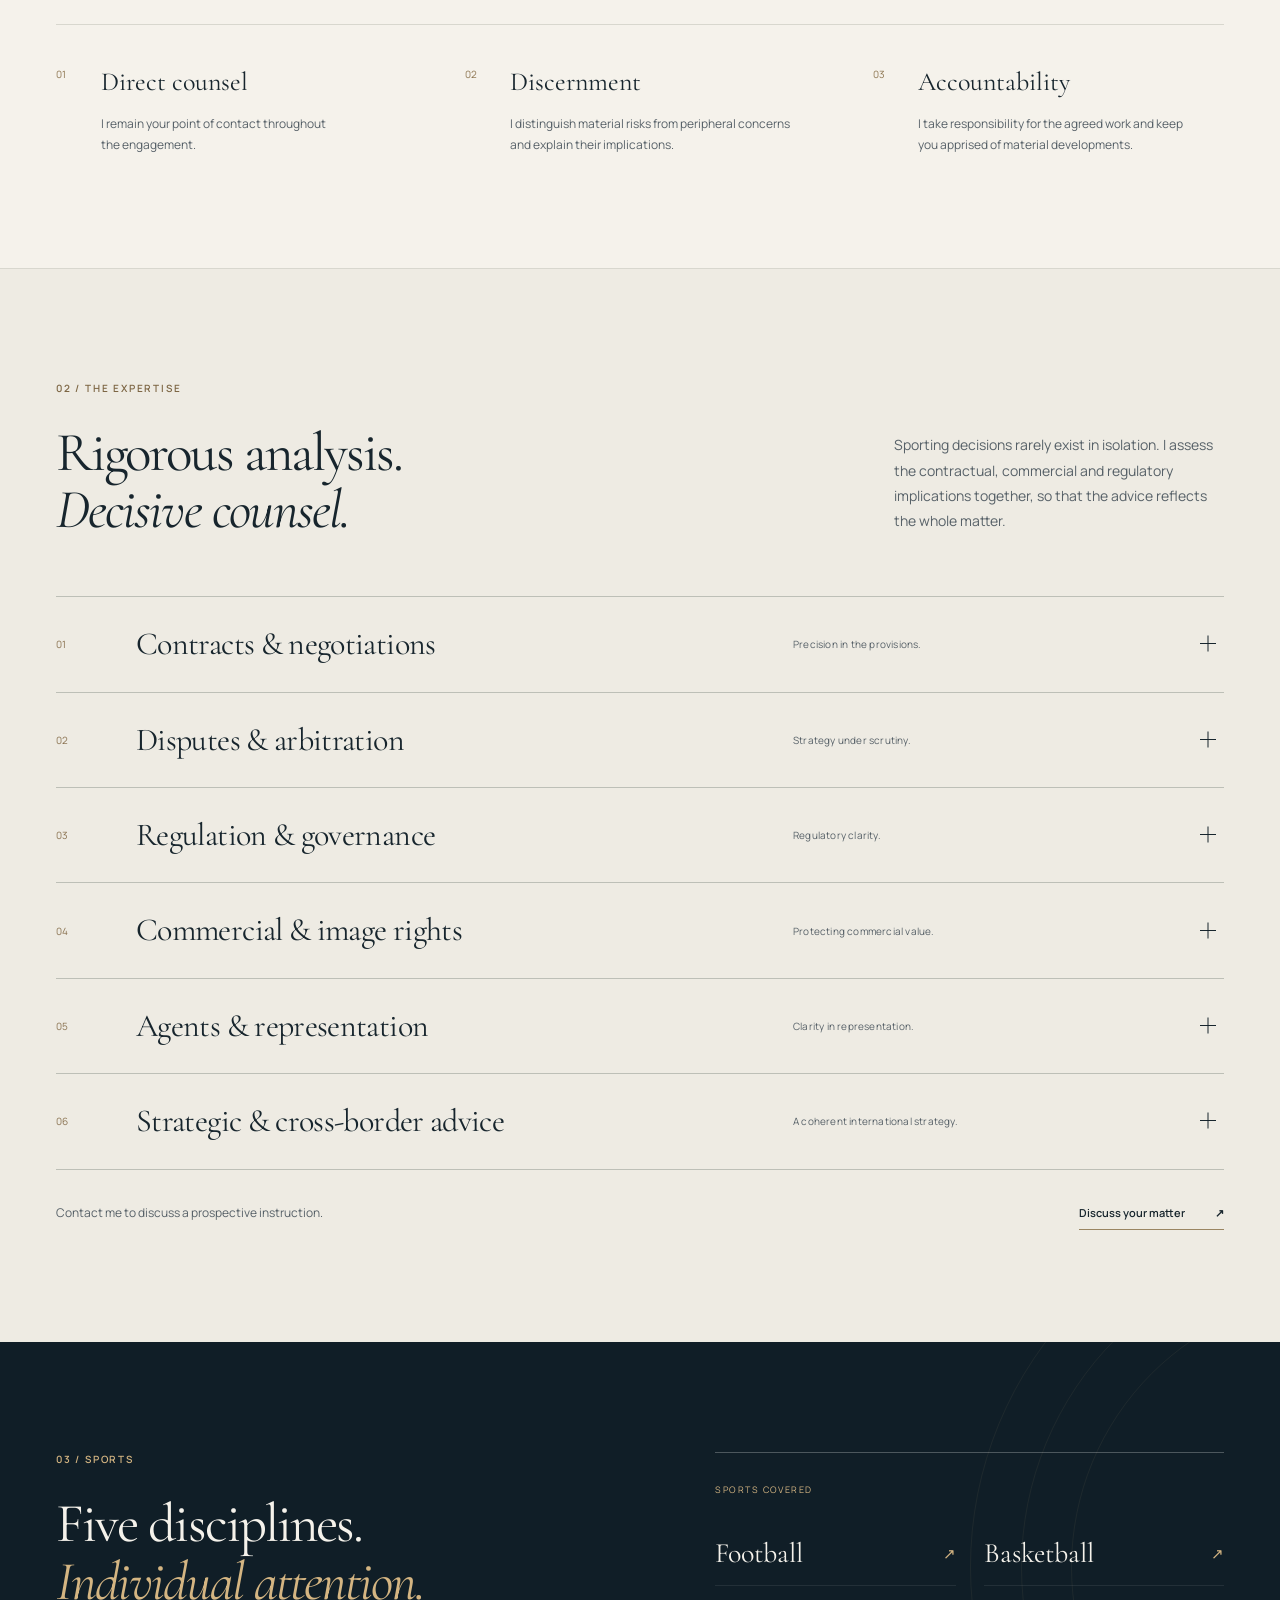
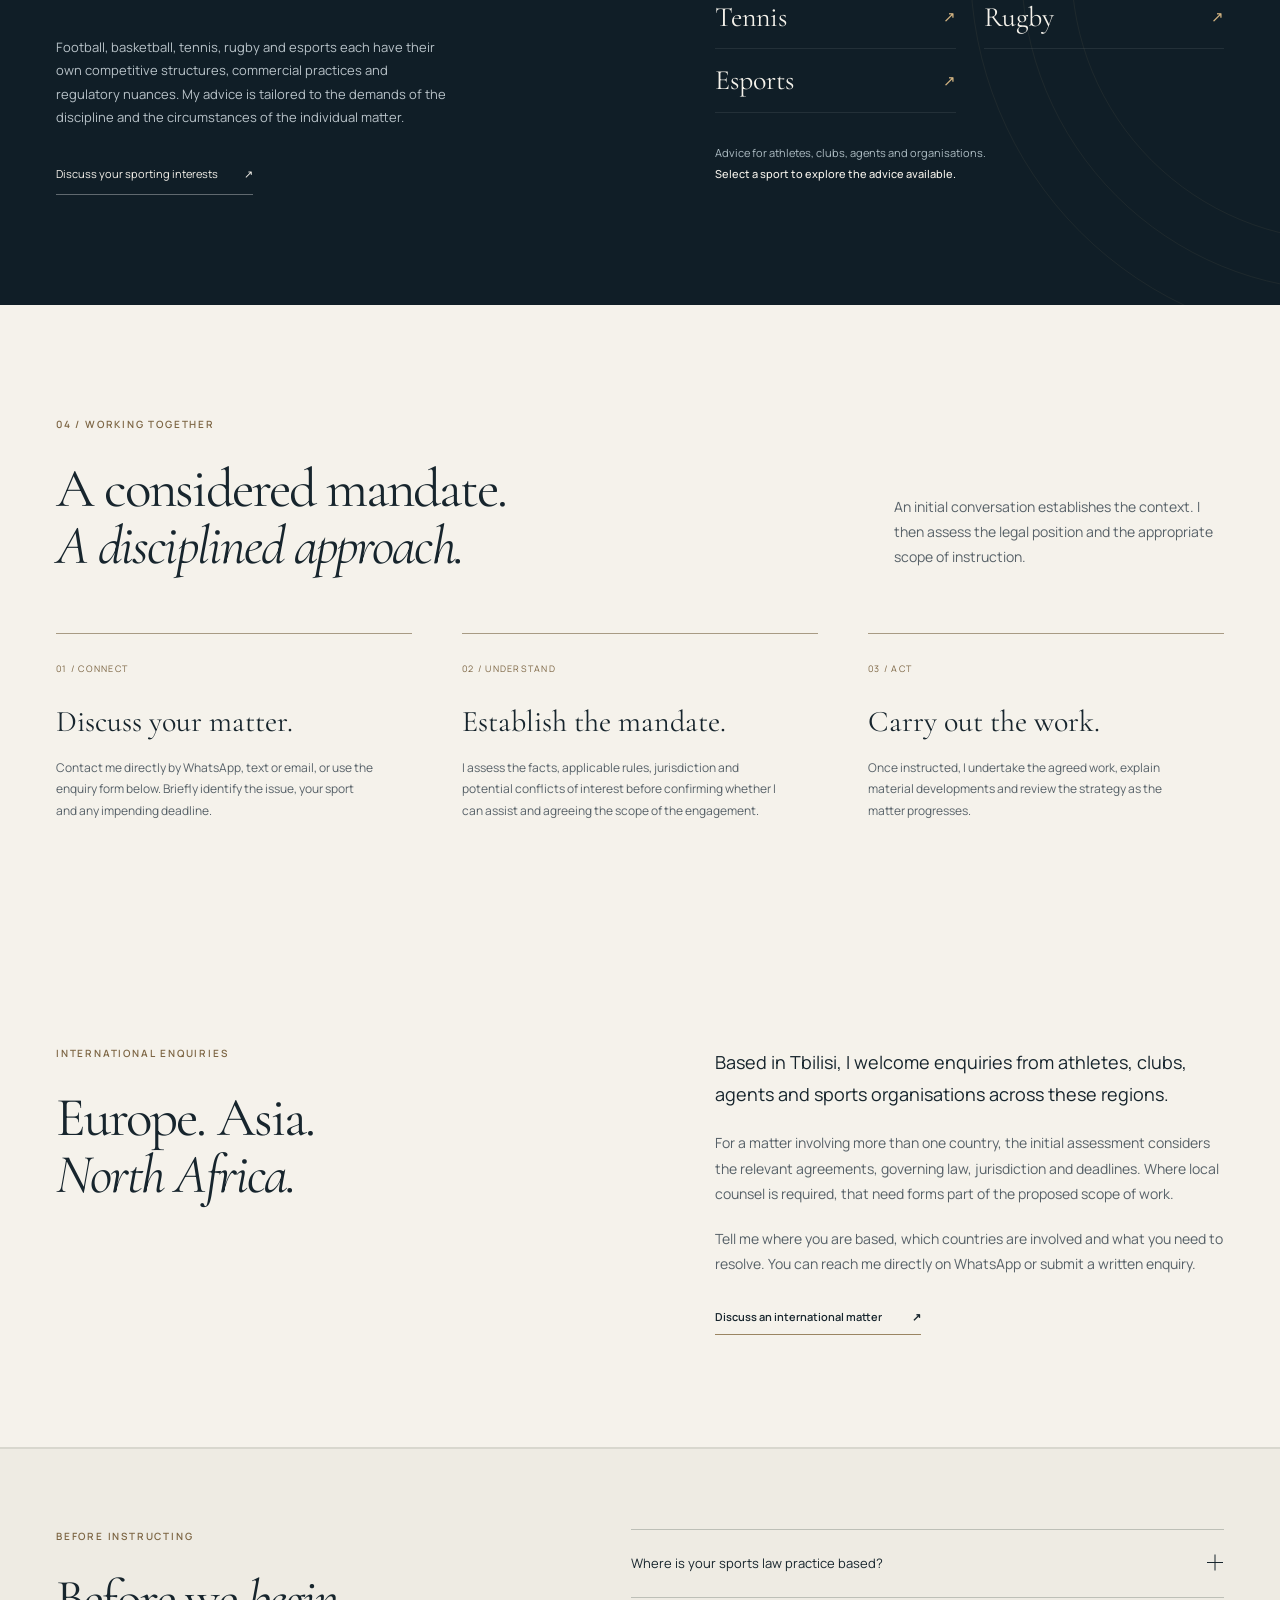
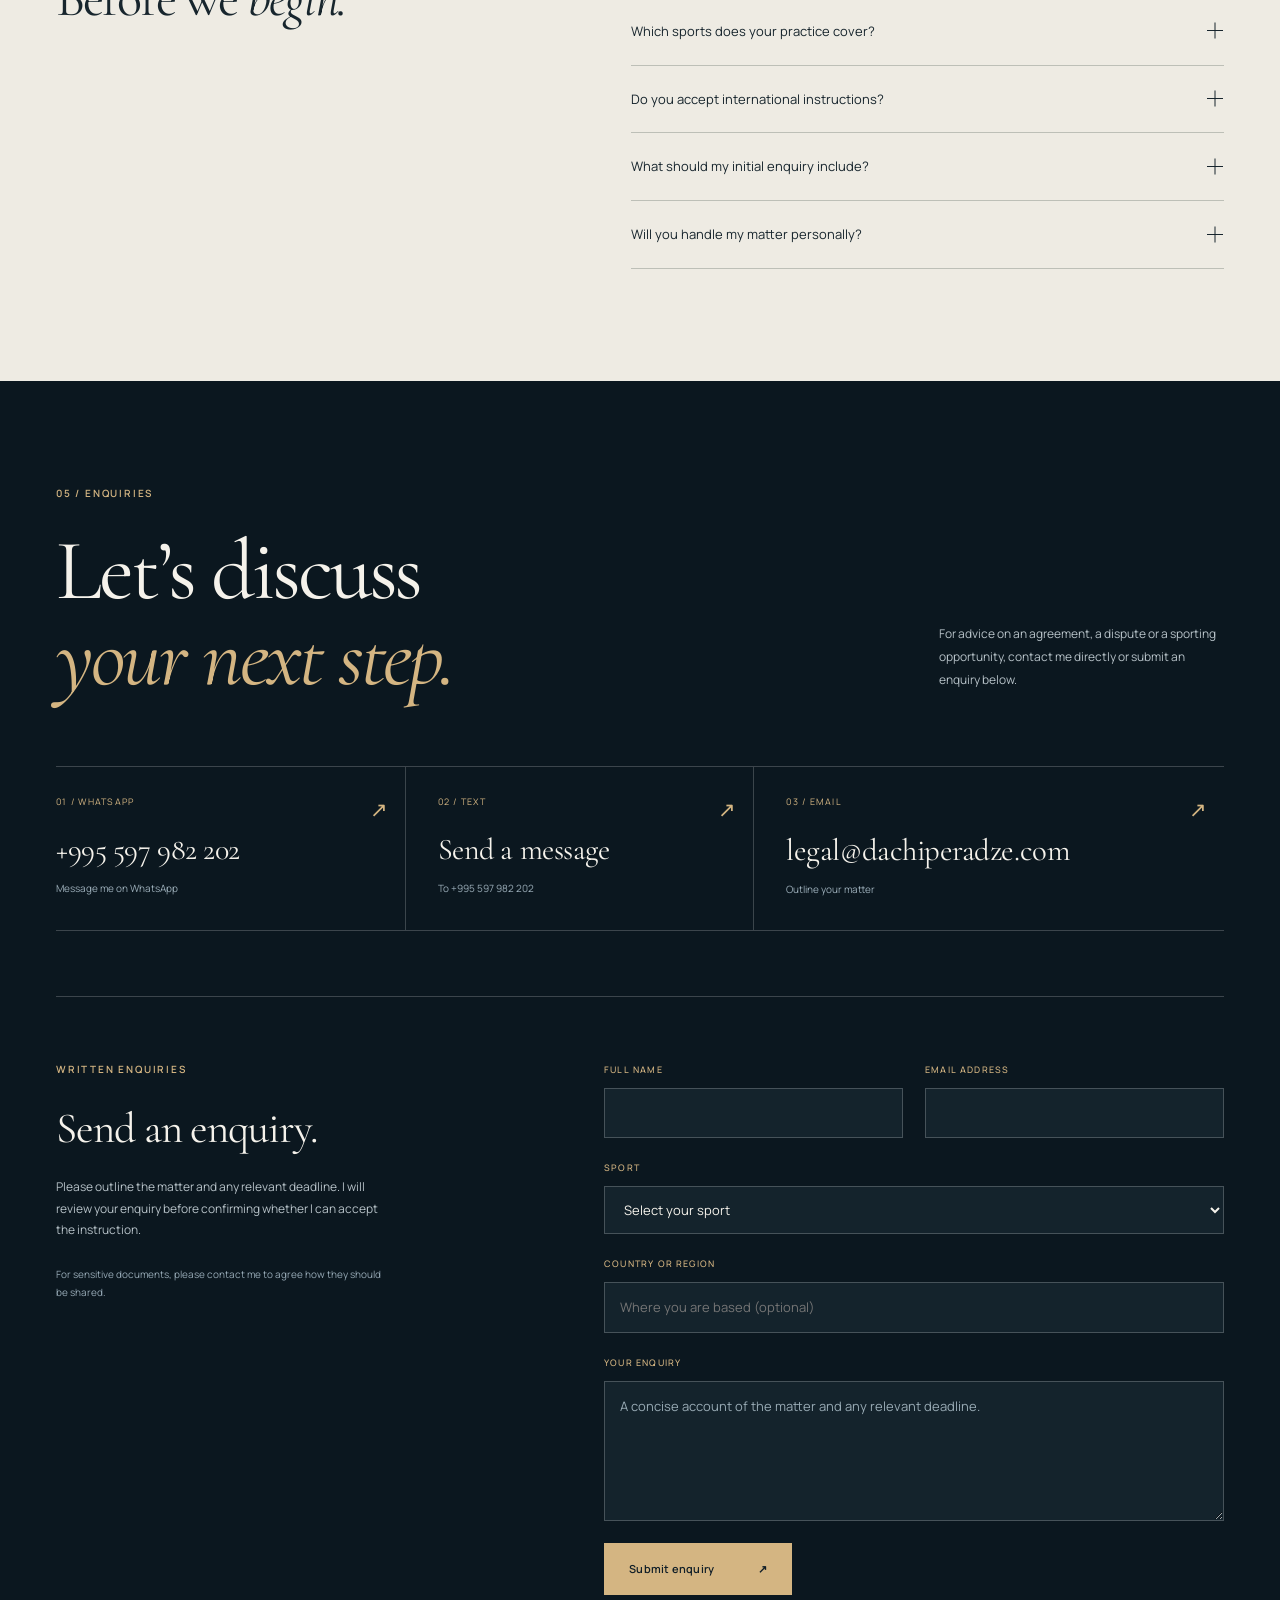
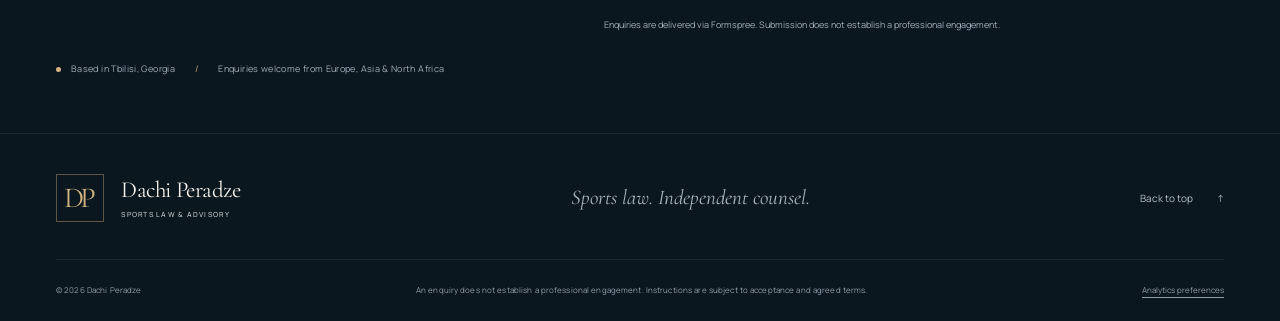
==== commit 81a36687: "Clarify Georgia sports lawyer search relevance and add Search Console verification" ====
--- a/index.html
+++ b/index.html
@@ -2,21 +2,22 @@
 <html lang="en">
 <head>
   <meta charset="utf-8">
+  <meta name="google-site-verification" content="hrz3-7motVy234JCNu0K0PJBHgYlVb81wHcwlxGOom4">
   <meta name="ga-measurement-id" content="G-ZNSEDP4N0R">
   <meta name="viewport" content="width=device-width, initial-scale=1">
   <meta name="theme-color" content="#101e27">
-  <title>Dachi Peradze | Sports Law, Contracts &amp; Disputes</title>
-  <meta name="description" content="Dachi Peradze provides independent legal counsel for football, basketball, tennis, rugby and esports. Contracts, disputes and regulatory advice. Enquiries from Europe, Asia and North Africa welcome.">
+  <title>Dachi Peradze | Sports Lawyer in Tbilisi, Georgia</title>
+  <meta name="description" content="Dachi Peradze, sports lawyer based in Tbilisi, Georgia. Advice for athletes, clubs and agents on contracts, disputes and sporting regulations. International enquiries welcome.">
   <link rel="canonical" href="https://dachiperadze.com/">
   <meta property="og:type" content="website">
-  <meta property="og:title" content="Dachi Peradze | Sports Law, Contracts &amp; Disputes">
-  <meta property="og:description" content="Sports law advice for athletes, clubs and agents. Contracts, disputes and commercial matters. Europe, Asia and North Africa enquiries welcome.">
+  <meta property="og:title" content="Dachi Peradze | Sports Lawyer in Tbilisi, Georgia">
+  <meta property="og:description" content="Sports lawyer in Tbilisi, Georgia. Personal counsel for athletes, clubs and agents on contracts, disputes and commercial matters.">
   <meta property="og:url" content="https://dachiperadze.com/">
   <meta property="og:image" content="https://dachiperadze.com/assets/stadium.jpg">
   <meta property="og:image:alt" content="An illuminated athletics stadium at blue hour">
   <meta property="og:site_name" content="Dachi Peradze">
-  <meta name="twitter:title" content="Dachi Peradze | Sports Law, Contracts &amp; Disputes">
-  <meta name="twitter:description" content="Personal legal counsel for athletes, clubs and agents. Enquiries from Europe, Asia and North Africa welcome.">
+  <meta name="twitter:title" content="Dachi Peradze | Sports Lawyer in Tbilisi, Georgia">
+  <meta name="twitter:description" content="Sports lawyer in Tbilisi, Georgia. Personal legal counsel for athletes, clubs and agents. International enquiries welcome.">
   <meta name="twitter:image" content="https://dachiperadze.com/assets/stadium.jpg">
   <meta name="twitter:image:alt" content="An illuminated athletics stadium at blue hour">
   <meta name="twitter:card" content="summary_large_image">
@@ -27,7 +28,7 @@
   <link href="https://fonts.googleapis.com/css2?family=Cormorant+Garamond:ital,wght@0,400;0,500;0,600;1,400;1,500&family=Manrope:wght@400;500;600;700&display=swap" rel="stylesheet">
   <link rel="stylesheet" href="legal-services.css?v=20261011-analytics">
   <script type="application/ld+json">
-{"@context": "https://schema.org", "@graph": [{"@type": "Person", "@id": "https://dachiperadze.com/#dachi", "name": "Dachi Peradze", "url": "https://dachiperadze.com/", "email": "legal@dachiperadze.com", "telephone": "+995597982202", "address": {"@type": "PostalAddress", "addressLocality": "Tbilisi", "addressCountry": "GE"}}, {"@type": "WebSite", "@id": "https://dachiperadze.com/#website", "name": "Dachi Peradze", "url": "https://dachiperadze.com/", "inLanguage": "en", "publisher": {"@id": "https://dachiperadze.com/#dachi"}}, {"@type": "WebPage", "@id": "https://dachiperadze.com/#webpage", "url": "https://dachiperadze.com/", "name": "Dachi Peradze | Sports Law, Contracts & Disputes", "isPartOf": {"@id": "https://dachiperadze.com/#website"}, "about": {"@id": "https://dachiperadze.com/#dachi"}, "inLanguage": "en"}]}
+{"@context": "https://schema.org", "@graph": [{"@type": "Person", "@id": "https://dachiperadze.com/#dachi", "name": "Dachi Peradze", "url": "https://dachiperadze.com/", "email": "legal@dachiperadze.com", "telephone": "+995597982202", "address": {"@type": "PostalAddress", "addressLocality": "Tbilisi", "addressCountry": "GE"}, "alternateName": "დაჩი ფერაძე", "jobTitle": "Sports lawyer"}, {"@type": "WebSite", "@id": "https://dachiperadze.com/#website", "name": "Dachi Peradze", "url": "https://dachiperadze.com/", "inLanguage": "en", "publisher": {"@id": "https://dachiperadze.com/#dachi"}}, {"@type": "WebPage", "@id": "https://dachiperadze.com/#webpage", "url": "https://dachiperadze.com/", "name": "Dachi Peradze | Sports Lawyer in Tbilisi, Georgia", "isPartOf": {"@id": "https://dachiperadze.com/#website"}, "about": {"@id": "https://dachiperadze.com/#dachi"}, "inLanguage": "en"}]}
 </script>
 </head>
 <body>
@@ -53,8 +54,8 @@
       <div class="hero-shade"></div>
       <div class="container hero-inner">
         <div class="hero-copy">
-          <p class="eyebrow"><span class="gold-line"></span> Independent counsel for athletes, clubs &amp; agents</p>
-          <h1 id="hero-title">Sports law.<br>Personal <em>commitment.</em></h1>
+          <p class="eyebrow"><span class="gold-line"></span> Sports lawyer in Tbilisi, Georgia</p>
+          <h1 id="hero-title">Sports lawyer.<br>Personal <em>commitment.</em></h1>
           <p class="hero-description">Independent legal counsel for the contractual, commercial and regulatory demands of a sporting career. I help you assess the implications, protect your interests and proceed with conviction.</p>
           <div class="hero-actions"><a class="button button-gold" href="https://wa.me/995597982202">WhatsApp Dachi <span aria-hidden="true">↗</span></a><a class="text-link" href="#expertise">Areas of expertise <span aria-hidden="true">↓</span></a></div>
         </div>
@@ -66,7 +67,7 @@
     <section class="section practice-section" id="practice" aria-labelledby="practice-title">
       <div class="container practice-grid">
         <div><p class="eyebrow dark-eyebrow">01 / The practice</p><h2 id="practice-title">Independent judgement.<br><em>Personal responsibility.</em></h2></div>
-        <div class="practice-copy"><p class="lead">I am Dachi Peradze. I advise athletes, clubs, agents and sports organisations on the contractual, commercial and regulatory questions that shape their decisions.</p><p>Whether you are negotiating an agreement or confronting a dispute, I begin by examining the facts, your obligations and the consequences of the available options.</p><p>My practice is personal by design. I assess each instruction, formulate the strategy and take responsibility for the agreed work. You receive candid advice and deal with me directly.</p><div class="signature">Dachi Peradze<span>Independent sports law &amp; advisory</span></div></div>
+        <div class="practice-copy"><p class="lead">I am Dachi Peradze, a sports lawyer based in Tbilisi, Georgia. I advise athletes, clubs, agents and sports organisations on the contractual, commercial and regulatory questions that shape their decisions.</p><p>Whether you are negotiating an agreement or confronting a dispute, I begin by examining the facts, your obligations and the consequences of the available options.</p><p>My practice is personal by design. I assess each instruction, formulate the strategy and take responsibility for the agreed work. You receive candid advice and deal with me directly.</p><div class="signature">Dachi Peradze<span>Independent sports law &amp; advisory</span></div></div>
       </div>
       <div class="container principles"><div><span>01</span><h3>Direct counsel</h3><p>I remain your point of contact throughout the engagement.</p></div><div><span>02</span><h3>Discernment</h3><p>I distinguish material risks from peripheral concerns and explain their implications.</p></div><div><span>03</span><h3>Accountability</h3><p>I take responsibility for the agreed work and keep you apprised of material developments.</p></div></div>
     </section>
@@ -102,7 +103,7 @@
         <div class="international-copy"><p class="lead">Based in Tbilisi, I welcome enquiries from athletes, clubs, agents and sports organisations across these regions.</p><p>For a matter involving more than one country, the initial assessment considers the relevant agreements, governing law, jurisdiction and deadlines. Where local counsel is required, that need forms part of the proposed scope of work.</p><p>Tell me where you are based, which countries are involved and what you need to resolve. You can reach me directly on WhatsApp or submit a written enquiry.</p><a class="inline-link" href="#enquiry">Discuss an international matter <span aria-hidden="true">↗</span></a></div>
       </div>
     </section>
-    <section class="section faq-section" aria-labelledby="faq-title"><div class="container faq-grid"><div><p class="eyebrow dark-eyebrow">Before instructing</p><h2 id="faq-title">Before we <em>begin.</em></h2></div><div class="faq-list"><details><summary>Which sports does your practice cover?<span class="expand-icon" aria-hidden="true"></span></summary><p>I advise on matters arising in football, basketball, tennis, rugby and esports. Each instruction is assessed in light of the relevant sporting rules, jurisdiction and circumstances.</p></details><details><summary>Do you accept international instructions?<span class="expand-icon" aria-hidden="true"></span></summary><p>I am based in Tbilisi, Georgia, and welcome international enquiries. Before accepting an instruction, I consider jurisdiction, the appropriate forum and whether local counsel or another specialist is required.</p></details><details><summary>What should my initial enquiry include?<span class="expand-icon" aria-hidden="true"></span></summary><p>Please provide your name, sport, a concise account of the issue and any relevant deadline. Arrangements for sharing documents can be agreed following our initial discussion.</p></details><details><summary>Will you handle my matter personally?<span class="expand-icon" aria-hidden="true"></span></summary><p>Yes. I remain your direct point of contact throughout the engagement. Work begins once I have accepted the instruction and we have agreed the terms.</p></details></div></div></section>
+    <section class="section faq-section" aria-labelledby="faq-title"><div class="container faq-grid"><div><p class="eyebrow dark-eyebrow">Before instructing</p><h2 id="faq-title">Before we <em>begin.</em></h2></div><div class="faq-list"><details><summary>Where is your sports law practice based?<span class="expand-icon" aria-hidden="true"></span></summary><p>I am based in Tbilisi, Georgia. I advise athletes, clubs, agents and sports organisations on contracts, disputes and sporting regulations, and welcome both Georgian and international enquiries. You can contact me directly on WhatsApp, by text or by email.</p></details><details><summary>Which sports does your practice cover?<span class="expand-icon" aria-hidden="true"></span></summary><p>I advise on matters arising in football, basketball, tennis, rugby and esports. Each instruction is assessed in light of the relevant sporting rules, jurisdiction and circumstances.</p></details><details><summary>Do you accept international instructions?<span class="expand-icon" aria-hidden="true"></span></summary><p>I am based in Tbilisi, Georgia, and welcome international enquiries. Before accepting an instruction, I consider jurisdiction, the appropriate forum and whether local counsel or another specialist is required.</p></details><details><summary>What should my initial enquiry include?<span class="expand-icon" aria-hidden="true"></span></summary><p>Please provide your name, sport, a concise account of the issue and any relevant deadline. Arrangements for sharing documents can be agreed following our initial discussion.</p></details><details><summary>Will you handle my matter personally?<span class="expand-icon" aria-hidden="true"></span></summary><p>Yes. I remain your direct point of contact throughout the engagement. Work begins once I have accepted the instruction and we have agreed the terms.</p></details></div></div></section>
 
     <section class="contact-section" id="contact" aria-labelledby="contact-title"><div class="container"><div class="contact-heading"><div><p class="eyebrow">05 / Enquiries</p><h2 id="contact-title">Let’s discuss<br><em>your next step.</em></h2></div><p>For advice on an agreement, a dispute or a sporting opportunity, contact me directly or submit an enquiry below.</p></div><div class="contact-links"><a href="https://wa.me/995597982202"><span class="contact-label">01 / WhatsApp</span><span class="contact-value">+995 597 982 202</span><span class="contact-hint">Message me on WhatsApp</span><span class="contact-arrow" aria-hidden="true">↗</span></a><a href="sms:+995597982202"><span class="contact-label">02 / Text</span><span class="contact-value">Send a message</span><span class="contact-hint">To +995 597 982 202</span><span class="contact-arrow" aria-hidden="true">↗</span></a><a href="mailto:legal@dachiperadze.com"><span class="contact-label">03 / Email</span><span class="contact-value email-value">legal@dachiperadze.com</span><span class="contact-hint">Outline your matter</span><span class="contact-arrow" aria-hidden="true">↗</span></a></div>
 <div class="enquiry-grid" id="enquiry">
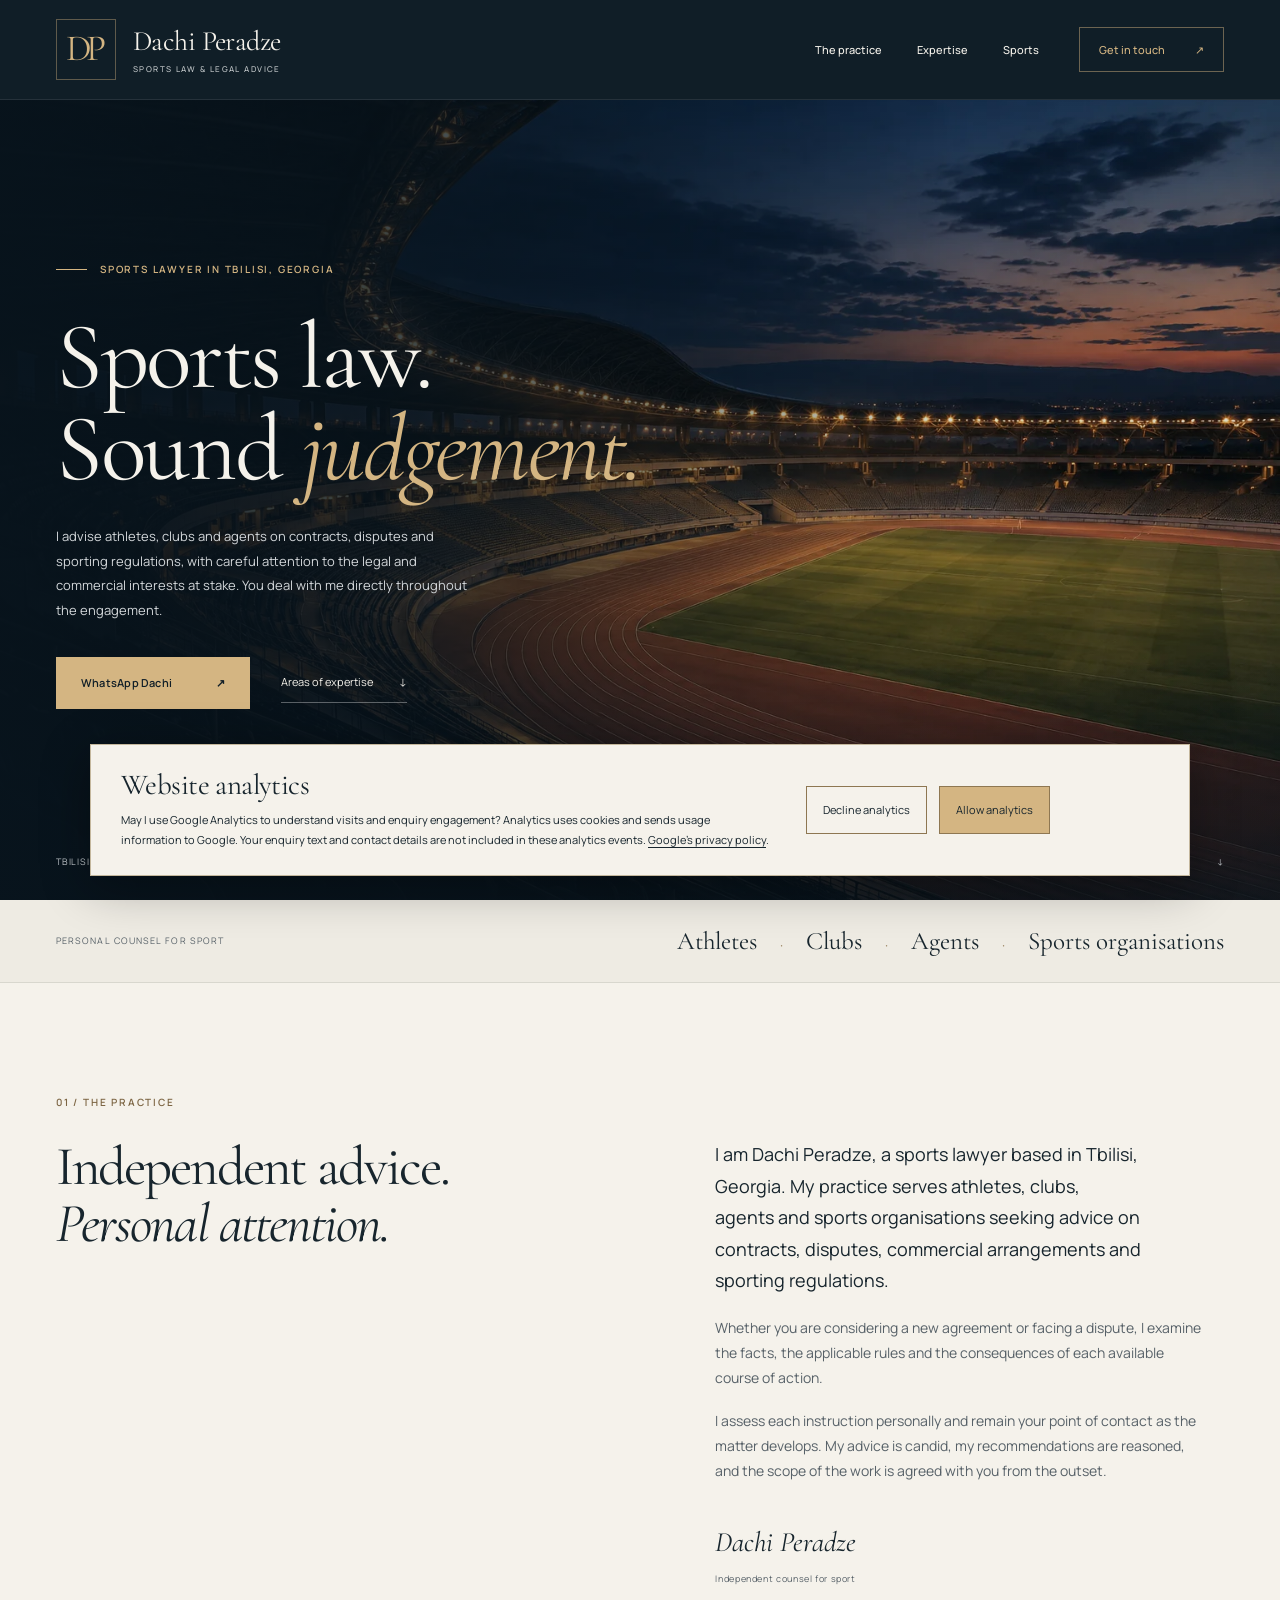
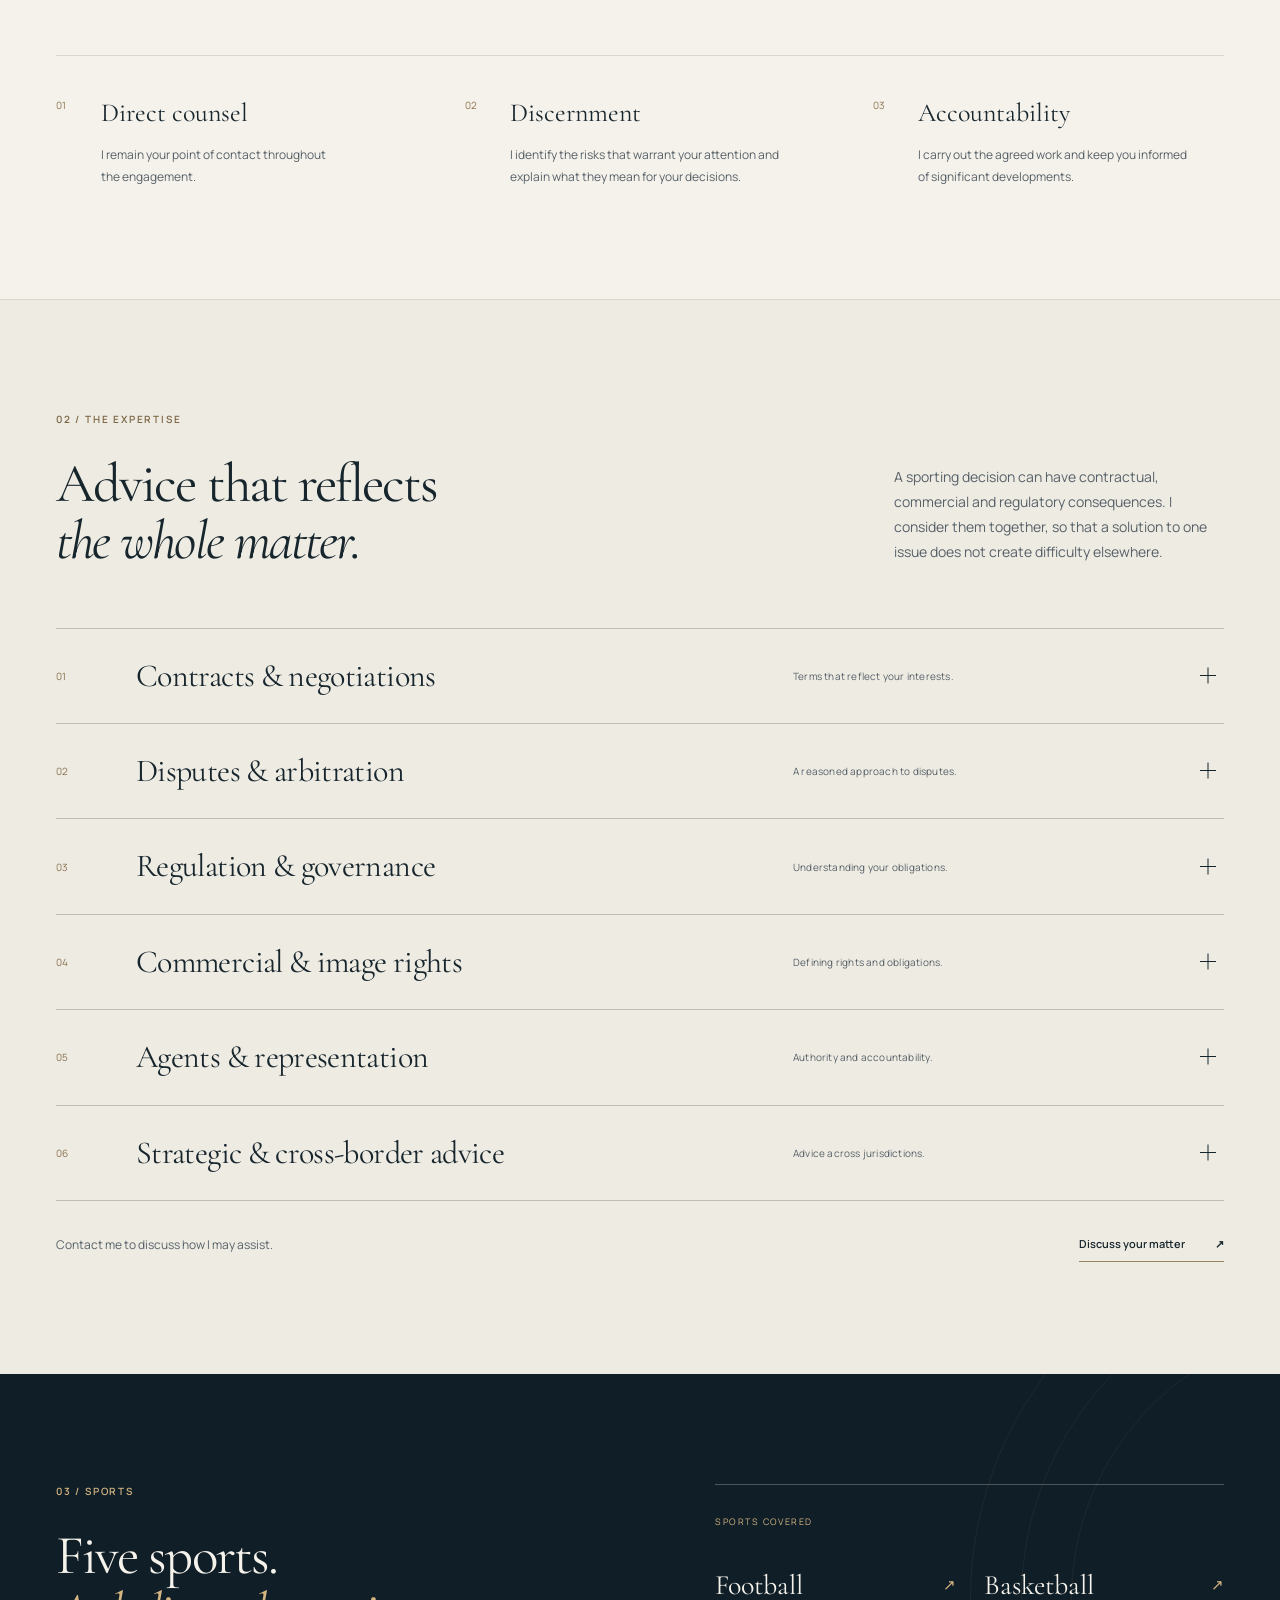
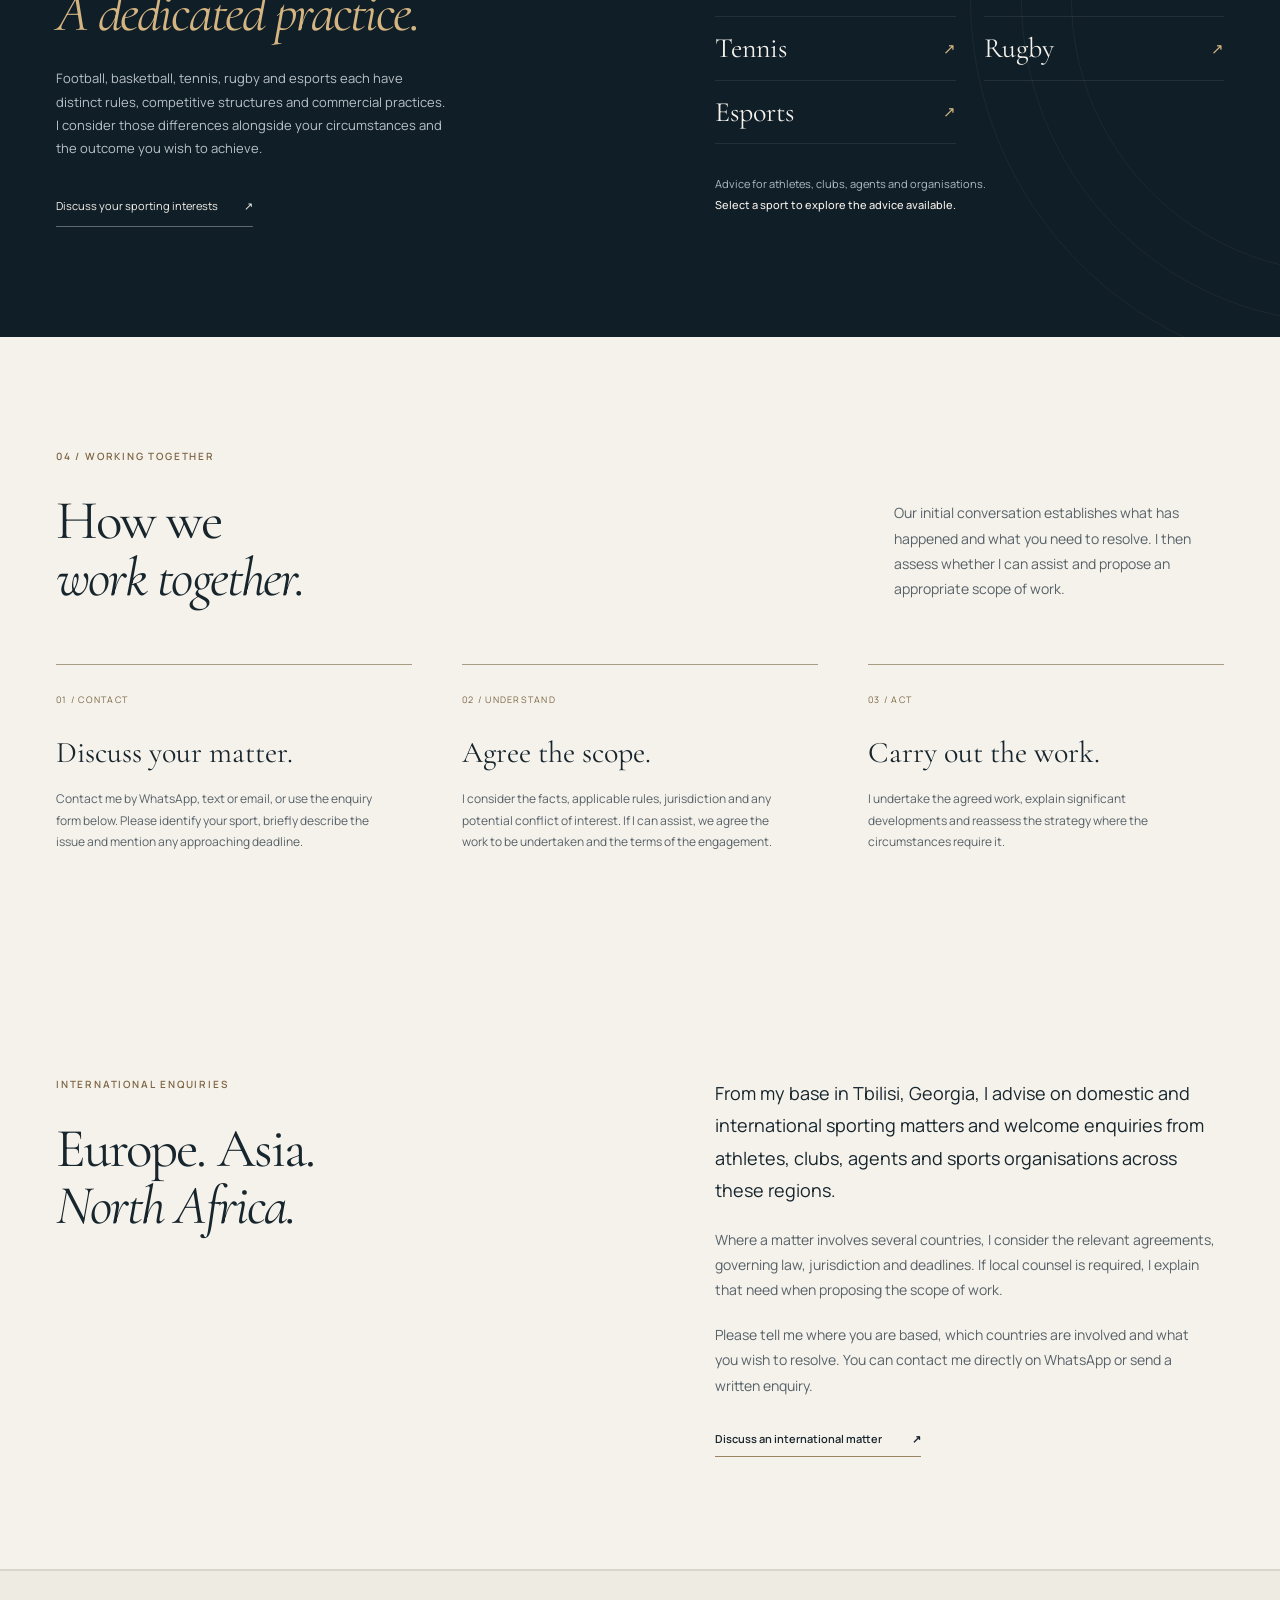
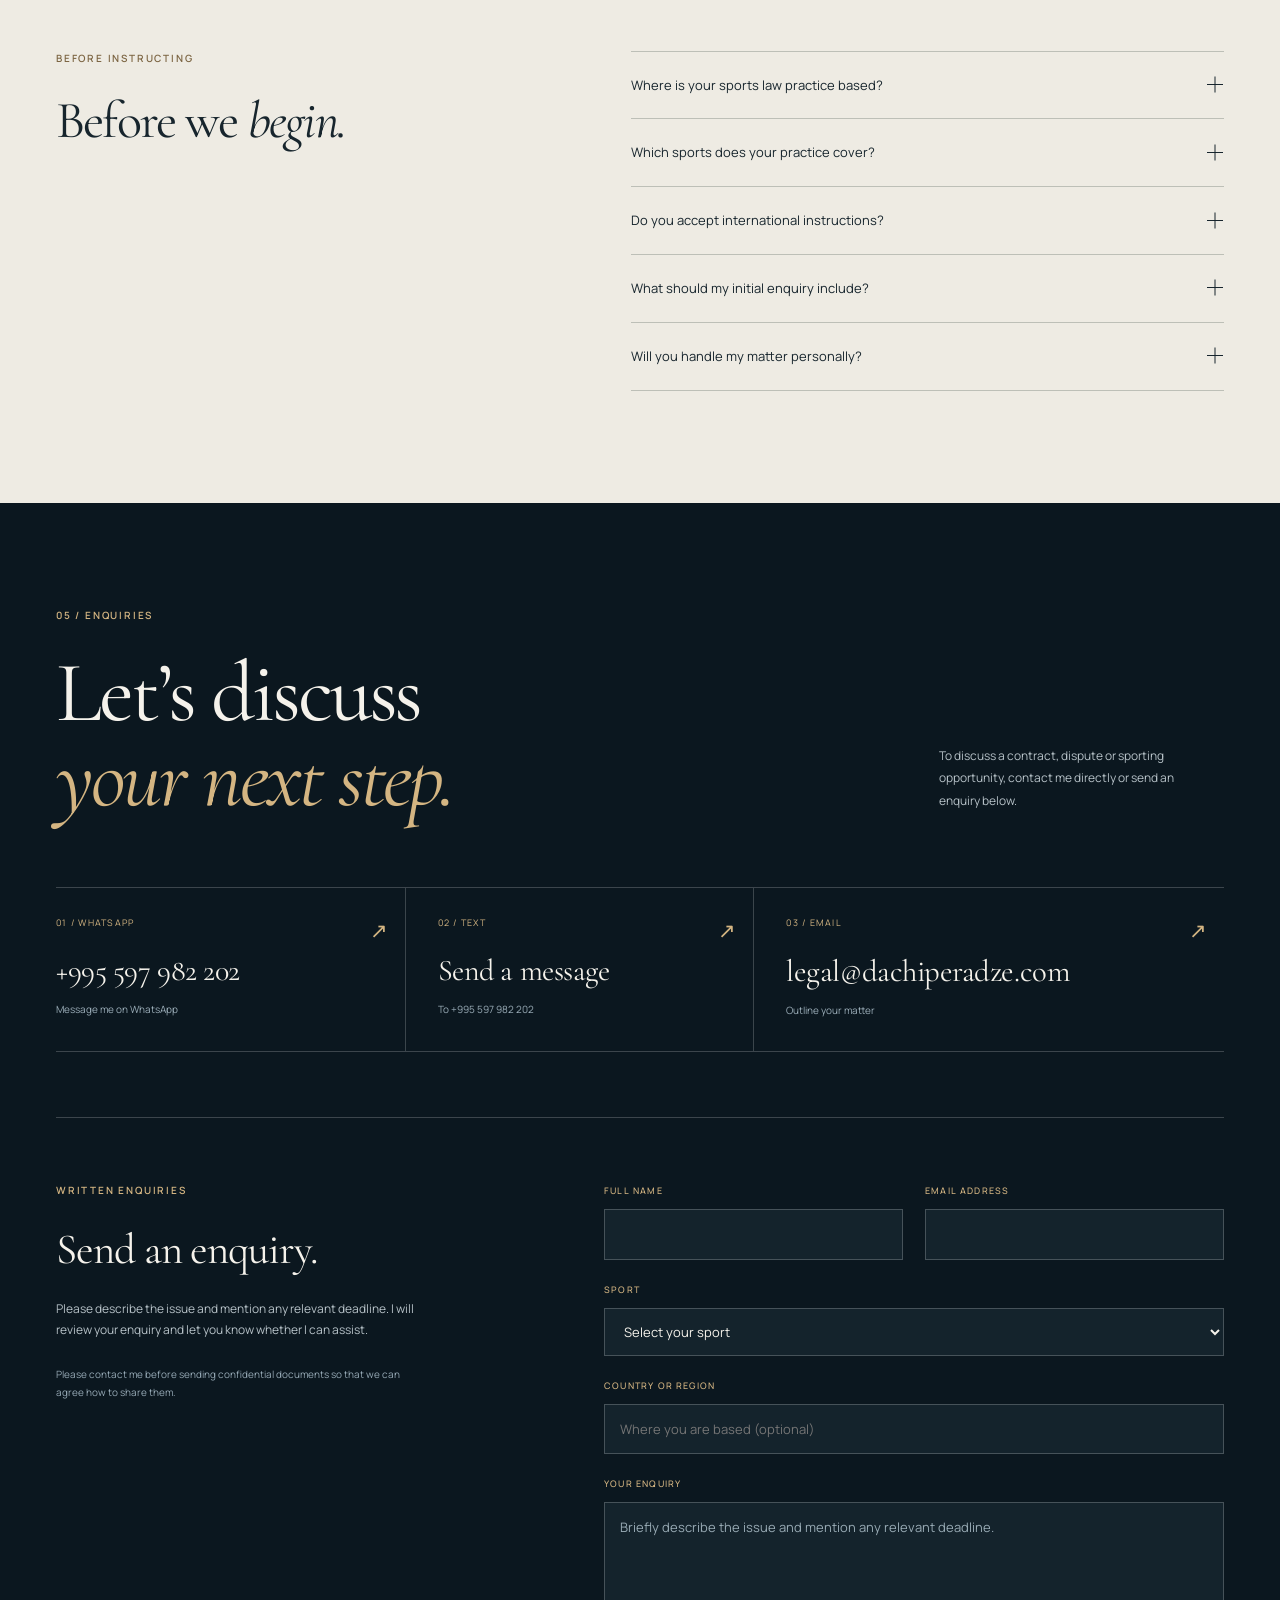
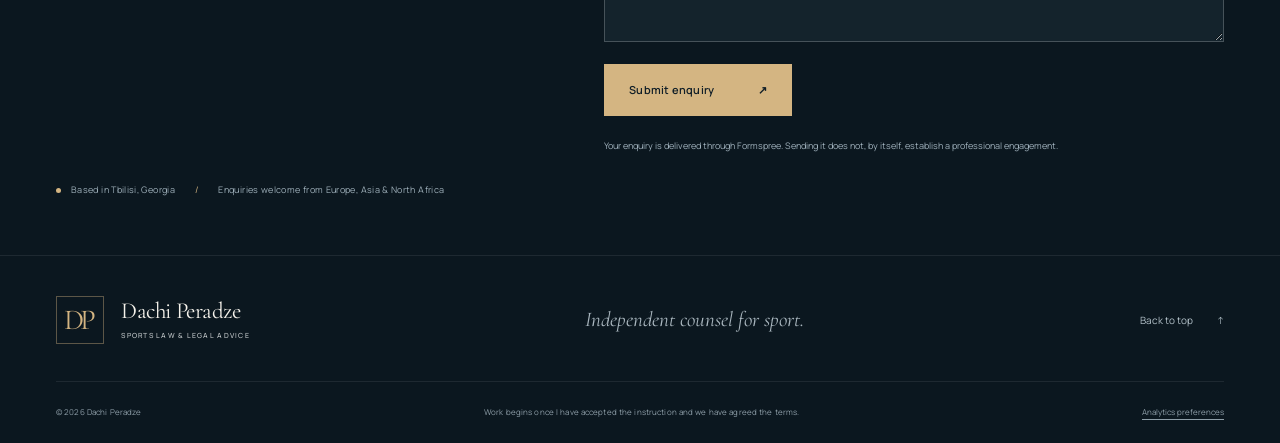
==== commit 7b5d1d14: "Refine phrasing and grammar throughout the sports law website" ====
--- a/index.html
+++ b/index.html
@@ -37,7 +37,7 @@
     <div class="container header-inner">
       <a class="brand" href="#home" aria-label="Dachi Peradze home">
         <span class="monogram" aria-hidden="true">DP</span>
-        <span class="wordmark">Dachi Peradze<span>Sports law &amp; advisory</span></span>
+        <span class="wordmark">Dachi Peradze<span>Sports law &amp; legal advice</span></span>
       </a>
       <button class="menu-toggle" type="button" aria-expanded="false" aria-controls="primary-nav"><span class="menu-label">Menu</span><span class="menu-lines" aria-hidden="true"></span></button>
       <nav id="primary-nav" class="primary-nav" aria-label="Main navigation">
@@ -55,8 +55,8 @@
       <div class="container hero-inner">
         <div class="hero-copy">
           <p class="eyebrow"><span class="gold-line"></span> Sports lawyer in Tbilisi, Georgia</p>
-          <h1 id="hero-title">Sports lawyer.<br>Personal <em>commitment.</em></h1>
-          <p class="hero-description">Independent legal counsel for the contractual, commercial and regulatory demands of a sporting career. I help you assess the implications, protect your interests and proceed with conviction.</p>
+          <h1 id="hero-title">Sports law.<br>Sound <em>judgement.</em></h1>
+          <p class="hero-description">I advise athletes, clubs and agents on contracts, disputes and sporting regulations, with careful attention to the legal and commercial interests at stake. You deal with me directly throughout the engagement.</p>
           <div class="hero-actions"><a class="button button-gold" href="https://wa.me/995597982202">WhatsApp Dachi <span aria-hidden="true">↗</span></a><a class="text-link" href="#expertise">Areas of expertise <span aria-hidden="true">↓</span></a></div>
         </div>
         <div class="hero-bottom"><span>Tbilisi, Georgia <span class="divider">/</span> International matters</span><a href="#practice">A personal approach <span aria-hidden="true">↓</span></a></div>
@@ -66,52 +66,52 @@
 
     <section class="section practice-section" id="practice" aria-labelledby="practice-title">
       <div class="container practice-grid">
-        <div><p class="eyebrow dark-eyebrow">01 / The practice</p><h2 id="practice-title">Independent judgement.<br><em>Personal responsibility.</em></h2></div>
-        <div class="practice-copy"><p class="lead">I am Dachi Peradze, a sports lawyer based in Tbilisi, Georgia. I advise athletes, clubs, agents and sports organisations on the contractual, commercial and regulatory questions that shape their decisions.</p><p>Whether you are negotiating an agreement or confronting a dispute, I begin by examining the facts, your obligations and the consequences of the available options.</p><p>My practice is personal by design. I assess each instruction, formulate the strategy and take responsibility for the agreed work. You receive candid advice and deal with me directly.</p><div class="signature">Dachi Peradze<span>Independent sports law &amp; advisory</span></div></div>
+        <div><p class="eyebrow dark-eyebrow">01 / The practice</p><h2 id="practice-title">Independent advice.<br><em>Personal attention.</em></h2></div>
+        <div class="practice-copy"><p class="lead">I am Dachi Peradze, a sports lawyer based in Tbilisi, Georgia. My practice serves athletes, clubs, agents and sports organisations seeking advice on contracts, disputes, commercial arrangements and sporting regulations.</p><p>Whether you are considering a new agreement or facing a dispute, I examine the facts, the applicable rules and the consequences of each available course of action.</p><p>I assess each instruction personally and remain your point of contact as the matter develops. My advice is candid, my recommendations are reasoned, and the scope of the work is agreed with you from the outset.</p><div class="signature">Dachi Peradze<span>Independent counsel for sport</span></div></div>
       </div>
-      <div class="container principles"><div><span>01</span><h3>Direct counsel</h3><p>I remain your point of contact throughout the engagement.</p></div><div><span>02</span><h3>Discernment</h3><p>I distinguish material risks from peripheral concerns and explain their implications.</p></div><div><span>03</span><h3>Accountability</h3><p>I take responsibility for the agreed work and keep you apprised of material developments.</p></div></div>
+      <div class="container principles"><div><span>01</span><h3>Direct counsel</h3><p>I remain your point of contact throughout the engagement.</p></div><div><span>02</span><h3>Discernment</h3><p>I identify the risks that warrant your attention and explain what they mean for your decisions.</p></div><div><span>03</span><h3>Accountability</h3><p>I carry out the agreed work and keep you informed of significant developments.</p></div></div>
     </section>
 
     <section class="section expertise-section" id="expertise" aria-labelledby="expertise-title">
       <div class="container">
-        <div class="section-heading"><div><p class="eyebrow dark-eyebrow">02 / The expertise</p><h2 id="expertise-title">Rigorous analysis.<br><em>Decisive counsel.</em></h2></div><p>Sporting decisions rarely exist in isolation. I assess the contractual, commercial and regulatory implications together, so that the advice reflects the whole matter.</p></div>
+        <div class="section-heading"><div><p class="eyebrow dark-eyebrow">02 / The expertise</p><h2 id="expertise-title">Advice that reflects<br><em>the whole matter.</em></h2></div><p>A sporting decision can have contractual, commercial and regulatory consequences. I consider them together, so that a solution to one issue does not create difficulty elsewhere.</p></div>
         <div class="expertise-list">
-          <details class="expertise-item"><summary><span class="item-number">01</span><span class="item-title">Contracts &amp; negotiations</span><span class="item-meta">Precision in the provisions.</span><span class="expand-icon" aria-hidden="true"></span></summary><div class="expertise-content"><p>I review, draft and negotiate athlete, employment and representation agreements, scrutinising obligations, remedies and the allocation of risk. The objective is a contract that reflects your priorities and anticipates the consequences of disagreement.</p><ul><li>Athlete &amp; employment agreements</li><li>Representation &amp; agency agreements</li><li>Transfers, loans &amp; termination terms</li></ul><a class="inline-link" href="mailto:legal@dachiperadze.com?subject=Contract%20enquiry">Discuss your agreement <span aria-hidden="true">↗</span></a></div></details>
-          <details class="expertise-item"><summary><span class="item-number">02</span><span class="item-title">Disputes &amp; arbitration</span><span class="item-meta">Strategy under scrutiny.</span><span class="expand-icon" aria-hidden="true"></span></summary><div class="expertise-content"><p>I assess contractual disputes, unpaid remuneration and termination issues, and advise on qualifying FIFA and Court of Arbitration for Sport (CAS) proceedings. Jurisdiction, admissibility, evidence and procedural deadlines inform the strategy from the outset.</p><ul><li>Contractual &amp; employment disputes</li><li>CAS appeals &amp; arbitration</li><li>FIFA Football Tribunal matters</li></ul><a class="inline-link" href="mailto:legal@dachiperadze.com?subject=Dispute%20enquiry">Discuss your dispute <span aria-hidden="true">↗</span></a></div></details>
-          <details class="expertise-item"><summary><span class="item-number">03</span><span class="item-title">Regulation &amp; governance</span><span class="item-meta">Regulatory clarity.</span><span class="expand-icon" aria-hidden="true"></span></summary><div class="expertise-content"><p>I interpret the regulations and procedural requirements governing participation and representation in sport. Each assessment takes account of the relevant federation, jurisdiction and circumstances, with particular attention to eligibility, disciplinary exposure and compliance obligations.</p><ul><li>Federation rules &amp; regulatory processes</li><li>Eligibility &amp; disciplinary matters</li><li>Agent obligations &amp; compliance</li></ul><a class="inline-link" href="mailto:legal@dachiperadze.com?subject=Regulatory%20enquiry">Discuss a regulatory matter <span aria-hidden="true">↗</span></a></div></details>
-          <details class="expertise-item"><summary><span class="item-number">04</span><span class="item-title">Commercial &amp; image rights</span><span class="item-meta">Protecting commercial value.</span><span class="expand-icon" aria-hidden="true"></span></summary><div class="expertise-content"><p>I advise on sponsorship, endorsement and image-rights arrangements, examining exclusivity, permitted use, duration and termination. Carefully delineated rights and obligations help preserve the commercial value of a sporting career.</p><ul><li>Sponsorship &amp; endorsement agreements</li><li>Image-use &amp; licensing terms</li><li>Commercial partnership negotiations</li></ul><a class="inline-link" href="mailto:legal@dachiperadze.com?subject=Commercial%20enquiry">Discuss an opportunity <span aria-hidden="true">↗</span></a></div></details>
-          <details class="expertise-item"><summary><span class="item-number">05</span><span class="item-title">Agents &amp; representation</span><span class="item-meta">Clarity in representation.</span><span class="expand-icon" aria-hidden="true"></span></summary><div class="expertise-content"><p>I advise athletes, agents and agencies on the contractual and regulatory foundations of representation. Clear mandates, appropriate disclosures and an explicit allocation of responsibilities help prevent avoidable conflicts and disputes.</p><ul><li>Representation agreement review &amp; drafting</li><li>Conflicts, obligations &amp; disclosures</li><li>Sport-specific regulatory advice</li></ul><a class="inline-link" href="mailto:legal@dachiperadze.com?subject=Representation%20enquiry">Discuss representation <span aria-hidden="true">↗</span></a></div></details>
-          <details class="expertise-item"><summary><span class="item-number">06</span><span class="item-title">Strategic &amp; cross-border advice</span><span class="item-meta">A coherent international strategy.</span><span class="expand-icon" aria-hidden="true"></span></summary><div class="expertise-content"><p>I examine the legal implications of sporting decisions that span jurisdictions or involve interdependent contractual, regulatory and commercial issues. Where necessary, I coordinate with local counsel to establish a coherent approach to the matter.</p><ul><li>Career &amp; contractual decision-making</li><li>International sporting matters</li><li>Jurisdiction &amp; counsel coordination</li></ul><a class="inline-link" href="mailto:legal@dachiperadze.com?subject=Strategic%20enquiry">Discuss an international matter <span aria-hidden="true">↗</span></a></div></details>
+          <details class="expertise-item"><summary><span class="item-number">01</span><span class="item-title">Contracts &amp; negotiations</span><span class="item-meta">Terms that reflect your interests.</span><span class="expand-icon" aria-hidden="true"></span></summary><div class="expertise-content"><p>I draft, review and negotiate athlete, employment and representation agreements. I scrutinise the obligations, remedies and allocation of risk, with particular attention to terms that may affect future opportunities or become contentious if the relationship ends.</p><ul><li>Athlete &amp; employment agreements</li><li>Representation &amp; agency agreements</li><li>Transfers, loans &amp; termination terms</li></ul><a class="inline-link" href="mailto:legal@dachiperadze.com?subject=Contract%20enquiry">Discuss your agreement <span aria-hidden="true">↗</span></a></div></details>
+          <details class="expertise-item"><summary><span class="item-number">02</span><span class="item-title">Disputes &amp; arbitration</span><span class="item-meta">A reasoned approach to disputes.</span><span class="expand-icon" aria-hidden="true"></span></summary><div class="expertise-content"><p>I advise on contractual disputes, unpaid remuneration and termination, including matters before FIFA and the Court of Arbitration for Sport (CAS) where the relevant jurisdictional requirements are met. I assess the evidence, admissibility and procedural deadlines before recommending a course of action.</p><ul><li>Contractual &amp; employment disputes</li><li>CAS appeals &amp; arbitration</li><li>FIFA Football Tribunal matters</li></ul><a class="inline-link" href="mailto:legal@dachiperadze.com?subject=Dispute%20enquiry">Discuss your dispute <span aria-hidden="true">↗</span></a></div></details>
+          <details class="expertise-item"><summary><span class="item-number">03</span><span class="item-title">Regulation &amp; governance</span><span class="item-meta">Understanding your obligations.</span><span class="expand-icon" aria-hidden="true"></span></summary><div class="expertise-content"><p>I advise on the rules governing participation and representation in sport. The assessment considers the relevant federation, jurisdiction and facts, including questions of eligibility, disciplinary proceedings and regulatory compliance.</p><ul><li>Federation rules &amp; regulatory processes</li><li>Eligibility &amp; disciplinary matters</li><li>Agent obligations &amp; compliance</li></ul><a class="inline-link" href="mailto:legal@dachiperadze.com?subject=Regulatory%20enquiry">Discuss a regulatory matter <span aria-hidden="true">↗</span></a></div></details>
+          <details class="expertise-item"><summary><span class="item-number">04</span><span class="item-title">Commercial &amp; image rights</span><span class="item-meta">Defining rights and obligations.</span><span class="expand-icon" aria-hidden="true"></span></summary><div class="expertise-content"><p>I review and negotiate sponsorship, endorsement and image-rights agreements. I examine exclusivity, permitted uses, duration and termination, so that the rights granted and the obligations assumed are clearly delineated.</p><ul><li>Sponsorship &amp; endorsement agreements</li><li>Image-use &amp; licensing terms</li><li>Commercial partnership negotiations</li></ul><a class="inline-link" href="mailto:legal@dachiperadze.com?subject=Commercial%20enquiry">Discuss an opportunity <span aria-hidden="true">↗</span></a></div></details>
+          <details class="expertise-item"><summary><span class="item-number">05</span><span class="item-title">Agents &amp; representation</span><span class="item-meta">Authority and accountability.</span><span class="expand-icon" aria-hidden="true"></span></summary><div class="expertise-content"><p>I advise athletes, agents and agencies on representation agreements and the regulations that govern their relationship. The work addresses the scope of authority, disclosure obligations and potential conflicts of interest, as well as each party’s responsibilities.</p><ul><li>Representation agreement review &amp; drafting</li><li>Conflicts, obligations &amp; disclosures</li><li>Sport-specific regulatory advice</li></ul><a class="inline-link" href="mailto:legal@dachiperadze.com?subject=Representation%20enquiry">Discuss representation <span aria-hidden="true">↗</span></a></div></details>
+          <details class="expertise-item"><summary><span class="item-number">06</span><span class="item-title">Strategic &amp; cross-border advice</span><span class="item-meta">Advice across jurisdictions.</span><span class="expand-icon" aria-hidden="true"></span></summary><div class="expertise-content"><p>I advise on sporting matters involving several jurisdictions or interconnected contractual, commercial and regulatory issues. Where local legal advice is needed, I coordinate with counsel in the relevant jurisdiction.</p><ul><li>Career &amp; contractual decision-making</li><li>International sporting matters</li><li>Jurisdiction &amp; counsel coordination</li></ul><a class="inline-link" href="mailto:legal@dachiperadze.com?subject=Strategic%20enquiry">Discuss an international matter <span aria-hidden="true">↗</span></a></div></details>
         </div>
-        <div class="expertise-footer"><p>Contact me to discuss a prospective instruction.</p><a class="inline-link" href="#contact">Discuss your matter <span aria-hidden="true">↗</span></a></div>
+        <div class="expertise-footer"><p>Contact me to discuss how I may assist.</p><a class="inline-link" href="#contact">Discuss your matter <span aria-hidden="true">↗</span></a></div>
       </div>
     </section>
 
     <section class="sports-section" id="sports" aria-labelledby="sports-title">
       <div class="arena-lines" aria-hidden="true"></div>
-      <div class="container sports-grid"><div class="sports-copy"><p class="eyebrow">03 / Sports</p><h2 id="sports-title">Five disciplines.<br><em>Individual attention.</em></h2><p>Football, basketball, tennis, rugby and esports each have their own competitive structures, commercial practices and regulatory nuances. My advice is tailored to the demands of the discipline and the circumstances of the individual matter.</p><a class="text-link" href="#contact">Discuss your sporting interests <span aria-hidden="true">↗</span></a></div><div class="sport-index" aria-label="Sports covered"><span class="index-label">Sports covered</span><ul><li><a href="football-law.html">Football<span aria-hidden="true">↗</span></a></li><li><a href="basketball-law.html">Basketball<span aria-hidden="true">↗</span></a></li><li><a href="tennis-law.html">Tennis<span aria-hidden="true">↗</span></a></li><li><a href="rugby-law.html">Rugby<span aria-hidden="true">↗</span></a></li><li><a href="esports-law.html">Esports<span aria-hidden="true">↗</span></a></li></ul><p>Advice for athletes, clubs, agents and organisations.<br><strong>Select a sport to explore the advice available.</strong></p></div></div>
+      <div class="container sports-grid"><div class="sports-copy"><p class="eyebrow">03 / Sports</p><h2 id="sports-title">Five sports.<br><em>A dedicated practice.</em></h2><p>Football, basketball, tennis, rugby and esports each have distinct rules, competitive structures and commercial practices. I consider those differences alongside your circumstances and the outcome you wish to achieve.</p><a class="text-link" href="#contact">Discuss your sporting interests <span aria-hidden="true">↗</span></a></div><div class="sport-index" aria-label="Sports covered"><span class="index-label">Sports covered</span><ul><li><a href="football-law.html">Football<span aria-hidden="true">↗</span></a></li><li><a href="basketball-law.html">Basketball<span aria-hidden="true">↗</span></a></li><li><a href="tennis-law.html">Tennis<span aria-hidden="true">↗</span></a></li><li><a href="rugby-law.html">Rugby<span aria-hidden="true">↗</span></a></li><li><a href="esports-law.html">Esports<span aria-hidden="true">↗</span></a></li></ul><p>Advice for athletes, clubs, agents and organisations.<br><strong>Select a sport to explore the advice available.</strong></p></div></div>
     </section>
 
     <section class="section approach-section" id="approach" aria-labelledby="approach-title">
-      <div class="container"><div class="section-heading"><div><p class="eyebrow dark-eyebrow">04 / Working together</p><h2 id="approach-title">A considered mandate.<br><em>A disciplined approach.</em></h2></div><p>An initial conversation establishes the context. I then assess the legal position and the appropriate scope of instruction.</p></div><ol class="process-list"><li><span class="process-number">01 / Connect</span><h3>Discuss your matter.</h3><p>Contact me directly by WhatsApp, text or email, or use the enquiry form below. Briefly identify the issue, your sport and any impending deadline.</p></li><li><span class="process-number">02 / Understand</span><h3>Establish the mandate.</h3><p>I assess the facts, applicable rules, jurisdiction and potential conflicts of interest before confirming whether I can assist and agreeing the scope of the engagement.</p></li><li><span class="process-number">03 / Act</span><h3>Carry out the work.</h3><p>Once instructed, I undertake the agreed work, explain material developments and review the strategy as the matter progresses.</p></li></ol></div>
+      <div class="container"><div class="section-heading"><div><p class="eyebrow dark-eyebrow">04 / Working together</p><h2 id="approach-title">How we<br><em>work together.</em></h2></div><p>Our initial conversation establishes what has happened and what you need to resolve. I then assess whether I can assist and propose an appropriate scope of work.</p></div><ol class="process-list"><li><span class="process-number">01 / Contact</span><h3>Discuss your matter.</h3><p>Contact me by WhatsApp, text or email, or use the enquiry form below. Please identify your sport, briefly describe the issue and mention any approaching deadline.</p></li><li><span class="process-number">02 / Understand</span><h3>Agree the scope.</h3><p>I consider the facts, applicable rules, jurisdiction and any potential conflict of interest. If I can assist, we agree the work to be undertaken and the terms of the engagement.</p></li><li><span class="process-number">03 / Act</span><h3>Carry out the work.</h3><p>I undertake the agreed work, explain significant developments and reassess the strategy where the circumstances require it.</p></li></ol></div>
     </section>
 
 
     <section class="section international-section" aria-labelledby="international-title">
       <div class="container international-grid">
         <div><p class="eyebrow dark-eyebrow">International enquiries</p><h2 id="international-title">Europe. Asia.<br><em>North Africa.</em></h2></div>
-        <div class="international-copy"><p class="lead">Based in Tbilisi, I welcome enquiries from athletes, clubs, agents and sports organisations across these regions.</p><p>For a matter involving more than one country, the initial assessment considers the relevant agreements, governing law, jurisdiction and deadlines. Where local counsel is required, that need forms part of the proposed scope of work.</p><p>Tell me where you are based, which countries are involved and what you need to resolve. You can reach me directly on WhatsApp or submit a written enquiry.</p><a class="inline-link" href="#enquiry">Discuss an international matter <span aria-hidden="true">↗</span></a></div>
+        <div class="international-copy"><p class="lead">From my base in Tbilisi, Georgia, I advise on domestic and international sporting matters and welcome enquiries from athletes, clubs, agents and sports organisations across these regions.</p><p>Where a matter involves several countries, I consider the relevant agreements, governing law, jurisdiction and deadlines. If local counsel is required, I explain that need when proposing the scope of work.</p><p>Please tell me where you are based, which countries are involved and what you wish to resolve. You can contact me directly on WhatsApp or send a written enquiry.</p><a class="inline-link" href="#enquiry">Discuss an international matter <span aria-hidden="true">↗</span></a></div>
       </div>
     </section>
-    <section class="section faq-section" aria-labelledby="faq-title"><div class="container faq-grid"><div><p class="eyebrow dark-eyebrow">Before instructing</p><h2 id="faq-title">Before we <em>begin.</em></h2></div><div class="faq-list"><details><summary>Where is your sports law practice based?<span class="expand-icon" aria-hidden="true"></span></summary><p>I am based in Tbilisi, Georgia. I advise athletes, clubs, agents and sports organisations on contracts, disputes and sporting regulations, and welcome both Georgian and international enquiries. You can contact me directly on WhatsApp, by text or by email.</p></details><details><summary>Which sports does your practice cover?<span class="expand-icon" aria-hidden="true"></span></summary><p>I advise on matters arising in football, basketball, tennis, rugby and esports. Each instruction is assessed in light of the relevant sporting rules, jurisdiction and circumstances.</p></details><details><summary>Do you accept international instructions?<span class="expand-icon" aria-hidden="true"></span></summary><p>I am based in Tbilisi, Georgia, and welcome international enquiries. Before accepting an instruction, I consider jurisdiction, the appropriate forum and whether local counsel or another specialist is required.</p></details><details><summary>What should my initial enquiry include?<span class="expand-icon" aria-hidden="true"></span></summary><p>Please provide your name, sport, a concise account of the issue and any relevant deadline. Arrangements for sharing documents can be agreed following our initial discussion.</p></details><details><summary>Will you handle my matter personally?<span class="expand-icon" aria-hidden="true"></span></summary><p>Yes. I remain your direct point of contact throughout the engagement. Work begins once I have accepted the instruction and we have agreed the terms.</p></details></div></div></section>
+    <section class="section faq-section" aria-labelledby="faq-title"><div class="container faq-grid"><div><p class="eyebrow dark-eyebrow">Before instructing</p><h2 id="faq-title">Before we <em>begin.</em></h2></div><div class="faq-list"><details><summary>Where is your sports law practice based?<span class="expand-icon" aria-hidden="true"></span></summary><p>I am based in Tbilisi, Georgia, and welcome enquiries about both Georgian and international sporting matters. Athletes, clubs, agents and sports organisations can contact me directly by WhatsApp, text or email.</p></details><details><summary>Which sports does your practice cover?<span class="expand-icon" aria-hidden="true"></span></summary><p>My practice covers football, basketball, tennis, rugby and esports. I assess each instruction against the relevant sporting rules, jurisdiction and circumstances.</p></details><details><summary>Do you accept international instructions?<span class="expand-icon" aria-hidden="true"></span></summary><p>Yes. Before accepting an international instruction, I consider the governing law, jurisdiction and appropriate forum, together with any need for local counsel or another specialist.</p></details><details><summary>What should my initial enquiry include?<span class="expand-icon" aria-hidden="true"></span></summary><p>Please include your name, sport, a concise description of the issue and any relevant deadline. We can agree how to share documents after the initial discussion.</p></details><details><summary>Will you handle my matter personally?<span class="expand-icon" aria-hidden="true"></span></summary><p>Yes. I assess your matter personally and remain your point of contact throughout the engagement. If assistance from local counsel or another specialist is needed, I discuss this with you.</p></details></div></div></section>
 
-    <section class="contact-section" id="contact" aria-labelledby="contact-title"><div class="container"><div class="contact-heading"><div><p class="eyebrow">05 / Enquiries</p><h2 id="contact-title">Let’s discuss<br><em>your next step.</em></h2></div><p>For advice on an agreement, a dispute or a sporting opportunity, contact me directly or submit an enquiry below.</p></div><div class="contact-links"><a href="https://wa.me/995597982202"><span class="contact-label">01 / WhatsApp</span><span class="contact-value">+995 597 982 202</span><span class="contact-hint">Message me on WhatsApp</span><span class="contact-arrow" aria-hidden="true">↗</span></a><a href="sms:+995597982202"><span class="contact-label">02 / Text</span><span class="contact-value">Send a message</span><span class="contact-hint">To +995 597 982 202</span><span class="contact-arrow" aria-hidden="true">↗</span></a><a href="mailto:legal@dachiperadze.com"><span class="contact-label">03 / Email</span><span class="contact-value email-value">legal@dachiperadze.com</span><span class="contact-hint">Outline your matter</span><span class="contact-arrow" aria-hidden="true">↗</span></a></div>
+    <section class="contact-section" id="contact" aria-labelledby="contact-title"><div class="container"><div class="contact-heading"><div><p class="eyebrow">05 / Enquiries</p><h2 id="contact-title">Let’s discuss<br><em>your next step.</em></h2></div><p>To discuss a contract, dispute or sporting opportunity, contact me directly or send an enquiry below.</p></div><div class="contact-links"><a href="https://wa.me/995597982202"><span class="contact-label">01 / WhatsApp</span><span class="contact-value">+995 597 982 202</span><span class="contact-hint">Message me on WhatsApp</span><span class="contact-arrow" aria-hidden="true">↗</span></a><a href="sms:+995597982202"><span class="contact-label">02 / Text</span><span class="contact-value">Send a message</span><span class="contact-hint">To +995 597 982 202</span><span class="contact-arrow" aria-hidden="true">↗</span></a><a href="mailto:legal@dachiperadze.com"><span class="contact-label">03 / Email</span><span class="contact-value email-value">legal@dachiperadze.com</span><span class="contact-hint">Outline your matter</span><span class="contact-arrow" aria-hidden="true">↗</span></a></div>
 <div class="enquiry-grid" id="enquiry">
   <div class="enquiry-intro">
     <p class="eyebrow">Written enquiries</p>
     <h3>Send an enquiry.</h3>
-    <p>Please outline the matter and any relevant deadline. I will review your enquiry before confirming whether I can accept the instruction.</p>
-    <p class="enquiry-guidance">For sensitive documents, please contact me to agree how they should be shared.</p>
+    <p>Please describe the issue and mention any relevant deadline. I will review your enquiry and let you know whether I can assist.</p>
+    <p class="enquiry-guidance">Please contact me before sending confidential documents so that we can agree how to share them.</p>
   </div>
   <form class="enquiry-form" id="enquiry-form" action="https://formspree.io/f/maeyzglo" method="POST" aria-label="Submit an enquiry" aria-describedby="enquiry-note">
     <input type="hidden" name="_subject" value="New enquiry · Dachi Peradze">
@@ -122,14 +122,14 @@
     </div>
     <label for="enquiry-sport">Sport<select id="enquiry-sport" name="sport" required><option value="" disabled selected>Select your sport</option><option>Football</option><option>Basketball</option><option>Tennis</option><option>Rugby</option><option>Esports</option></select></label>
     <label for="enquiry-country">Country or region<input id="enquiry-country" name="country" autocomplete="country-name" maxlength="100" placeholder="Where you are based (optional)"></label>
-    <label for="enquiry-message">Your enquiry<textarea id="enquiry-message" name="message" rows="5" maxlength="5000" placeholder="A concise account of the matter and any relevant deadline." required></textarea></label>
+    <label for="enquiry-message">Your enquiry<textarea id="enquiry-message" name="message" rows="5" maxlength="5000" placeholder="Briefly describe the issue and mention any relevant deadline." required></textarea></label>
     <button class="button button-gold" type="submit">Submit enquiry <span aria-hidden="true">↗</span></button>
-    <p class="enquiry-note" id="enquiry-note">Enquiries are delivered via Formspree. Submission does not establish a professional engagement.</p>
+    <p class="enquiry-note" id="enquiry-note">Your enquiry is delivered through Formspree. Sending it does not, by itself, establish a professional engagement.</p>
   </form>
 </div>
 <div class="contact-location"><span class="location-dot" aria-hidden="true"></span> Based in Tbilisi, Georgia <span class="location-divider">/</span> Enquiries welcome from Europe, Asia &amp; North Africa</div></div></section>
   </main>
-  <footer class="site-footer"><div class="container footer-top"><a class="brand" href="#home" aria-label="Dachi Peradze home"><span class="monogram" aria-hidden="true">DP</span><span class="wordmark">Dachi Peradze<span>Sports law &amp; advisory</span></span></a><p>Sports law. Independent counsel.</p><a class="back-top" href="#home">Back to top <span aria-hidden="true">↑</span></a></div><div class="container footer-bottom"><p>© <span id="year">2026</span> Dachi Peradze</p><p>An enquiry does not establish a professional engagement. Instructions are subject to acceptance and agreed terms.</p><button type="button" class="analytics-preferences" hidden>Analytics preferences</button></div></footer>
+  <footer class="site-footer"><div class="container footer-top"><a class="brand" href="#home" aria-label="Dachi Peradze home"><span class="monogram" aria-hidden="true">DP</span><span class="wordmark">Dachi Peradze<span>Sports law &amp; legal advice</span></span></a><p>Independent counsel for sport.</p><a class="back-top" href="#home">Back to top <span aria-hidden="true">↑</span></a></div><div class="container footer-bottom"><p>© <span id="year">2026</span> Dachi Peradze</p><p>Work begins once I have accepted the instruction and we have agreed the terms.</p><button type="button" class="analytics-preferences" hidden>Analytics preferences</button></div></footer>
   <script src="legal-services.js?v=20261011" defer></script>
 <script src="analytics.js?v=20261011" defer></script>
 </body>
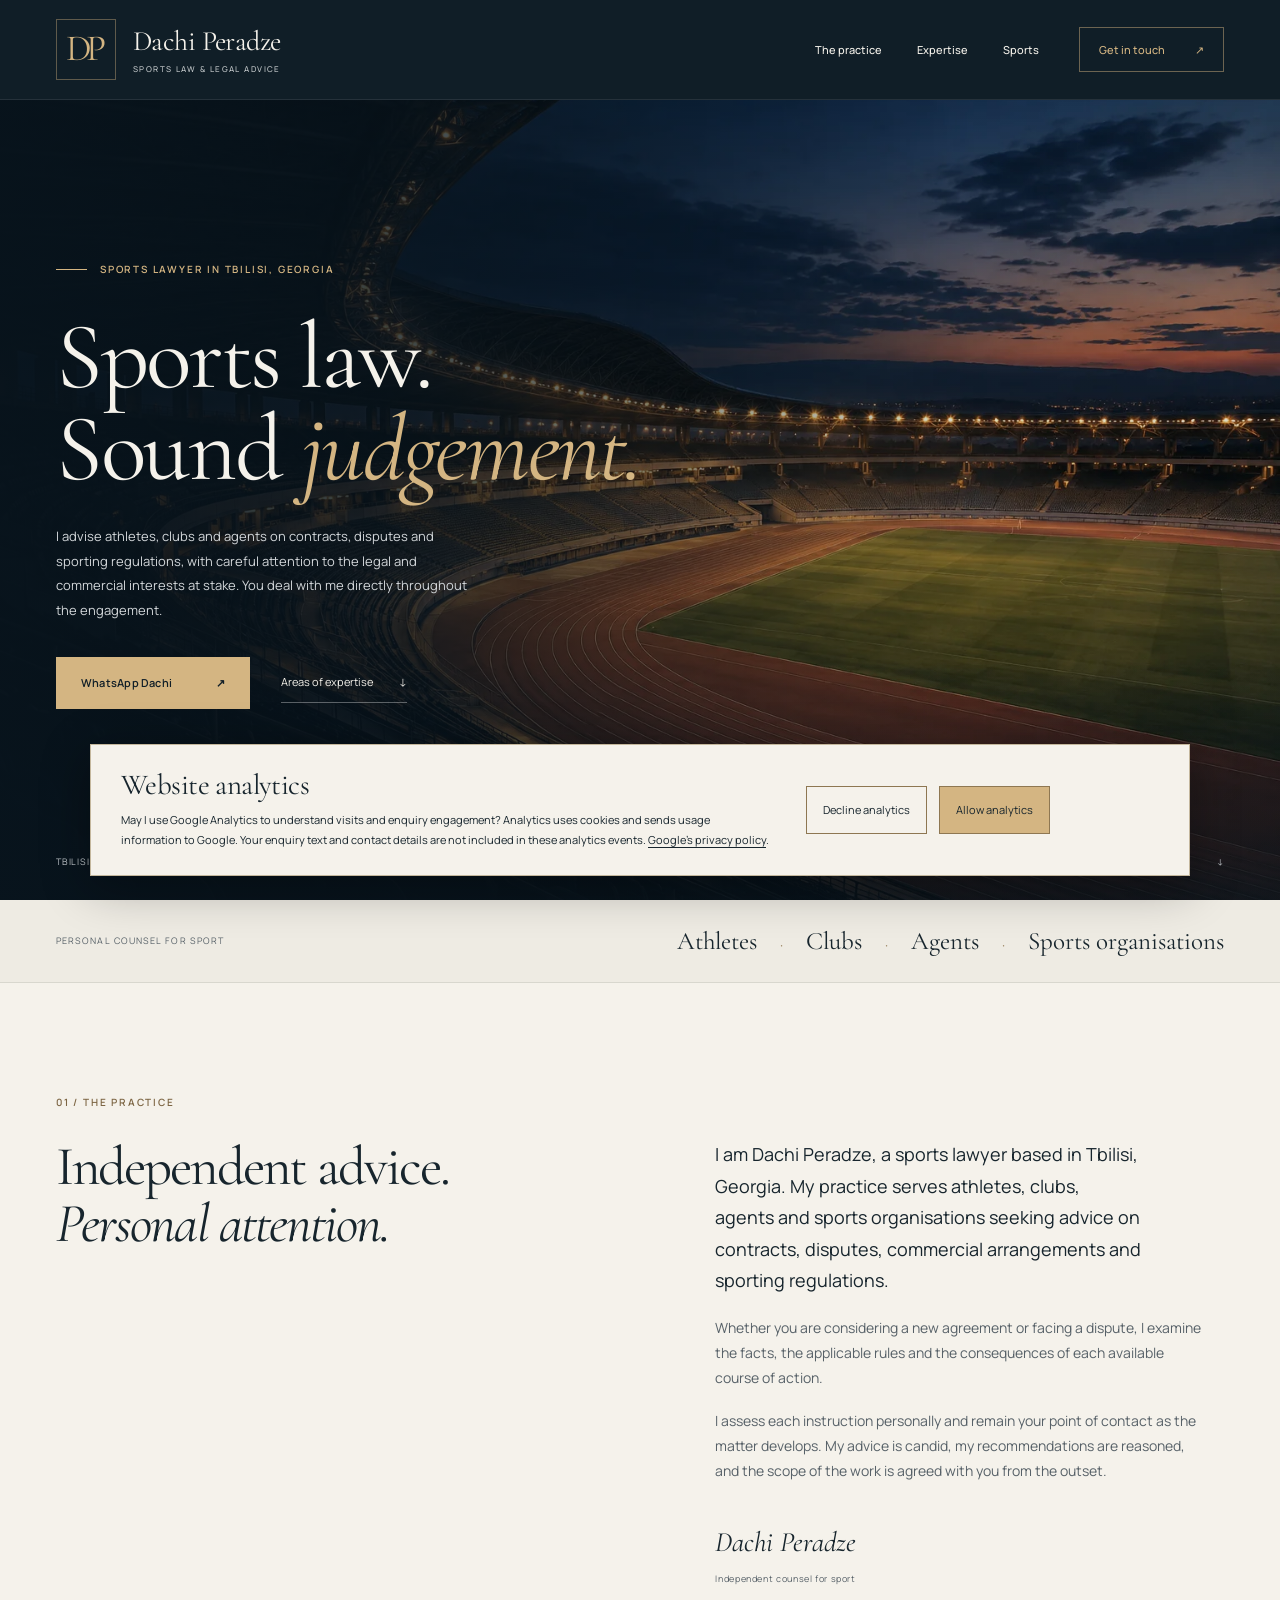
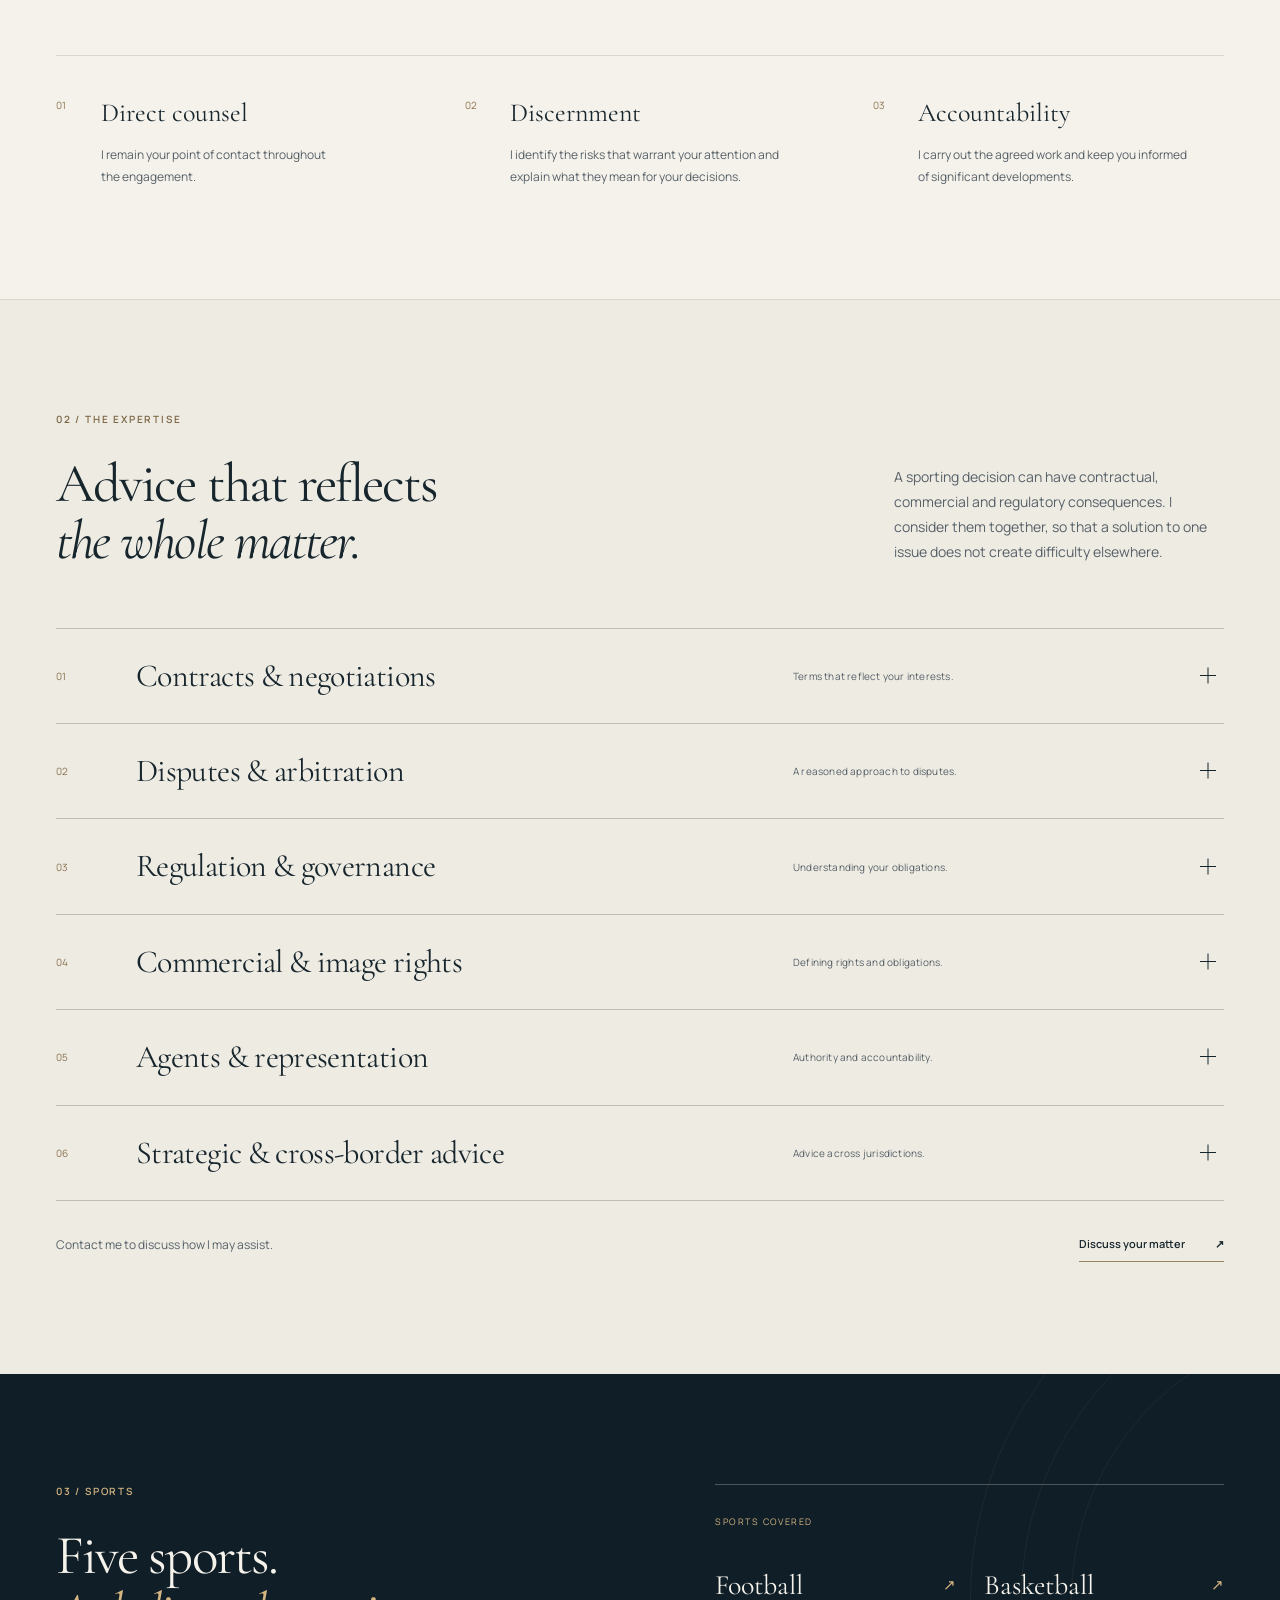
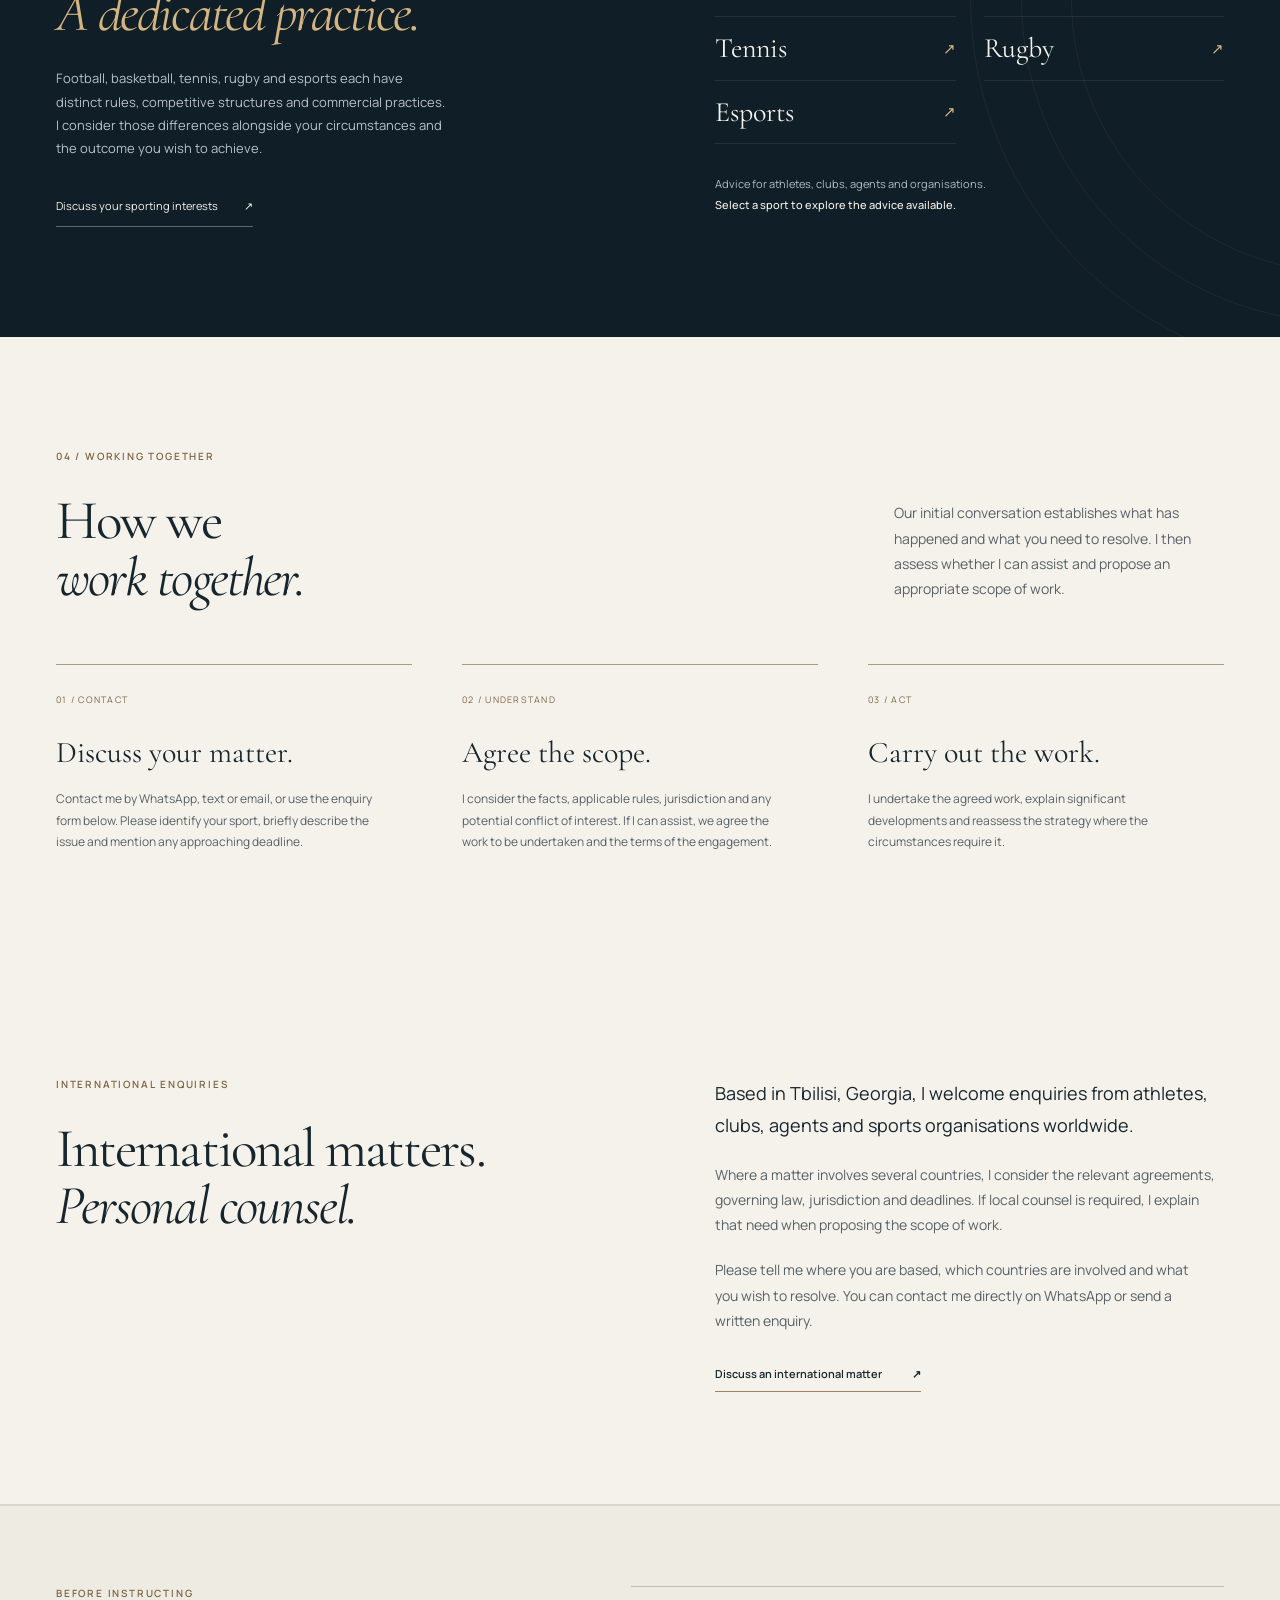
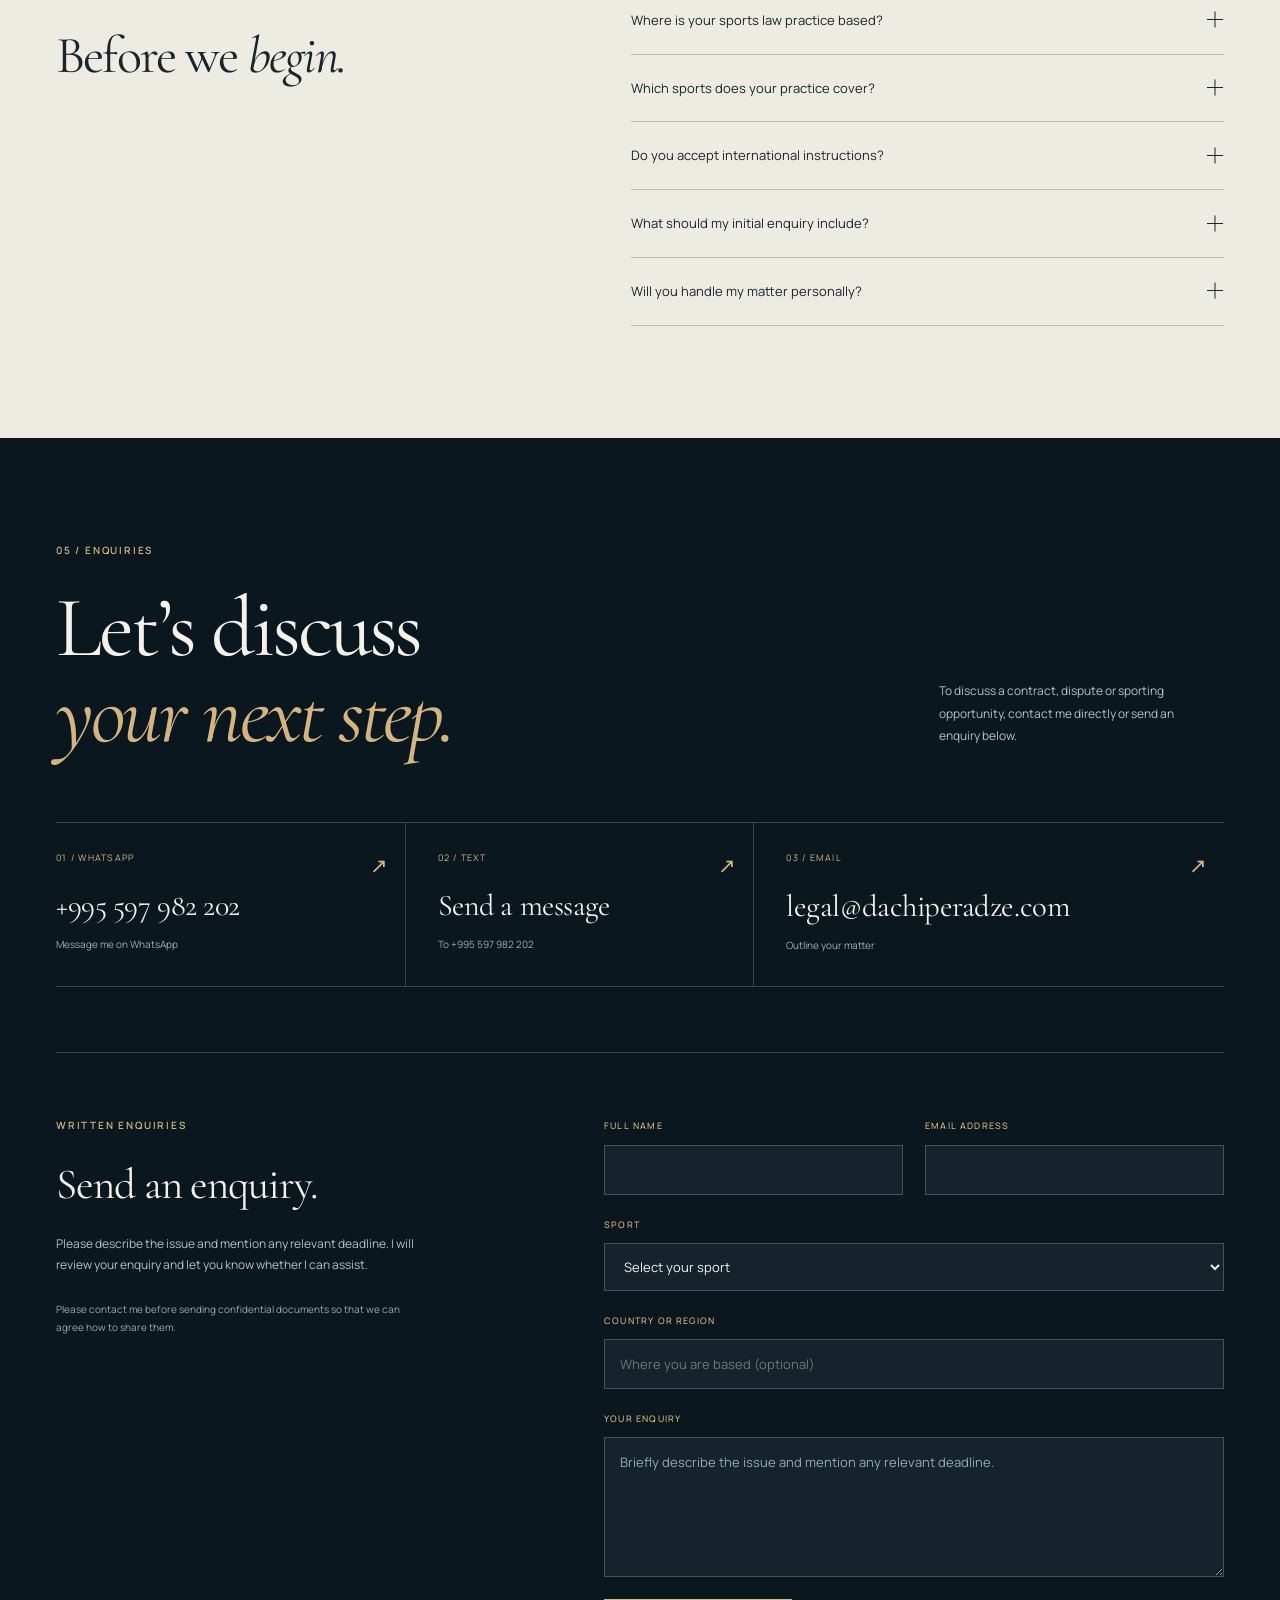
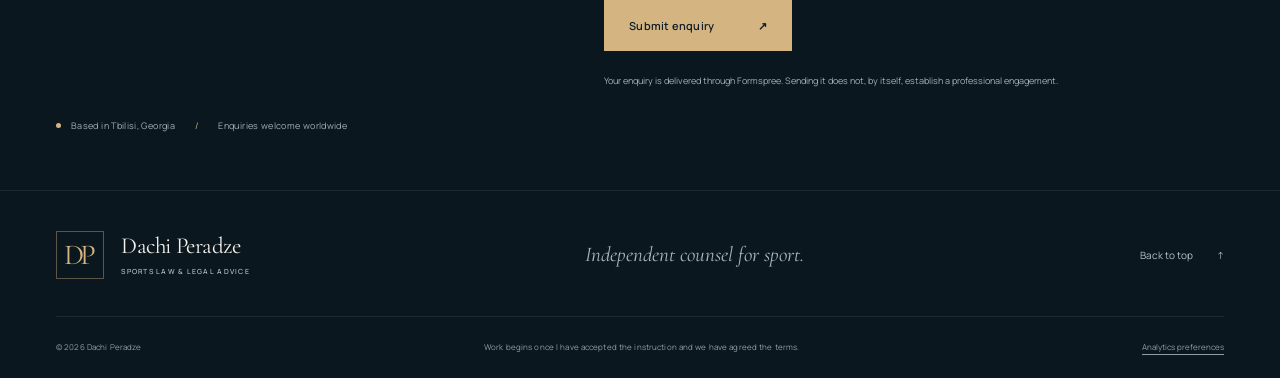
==== commit 47eb086e: "Welcome clients worldwide across all sport pages" ====
--- a/index.html
+++ b/index.html
@@ -99,8 +99,8 @@
 
     <section class="section international-section" aria-labelledby="international-title">
       <div class="container international-grid">
-        <div><p class="eyebrow dark-eyebrow">International enquiries</p><h2 id="international-title">Europe. Asia.<br><em>North Africa.</em></h2></div>
-        <div class="international-copy"><p class="lead">From my base in Tbilisi, Georgia, I advise on domestic and international sporting matters and welcome enquiries from athletes, clubs, agents and sports organisations across these regions.</p><p>Where a matter involves several countries, I consider the relevant agreements, governing law, jurisdiction and deadlines. If local counsel is required, I explain that need when proposing the scope of work.</p><p>Please tell me where you are based, which countries are involved and what you wish to resolve. You can contact me directly on WhatsApp or send a written enquiry.</p><a class="inline-link" href="#enquiry">Discuss an international matter <span aria-hidden="true">↗</span></a></div>
+        <div><p class="eyebrow dark-eyebrow">International enquiries</p><h2 id="international-title">International matters.<br><em>Personal counsel.</em></h2></div>
+        <div class="international-copy"><p class="lead">Based in Tbilisi, Georgia, I welcome enquiries from athletes, clubs, agents and sports organisations worldwide.</p><p>Where a matter involves several countries, I consider the relevant agreements, governing law, jurisdiction and deadlines. If local counsel is required, I explain that need when proposing the scope of work.</p><p>Please tell me where you are based, which countries are involved and what you wish to resolve. You can contact me directly on WhatsApp or send a written enquiry.</p><a class="inline-link" href="#enquiry">Discuss an international matter <span aria-hidden="true">↗</span></a></div>
       </div>
     </section>
     <section class="section faq-section" aria-labelledby="faq-title"><div class="container faq-grid"><div><p class="eyebrow dark-eyebrow">Before instructing</p><h2 id="faq-title">Before we <em>begin.</em></h2></div><div class="faq-list"><details><summary>Where is your sports law practice based?<span class="expand-icon" aria-hidden="true"></span></summary><p>I am based in Tbilisi, Georgia, and welcome enquiries about both Georgian and international sporting matters. Athletes, clubs, agents and sports organisations can contact me directly by WhatsApp, text or email.</p></details><details><summary>Which sports does your practice cover?<span class="expand-icon" aria-hidden="true"></span></summary><p>My practice covers football, basketball, tennis, rugby and esports. I assess each instruction against the relevant sporting rules, jurisdiction and circumstances.</p></details><details><summary>Do you accept international instructions?<span class="expand-icon" aria-hidden="true"></span></summary><p>Yes. Before accepting an international instruction, I consider the governing law, jurisdiction and appropriate forum, together with any need for local counsel or another specialist.</p></details><details><summary>What should my initial enquiry include?<span class="expand-icon" aria-hidden="true"></span></summary><p>Please include your name, sport, a concise description of the issue and any relevant deadline. We can agree how to share documents after the initial discussion.</p></details><details><summary>Will you handle my matter personally?<span class="expand-icon" aria-hidden="true"></span></summary><p>Yes. I assess your matter personally and remain your point of contact throughout the engagement. If assistance from local counsel or another specialist is needed, I discuss this with you.</p></details></div></div></section>
@@ -127,7 +127,7 @@
     <p class="enquiry-note" id="enquiry-note">Your enquiry is delivered through Formspree. Sending it does not, by itself, establish a professional engagement.</p>
   </form>
 </div>
-<div class="contact-location"><span class="location-dot" aria-hidden="true"></span> Based in Tbilisi, Georgia <span class="location-divider">/</span> Enquiries welcome from Europe, Asia &amp; North Africa</div></div></section>
+<div class="contact-location"><span class="location-dot" aria-hidden="true"></span> Based in Tbilisi, Georgia <span class="location-divider">/</span> Enquiries welcome worldwide</div></div></section>
   </main>
   <footer class="site-footer"><div class="container footer-top"><a class="brand" href="#home" aria-label="Dachi Peradze home"><span class="monogram" aria-hidden="true">DP</span><span class="wordmark">Dachi Peradze<span>Sports law &amp; legal advice</span></span></a><p>Independent counsel for sport.</p><a class="back-top" href="#home">Back to top <span aria-hidden="true">↑</span></a></div><div class="container footer-bottom"><p>© <span id="year">2026</span> Dachi Peradze</p><p>Work begins once I have accepted the instruction and we have agreed the terms.</p><button type="button" class="analytics-preferences" hidden>Analytics preferences</button></div></footer>
   <script src="legal-services.js?v=20261011" defer></script>
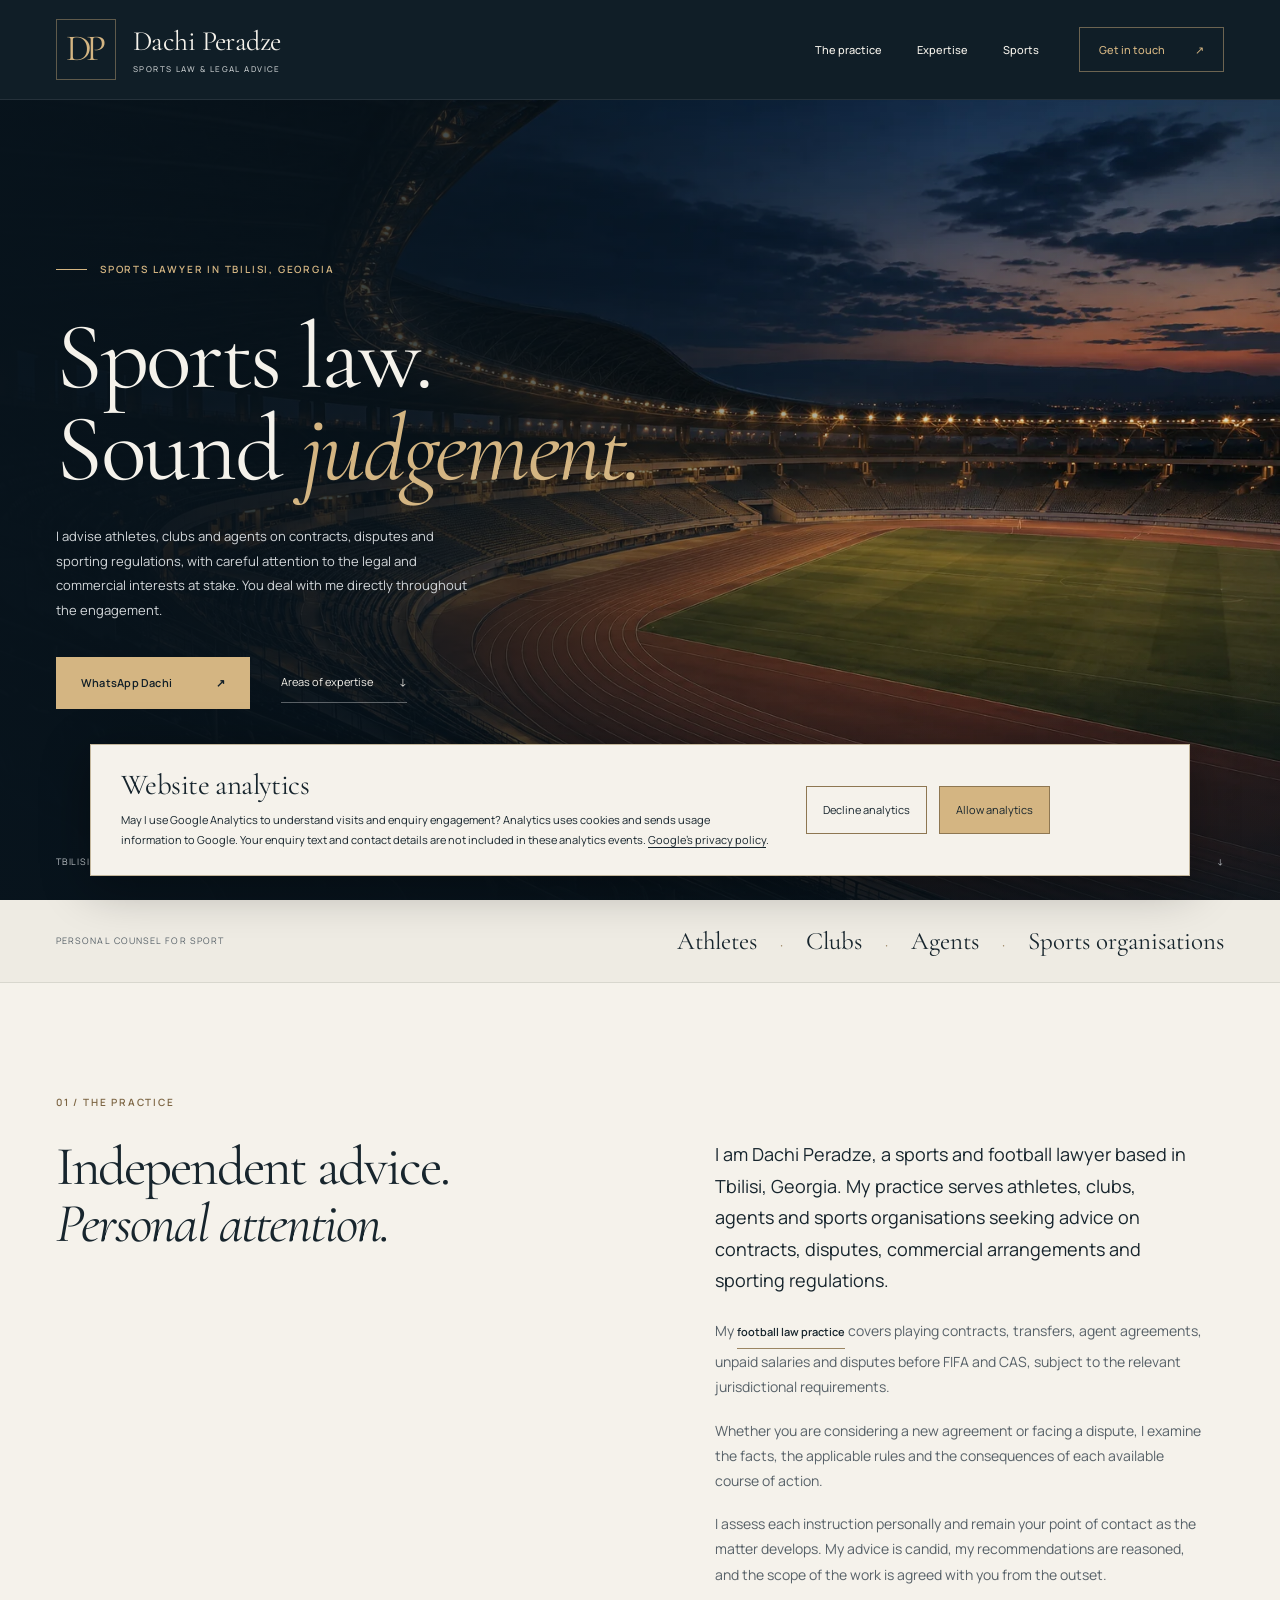
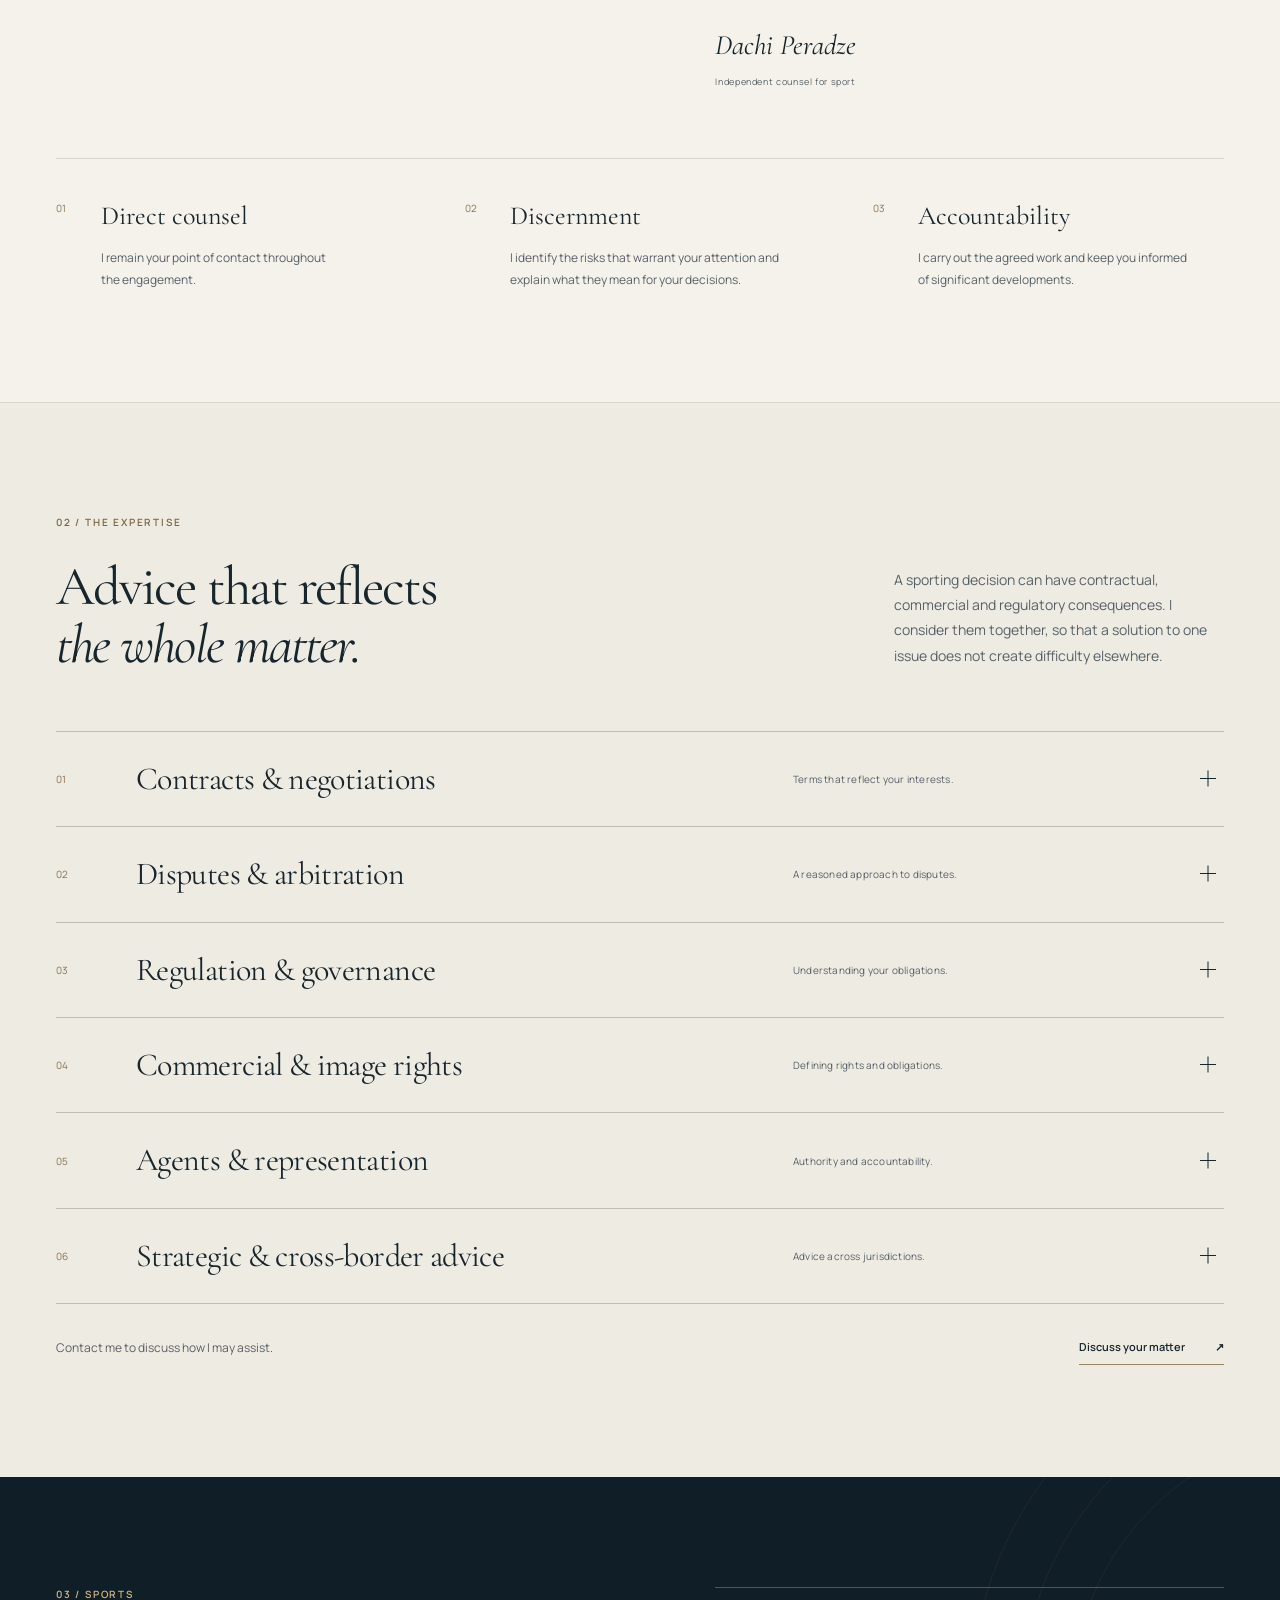
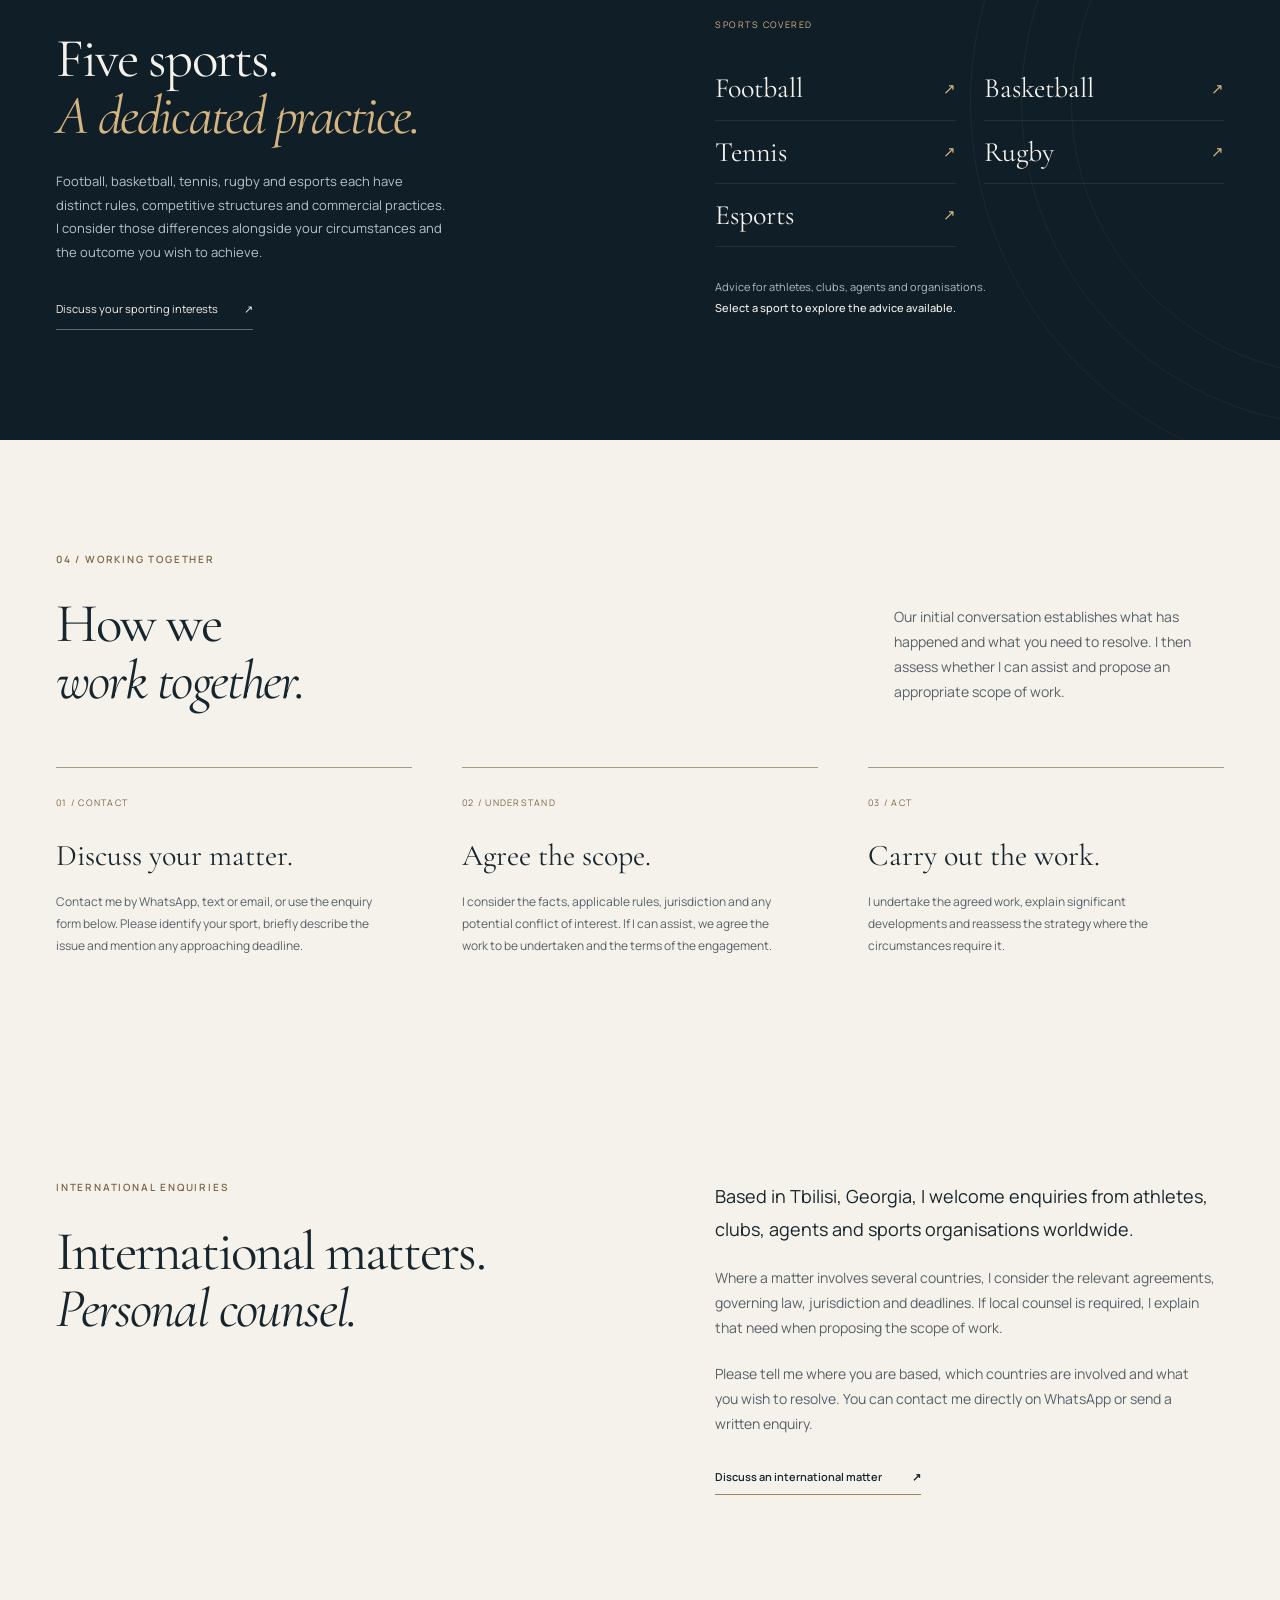
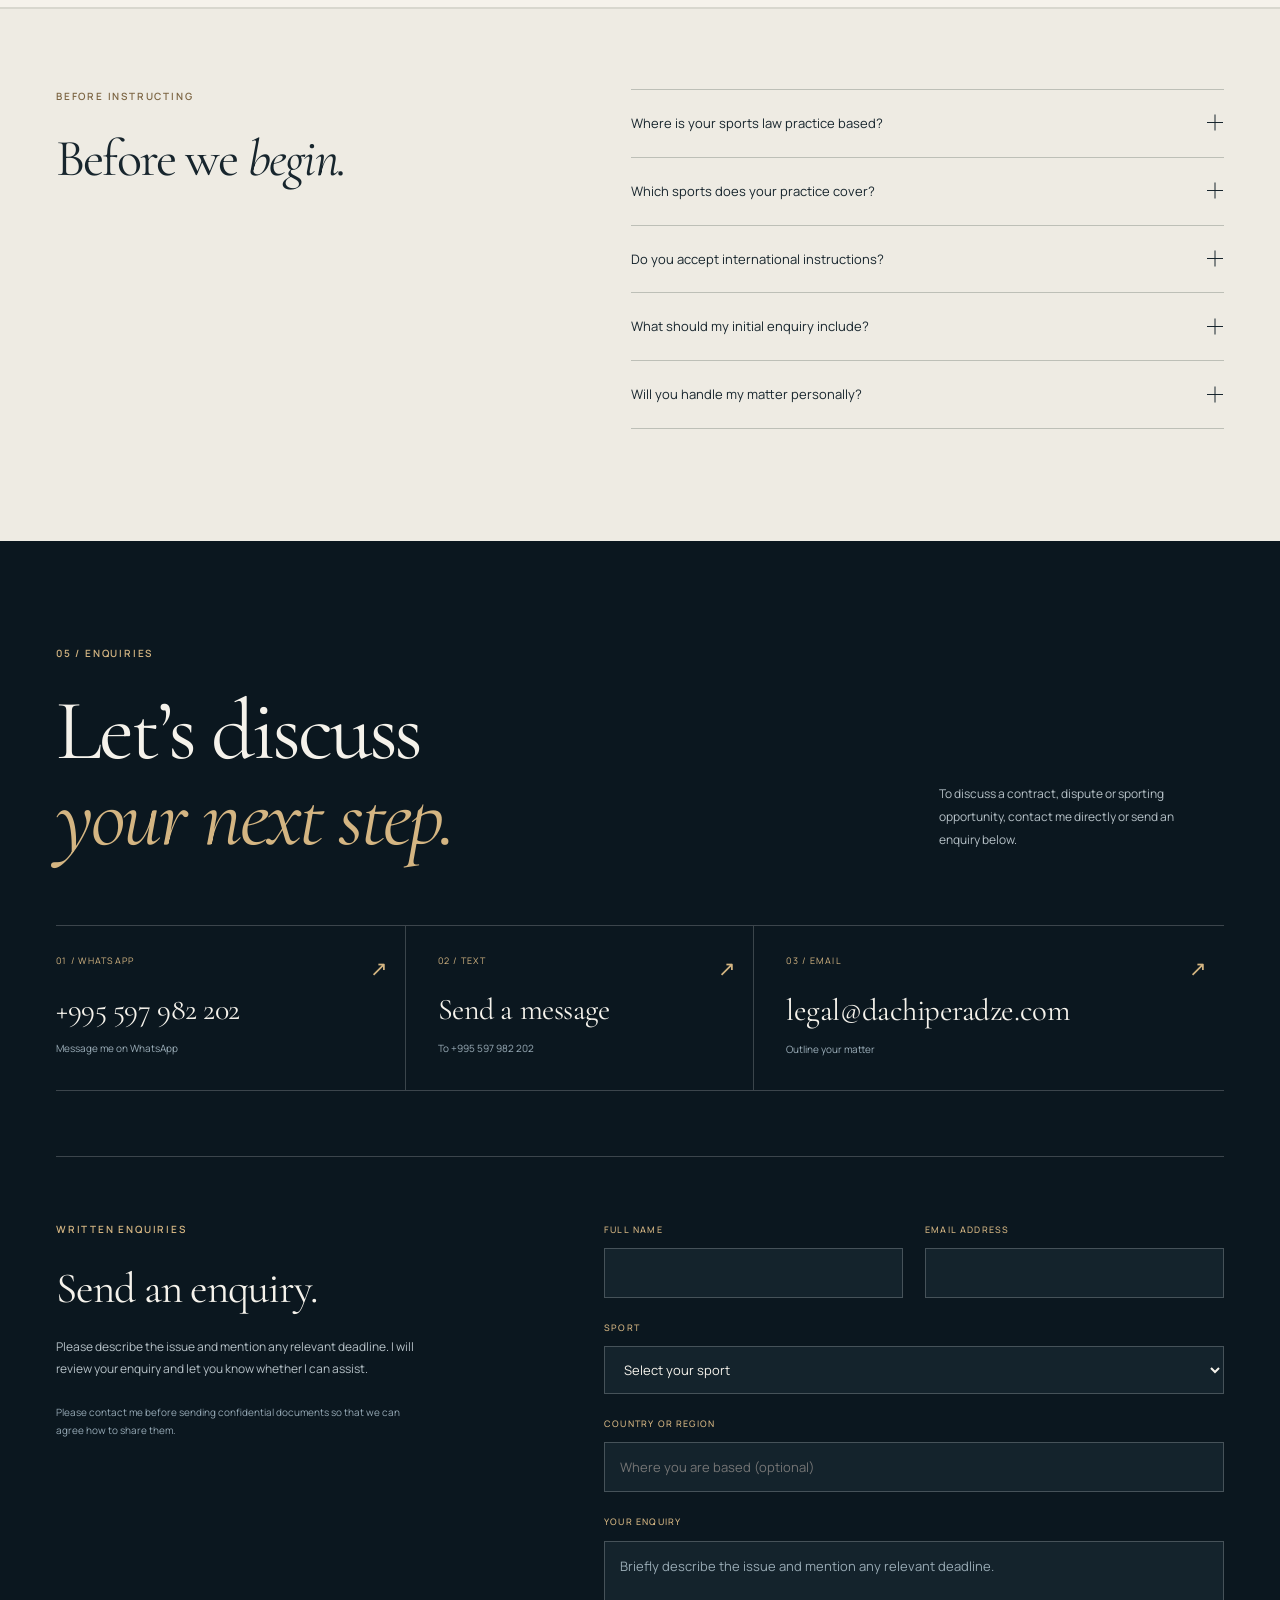
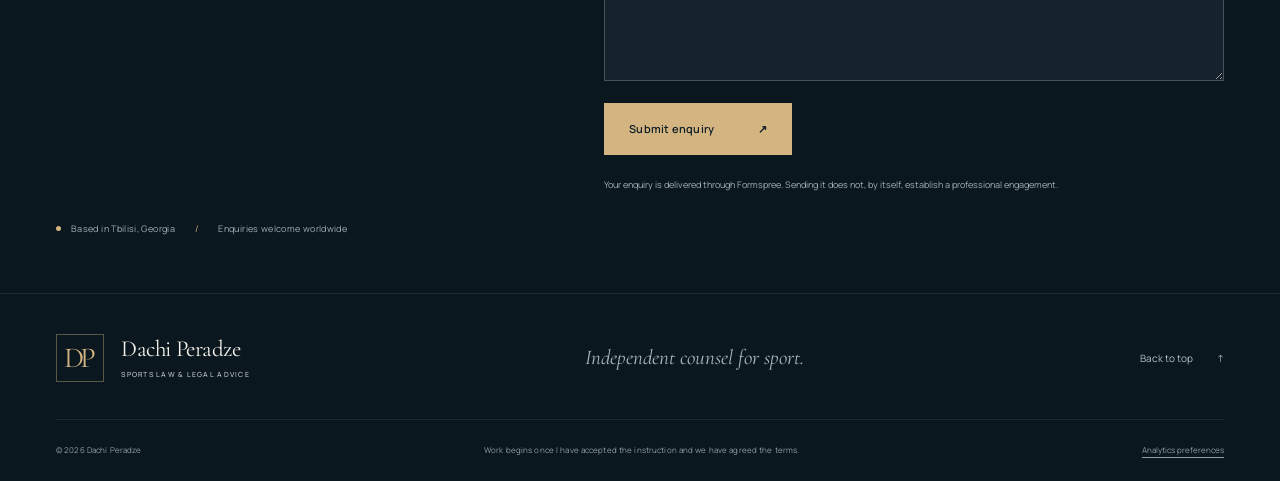
==== commit 7727484d: "Improve sports and football lawyer search relevance" ====
--- a/index.html
+++ b/index.html
@@ -6,17 +6,17 @@
   <meta name="ga-measurement-id" content="G-ZNSEDP4N0R">
   <meta name="viewport" content="width=device-width, initial-scale=1">
   <meta name="theme-color" content="#101e27">
-  <title>Dachi Peradze | Sports Lawyer in Tbilisi, Georgia</title>
-  <meta name="description" content="Dachi Peradze, sports lawyer based in Tbilisi, Georgia. Advice for athletes, clubs and agents on contracts, disputes and sporting regulations. International enquiries welcome.">
+  <title>Dachi Peradze | Sports &amp; Football Lawyer, Georgia</title>
+  <meta name="description" content="Sports and football lawyer in Tbilisi, Georgia. Dachi Peradze advises on contracts, unpaid salaries, FIFA disputes and CAS matters. International enquiries welcome.">
   <link rel="canonical" href="https://dachiperadze.com/">
   <meta property="og:type" content="website">
-  <meta property="og:title" content="Dachi Peradze | Sports Lawyer in Tbilisi, Georgia">
+  <meta property="og:title" content="Dachi Peradze | Sports &amp; Football Lawyer, Georgia">
   <meta property="og:description" content="Sports lawyer in Tbilisi, Georgia. Personal counsel for athletes, clubs and agents on contracts, disputes and commercial matters.">
   <meta property="og:url" content="https://dachiperadze.com/">
   <meta property="og:image" content="https://dachiperadze.com/assets/stadium.jpg">
   <meta property="og:image:alt" content="An illuminated athletics stadium at blue hour">
   <meta property="og:site_name" content="Dachi Peradze">
-  <meta name="twitter:title" content="Dachi Peradze | Sports Lawyer in Tbilisi, Georgia">
+  <meta name="twitter:title" content="Dachi Peradze | Sports &amp; Football Lawyer, Georgia">
   <meta name="twitter:description" content="Sports lawyer in Tbilisi, Georgia. Personal legal counsel for athletes, clubs and agents. International enquiries welcome.">
   <meta name="twitter:image" content="https://dachiperadze.com/assets/stadium.jpg">
   <meta name="twitter:image:alt" content="An illuminated athletics stadium at blue hour">
@@ -28,7 +28,7 @@
   <link href="https://fonts.googleapis.com/css2?family=Cormorant+Garamond:ital,wght@0,400;0,500;0,600;1,400;1,500&family=Manrope:wght@400;500;600;700&display=swap" rel="stylesheet">
   <link rel="stylesheet" href="legal-services.css?v=20261011-analytics">
   <script type="application/ld+json">
-{"@context": "https://schema.org", "@graph": [{"@type": "Person", "@id": "https://dachiperadze.com/#dachi", "name": "Dachi Peradze", "url": "https://dachiperadze.com/", "email": "legal@dachiperadze.com", "telephone": "+995597982202", "address": {"@type": "PostalAddress", "addressLocality": "Tbilisi", "addressCountry": "GE"}, "alternateName": "დაჩი ფერაძე", "jobTitle": "Sports lawyer"}, {"@type": "WebSite", "@id": "https://dachiperadze.com/#website", "name": "Dachi Peradze", "url": "https://dachiperadze.com/", "inLanguage": "en", "publisher": {"@id": "https://dachiperadze.com/#dachi"}}, {"@type": "WebPage", "@id": "https://dachiperadze.com/#webpage", "url": "https://dachiperadze.com/", "name": "Dachi Peradze | Sports Lawyer in Tbilisi, Georgia", "isPartOf": {"@id": "https://dachiperadze.com/#website"}, "about": {"@id": "https://dachiperadze.com/#dachi"}, "inLanguage": "en"}]}
+{"@context": "https://schema.org", "@graph": [{"@type": "Person", "@id": "https://dachiperadze.com/#dachi", "name": "Dachi Peradze", "url": "https://dachiperadze.com/", "email": "legal@dachiperadze.com", "telephone": "+995597982202", "address": {"@type": "PostalAddress", "addressLocality": "Tbilisi", "addressCountry": "GE"}, "alternateName": "დაჩი ფერაძე", "jobTitle": "Sports lawyer"}, {"@type": "WebSite", "@id": "https://dachiperadze.com/#website", "name": "Dachi Peradze", "url": "https://dachiperadze.com/", "inLanguage": "en", "publisher": {"@id": "https://dachiperadze.com/#dachi"}}, {"@type": "WebPage", "@id": "https://dachiperadze.com/#webpage", "url": "https://dachiperadze.com/", "name": "Dachi Peradze | Sports & Football Lawyer, Georgia", "isPartOf": {"@id": "https://dachiperadze.com/#website"}, "about": {"@id": "https://dachiperadze.com/#dachi"}, "inLanguage": "en"}]}
 </script>
 </head>
 <body>
@@ -67,7 +67,7 @@
     <section class="section practice-section" id="practice" aria-labelledby="practice-title">
       <div class="container practice-grid">
         <div><p class="eyebrow dark-eyebrow">01 / The practice</p><h2 id="practice-title">Independent advice.<br><em>Personal attention.</em></h2></div>
-        <div class="practice-copy"><p class="lead">I am Dachi Peradze, a sports lawyer based in Tbilisi, Georgia. My practice serves athletes, clubs, agents and sports organisations seeking advice on contracts, disputes, commercial arrangements and sporting regulations.</p><p>Whether you are considering a new agreement or facing a dispute, I examine the facts, the applicable rules and the consequences of each available course of action.</p><p>I assess each instruction personally and remain your point of contact as the matter develops. My advice is candid, my recommendations are reasoned, and the scope of the work is agreed with you from the outset.</p><div class="signature">Dachi Peradze<span>Independent counsel for sport</span></div></div>
+        <div class="practice-copy"><p class="lead">I am Dachi Peradze, a sports and football lawyer based in Tbilisi, Georgia. My practice serves athletes, clubs, agents and sports organisations seeking advice on contracts, disputes, commercial arrangements and sporting regulations.</p><p>My <a class="inline-link" href="football-law.html">football law practice</a> covers playing contracts, transfers, agent agreements, unpaid salaries and disputes before FIFA and CAS, subject to the relevant jurisdictional requirements.</p><p>Whether you are considering a new agreement or facing a dispute, I examine the facts, the applicable rules and the consequences of each available course of action.</p><p>I assess each instruction personally and remain your point of contact as the matter develops. My advice is candid, my recommendations are reasoned, and the scope of the work is agreed with you from the outset.</p><div class="signature">Dachi Peradze<span>Independent counsel for sport</span></div></div>
       </div>
       <div class="container principles"><div><span>01</span><h3>Direct counsel</h3><p>I remain your point of contact throughout the engagement.</p></div><div><span>02</span><h3>Discernment</h3><p>I identify the risks that warrant your attention and explain what they mean for your decisions.</p></div><div><span>03</span><h3>Accountability</h3><p>I carry out the agreed work and keep you informed of significant developments.</p></div></div>
     </section>
